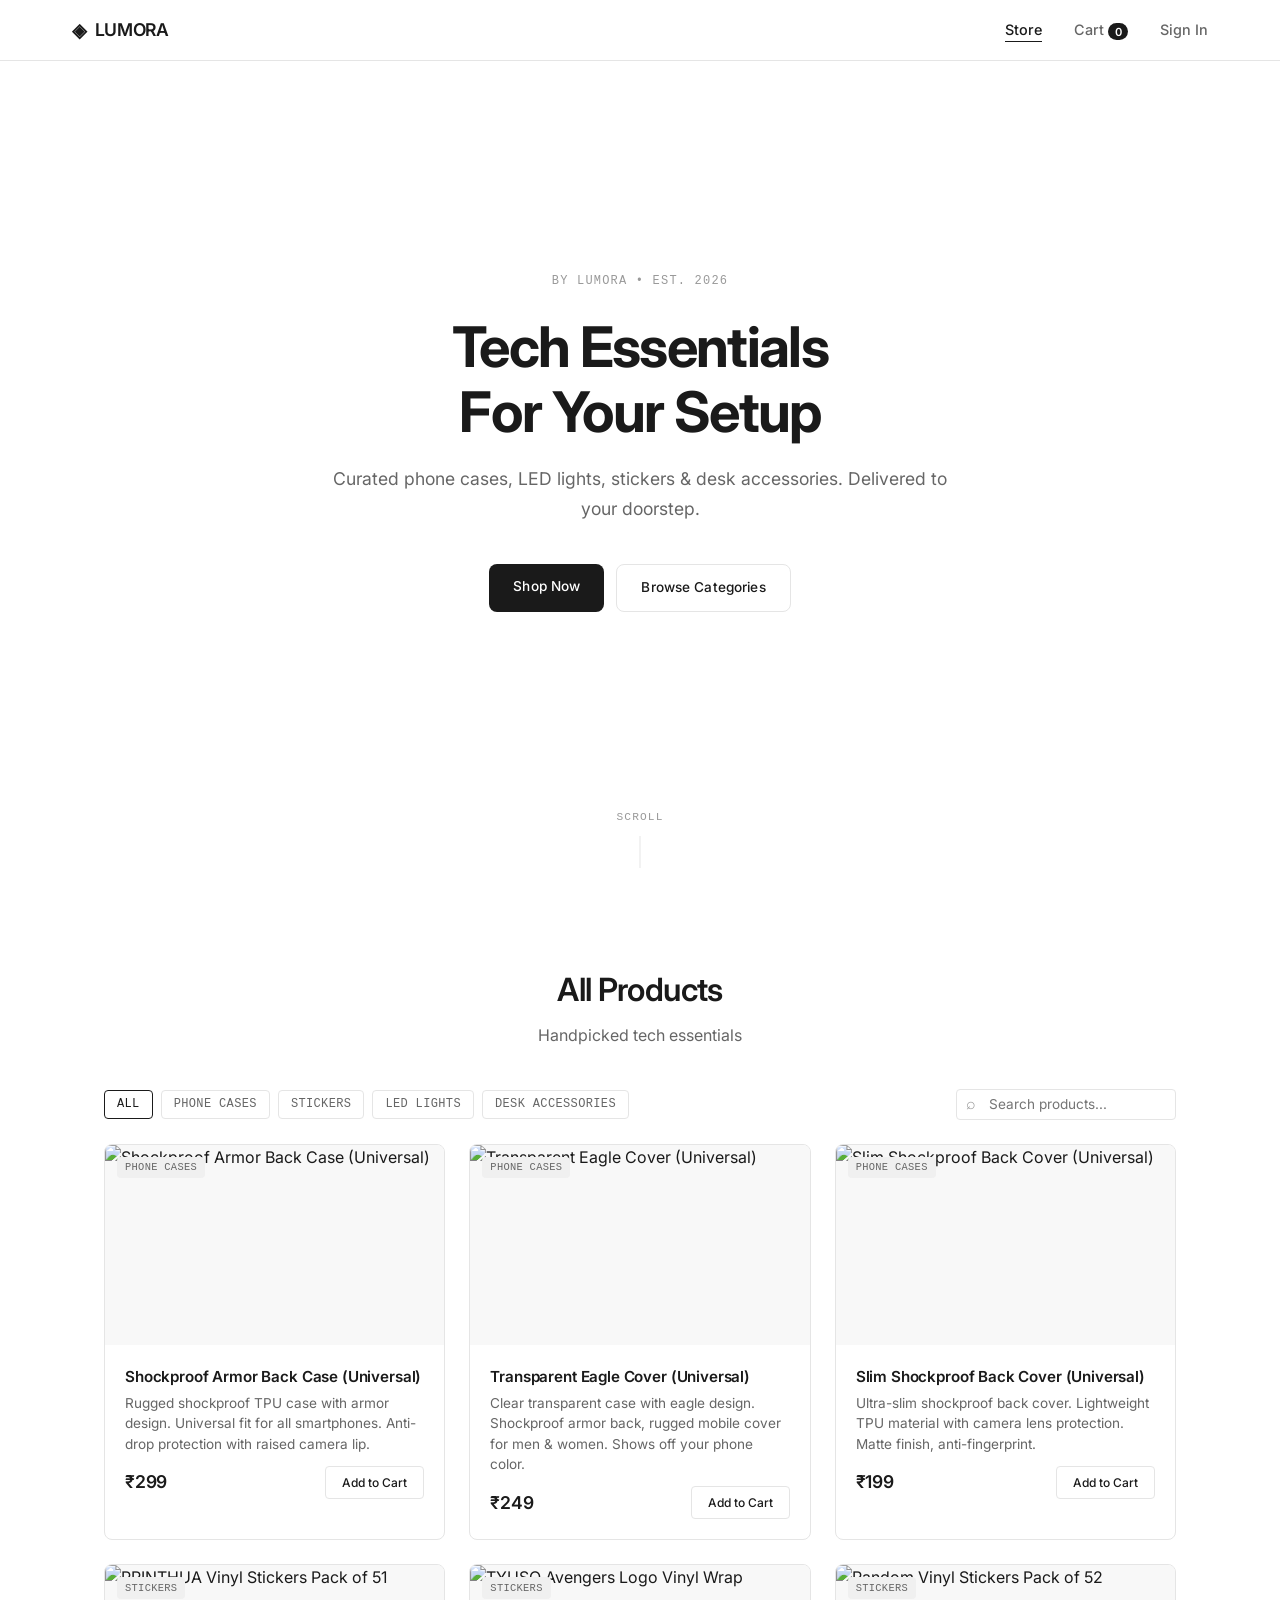
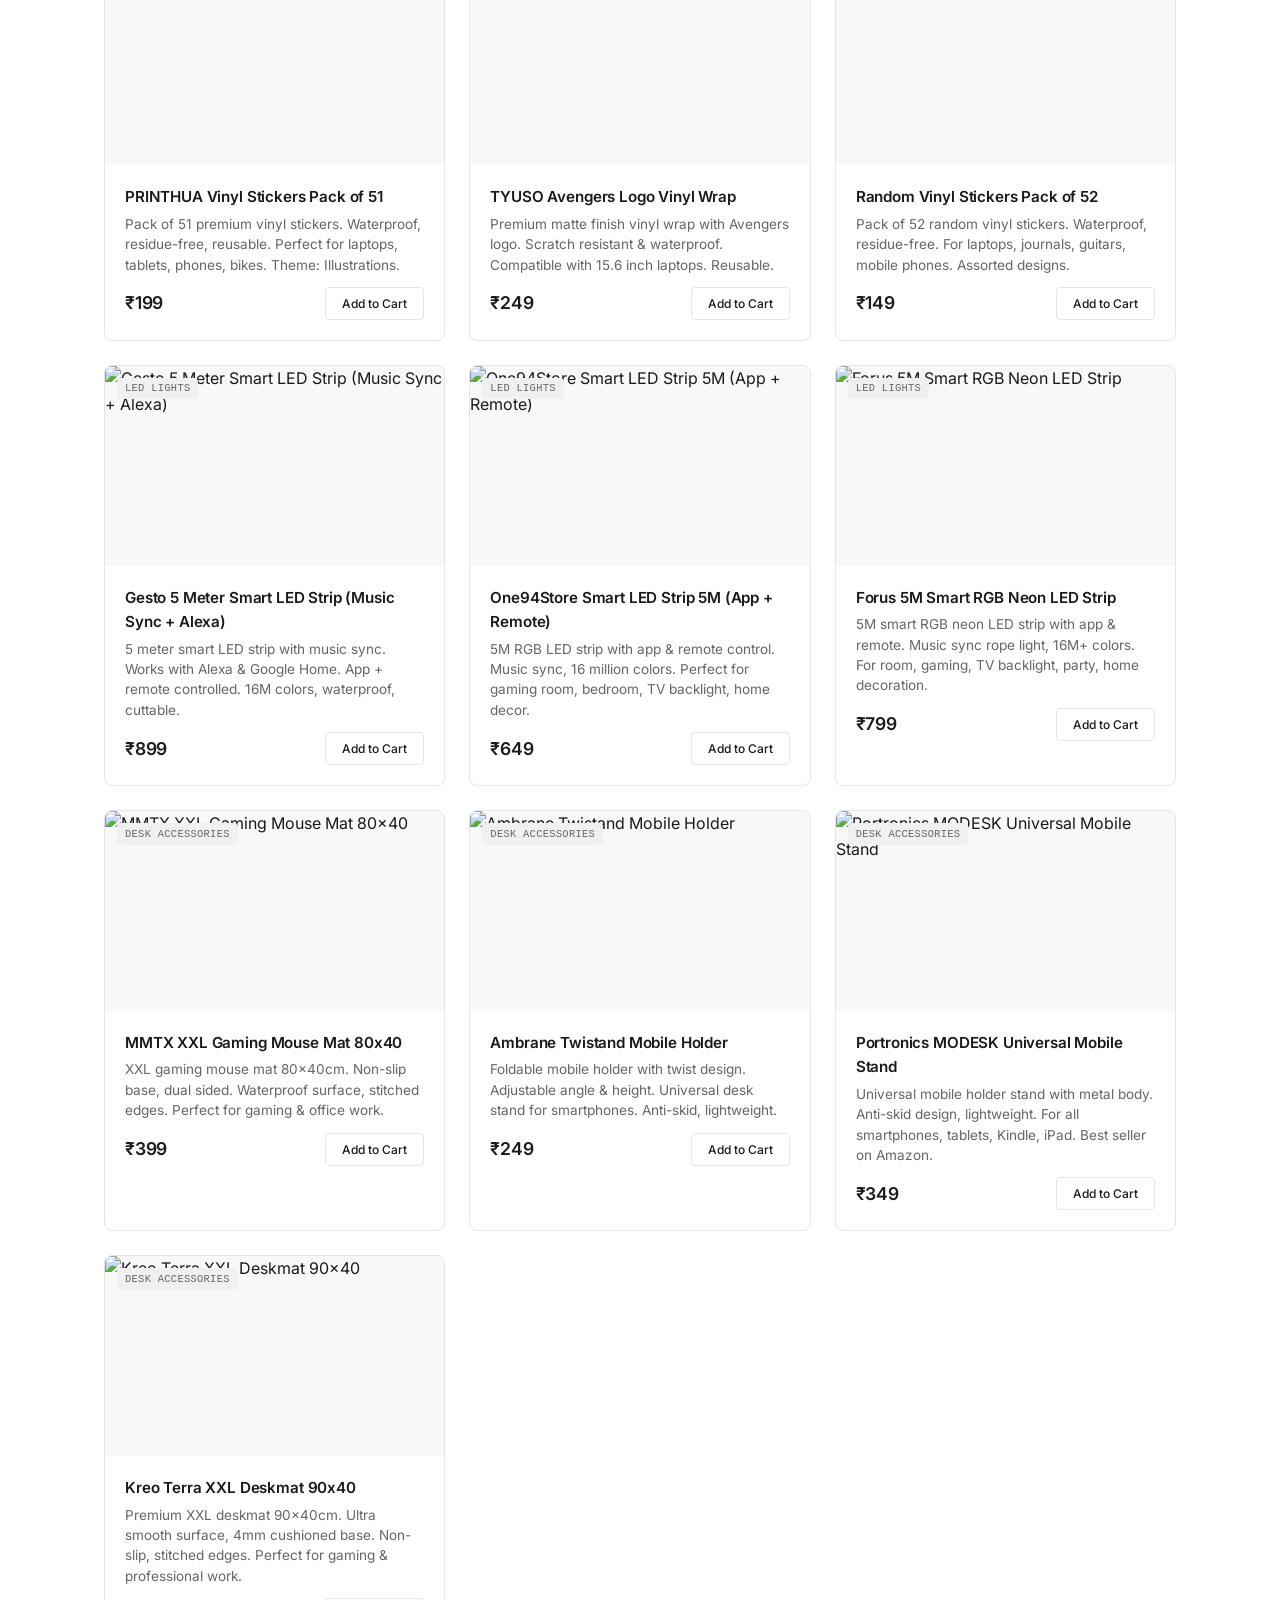
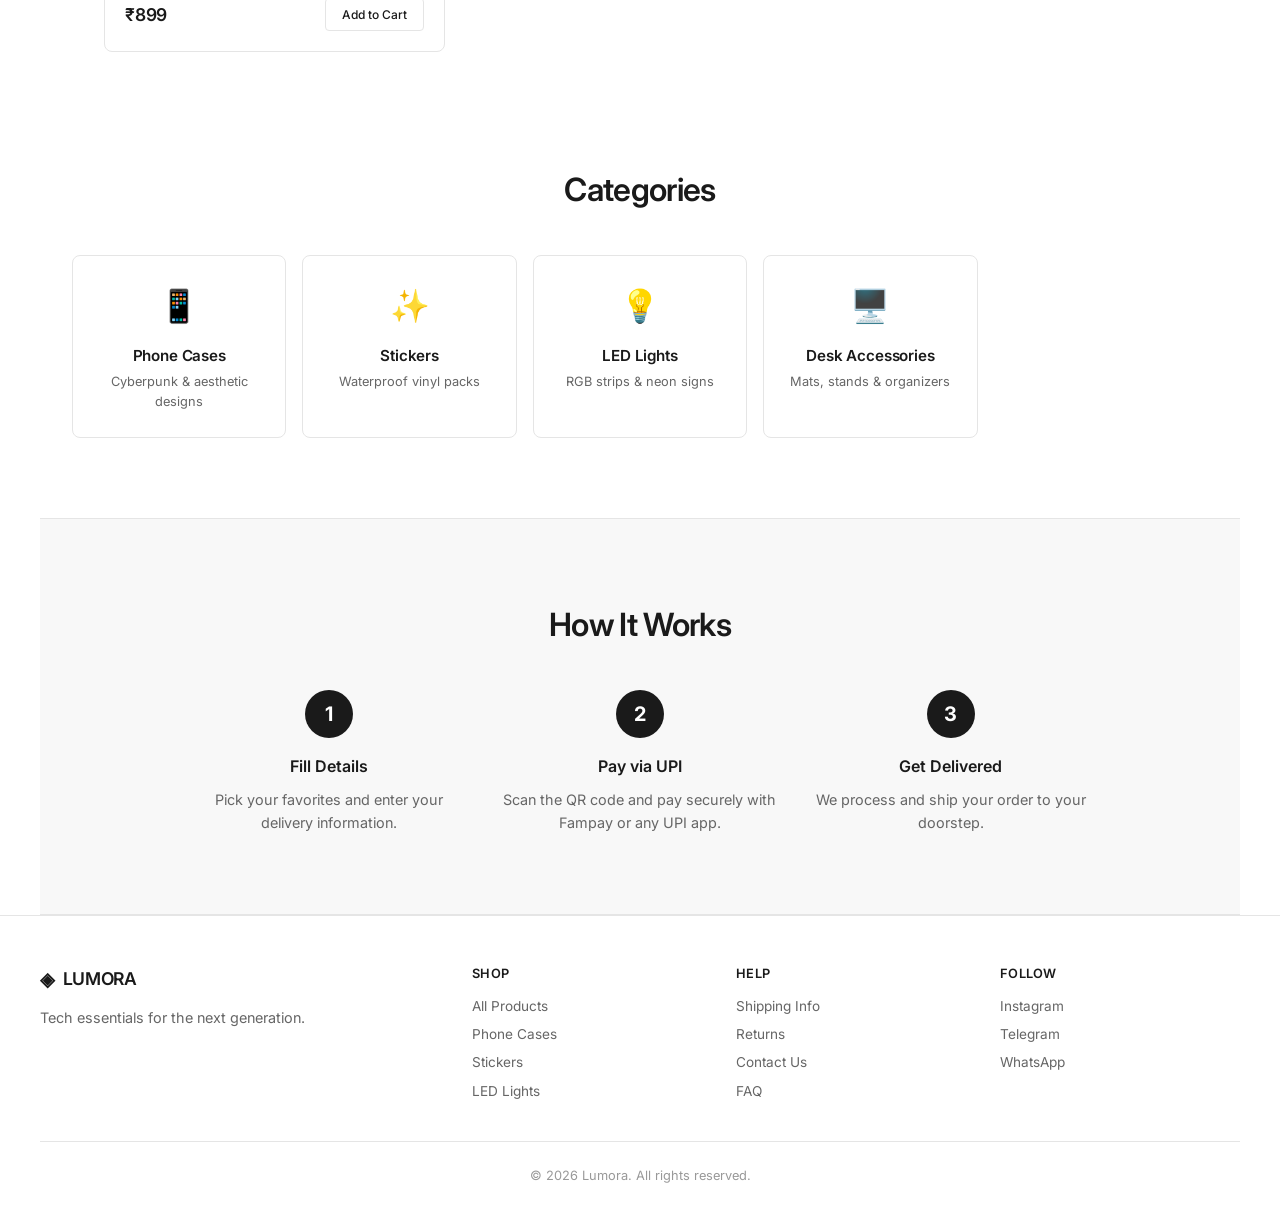
==== index.html @ c72f5565 "Lumora Store v1.0 - Full storefront with backend integration" ====
<!DOCTYPE html>
<html lang="en">
<head>
    <meta charset="UTF-8">
    <meta name="viewport" content="width=device-width, initial-scale=1.0">
    <title>Lumora Store — Tech Essentials</title>
    <link rel="stylesheet" href="css/style.css">
    <link href="https://fonts.googleapis.com/css2?family=Inter:wght@300;400;500;600;700&display=swap" rel="stylesheet">
    <link rel="icon" href="data:image/svg+xml,<svg xmlns='http://www.w3.org/2000/svg' viewBox='0 0 100 100'><text y='.9em' font-size='90'>◈</text></svg>">
</head>
<body>
    <nav class="navbar">
        <div class="nav-container">
            <a href="index.html" class="logo"><span class="logo-icon">◈</span><span class="logo-text">LUMORA</span></a>
            <ul class="nav-links">
                <li><a href="index.html" class="nav-link active">Store</a></li>
                <li><a href="cart.html" class="nav-link">Cart <span class="cart-count" id="cartCount">0</span></a></li>
                <li><a href="#" class="nav-link" id="signInLink">Sign In</a></li>
            </ul>
            <button class="menu-toggle" id="menuToggle">☰</button>
        </div>
    </nav>
    <section class="hero">
        <div class="hero-content">
            <div class="hero-badge">By Lumora • Est. 2026</div>
            <h1 class="hero-title">Tech Essentials<br>For Your Setup</h1>
            <p class="hero-subtitle">Curated phone cases, LED lights, stickers & desk accessories. Delivered to your doorstep.</p>
            <div class="hero-cta">
                <a href="#products" class="btn btn-primary">Shop Now</a>
                <a href="#categories" class="btn btn-secondary">Browse Categories</a>
            </div>
        </div>
        <div class="scroll-indicator"><span>Scroll</span><div class="scroll-line"></div></div>
    </section>
    <section class="products-section" id="products">
        <div class="section-header">
            <h2 class="section-title">All Products</h2>
            <p class="section-subtitle">Handpicked tech essentials</p>
        </div>
        <div class="filter-bar">
            <button class="filter-btn active" data-filter="all">All</button>
            <button class="filter-btn" data-filter="Phone Cases">Phone Cases</button>
            <button class="filter-btn" data-filter="Stickers">Stickers</button>
            <button class="filter-btn" data-filter="LED Lights">LED Lights</button>
            <button class="filter-btn" data-filter="Desk Accessories">Desk Accessories</button>
            <div class="search-box"><input type="text" placeholder="Search products..."></div>
        </div>
        <div class="product-grid" id="productGrid"></div>
    </section>
    <section class="categories-section" id="categories">
        <div class="section-header"><h2 class="section-title">Categories</h2></div>
        <div class="category-grid">
            <a href="#products" class="category-card"><div class="category-icon">📱</div><h3>Phone Cases</h3><p>Cyberpunk & aesthetic designs</p></a>
            <a href="#products" class="category-card"><div class="category-icon">✨</div><h3>Stickers</h3><p>Waterproof vinyl packs</p></a>
            <a href="#products" class="category-card"><div class="category-icon">💡</div><h3>LED Lights</h3><p>RGB strips & neon signs</p></a>
            <a href="#products" class="category-card"><div class="category-icon">🖥️</div><h3>Desk Accessories</h3><p>Mats, stands & organizers</p></a>
        </div>
    </section>
    <section class="how-it-works">
        <div class="section-header"><h2 class="section-title">How It Works</h2></div>
        <div class="steps-grid">
            <div class="step"><div class="step-number">1</div><h3>Fill Details</h3><p>Pick your favorites and enter your delivery information.</p></div>
            <div class="step"><div class="step-number">2</div><h3>Pay via UPI</h3><p>Scan the QR code and pay securely with Fampay or any UPI app.</p></div>
            <div class="step"><div class="step-number">3</div><h3>Get Delivered</h3><p>We process and ship your order to your doorstep.</p></div>
        </div>
    </section>
    <footer class="footer">
        <div class="footer-content">
            <div class="footer-brand">
                <a href="index.html" class="logo"><span class="logo-icon">◈</span><span class="logo-text">LUMORA</span></a>
                <p>Tech essentials for the next generation.</p>
            </div>
            <div class="footer-links">
                <div class="footer-col"><h4>Shop</h4><a href="#products">All Products</a><a href="#products">Phone Cases</a><a href="#products">Stickers</a><a href="#products">LED Lights</a></div>
                <div class="footer-col"><h4>Help</h4><a href="#">Shipping Info</a><a href="#">Returns</a><a href="#">Contact Us</a><a href="#">FAQ</a></div>
                <div class="footer-col"><h4>Follow</h4><a href="https://instagram.com/lumora.main5" target="_blank">Instagram</a><a href="#">Telegram</a><a href="#">WhatsApp</a></div>
            </div>
        </div>
        <div class="footer-bottom"><p>&copy; 2026 Lumora. All rights reserved.</p></div>
    </footer>
    <div class="modal-overlay" id="productModal"><div class="modal" id="productModalContent"></div></div>
    <div class="modal-overlay" id="checkoutModal">
        <div class="modal modal-large">
            <button class="modal-close" onclick="closeModal()">×</button>
            <h2 class="modal-title">Checkout</h2>
            <div id="checkoutFormStep">
                <form id="orderForm" class="order-form">
                    <div class="form-group"><label for="name">Full Name *</label><input type="text" id="name" name="name" required placeholder="Enter your full name"></div>
                    <div class="form-row">
                        <div class="form-group"><label for="phone">Phone Number *</label><input type="tel" id="phone" name="phone" required placeholder="10-digit mobile number" pattern="[0-9]{10}" maxlength="10"></div>
                        <div class="form-group"><label for="email">Email (optional)</label><input type="email" id="email" name="email" placeholder="your@email.com"></div>
                    </div>
                    <div class="form-group"><label for="address">Address *</label><textarea id="address" name="address" required placeholder="House/Flat no., Street, Area" rows="2"></textarea></div>
                    <div class="form-row">
                        <div class="form-group"><label for="city">City *</label><input type="text" id="city" name="city" required placeholder="City"></div>
                        <div class="form-group"><label for="state">State *</label><input type="text" id="state" name="state" required placeholder="State"></div>
                    </div>
                    <div class="form-row">
                        <div class="form-group"><label for="pincode">PIN Code *</label><input type="text" id="pincode" name="pincode" required placeholder="6-digit PIN" pattern="[0-9]{6}" maxlength="6"></div>
                        <div class="form-group"><label for="landmark">Landmark (optional)</label><input type="text" id="landmark" name="landmark" placeholder="Near..."></div>
                    </div>
                    <button type="submit" class="btn btn-primary submit-btn">Proceed to Payment</button>
                </form>
            </div>
            <div id="checkoutPaymentStep" style="display:none"><div id="paymentSection"></div></div>
        </div>
    </div>
    <div id="orderConfirmation" style="display:none"></div>

    <div class="modal-overlay" id="signInModal">
        <div class="modal">
            <button class="modal-close" onclick="closeModal()">×</button>
            <h2 class="modal-title">Sign In</h2>
            <form id="loginForm" class="order-form">
                <div class="form-group">
                    <label for="loginEmail">Email</label>
                    <input type="email" id="loginEmail" required placeholder="Enter your email">
                </div>
                <div class="form-group">
                    <label for="loginPassword">Password</label>
                    <input type="password" id="loginPassword" required placeholder="Enter your password">
                </div>
                <button type="submit" class="btn btn-primary submit-btn">Sign In</button>
                <p style="text-align:center;margin-top:1rem;font-size:0.85rem">Don't have an account? <a href="#" id="showSignup" style="color:var(--text)">Sign Up</a></p>
            </form>
            <form id="signupForm" class="order-form" style="display:none">
                <h2 class="modal-title" style="margin-bottom:1rem">Sign Up</h2>
                <div class="form-group">
                    <label for="signupName">Full Name</label>
                    <input type="text" id="signupName" required placeholder="Enter your full name">
                </div>
                <div class="form-group">
                    <label for="signupEmail">Email</label>
                    <input type="email" id="signupEmail" required placeholder="Enter your email">
                </div>
                <div class="form-group">
                    <label for="signupPassword">Password</label>
                    <input type="password" id="signupPassword" required placeholder="Min 6 characters">
                </div>
                <button type="submit" class="btn btn-primary submit-btn">Create Account</button>
                <p style="text-align:center;margin-top:1rem;font-size:0.85rem">Already have an account? <a href="#" id="showLogin" style="color:var(--text)">Sign In</a></p>
            </form>
        </div>
    </div>

    <script src="js/products.js"></script>
    <script src="js/main.js"></script>
</body>
</html>
---- css/style.css ----
/* ============================================
   LUMORA STORE — Complete Stylesheet
   ============================================ */

:root {
    --bg: #ffffff;
    --surface: #f8f8f8;
    --card: #ffffff;
    --border: #e5e5e5;
    --text: #1a1a1a;
    --text-secondary: #666666;
    --text-dim: #999999;
    --accent: #1a1a1a;
    --accent-hover: #333333;
    --accent-light: #f0f0f0;
    --success: #2d8a4e;
    --danger: #d32f2f;
    --warning: #f5a623;
    --font-display: 'Inter', -apple-system, BlinkMacSystemFont, 'Segoe UI', sans-serif;
    --font-body: 'Inter', -apple-system, BlinkMacSystemFont, 'Segoe UI', sans-serif;
    --font-mono: 'SF Mono', 'Fira Code', 'Consolas', monospace;
    --radius: 8px;
    --radius-sm: 4px;
    --shadow: 0 1px 3px rgba(0, 0, 0, 0.08);
    --shadow-hover: 0 4px 12px rgba(0, 0, 0, 0.12);
    --transition: 0.2s ease;
}

* { margin: 0; padding: 0; box-sizing: border-box; }
html { scroll-behavior: smooth; }

body {
    font-family: var(--font-body);
    background: var(--bg);
    color: var(--text);
    line-height: 1.6;
    -webkit-font-smoothing: antialiased;
    -moz-osx-font-smoothing: grayscale;
}

/* ============================================
   NAVIGATION
   ============================================ */
.navbar {
    position: fixed; top: 0; left: 0; width: 100%; z-index: 1000;
    background: rgba(255, 255, 255, 0.9);
    backdrop-filter: blur(10px);
    border-bottom: 1px solid var(--border);
}
.nav-container {
    max-width: 1200px; margin: 0 auto; padding: 0 2rem;
    display: flex; align-items: center; justify-content: space-between; height: 60px;
}
.logo {
    display: flex; align-items: center; gap: 0.5rem; text-decoration: none;
    color: var(--text); font-family: var(--font-display); font-size: 1.1rem;
    font-weight: 600; letter-spacing: -0.02em;
}
.logo-icon { font-size: 1.2rem; color: var(--text); }
.logo-accent { color: var(--text-secondary); font-weight: 400; }
.nav-links { display: flex; list-style: none; gap: 2rem; }
.nav-link {
    color: var(--text-secondary); text-decoration: none; font-size: 0.9rem;
    font-weight: 500; transition: color var(--transition); position: relative;
}
.nav-link:hover, .nav-link.active { color: var(--text); }
.nav-link::after {
    content: ''; position: absolute; bottom: -4px; left: 0; width: 0;
    height: 1px; background: var(--text); transition: width var(--transition);
}
.nav-link:hover::after, .nav-link.active::after { width: 100%; }
.cart-link { display: flex; align-items: center; gap: 0.4rem; }
.cart-count {
    background: var(--text); color: var(--bg); font-size: 0.7rem; font-weight: 600;
    padding: 0.1rem 0.4rem; border-radius: 10px; min-width: 18px; text-align: center;
    transition: transform 0.2s ease;
}
.menu-toggle { display: none; background: none; border: none; color: var(--text); font-size: 1.25rem; cursor: pointer; }

/* ============================================
   HERO
   ============================================ */
.hero {
    min-height: 100vh; display: flex; align-items: center; justify-content: center;
    padding: 6rem 2rem 4rem; text-align: center;
}
.hero-content { max-width: 640px; }
.hero-badge {
    font-family: var(--font-mono); font-size: 0.75rem; color: var(--text-dim);
    letter-spacing: 0.1em; text-transform: uppercase; margin-bottom: 1.5rem;
}
.hero-title {
    font-family: var(--font-display); font-size: clamp(2.5rem, 5vw, 3.5rem);
    font-weight: 700; line-height: 1.15; letter-spacing: -0.03em;
    margin-bottom: 1.25rem; color: var(--text);
}
.hero-subtitle {
    font-size: 1.1rem; color: var(--text-secondary); margin-bottom: 2.5rem;
    font-weight: 400; line-height: 1.7;
}
.hero-cta { display: flex; gap: 0.75rem; justify-content: center; flex-wrap: wrap; margin-bottom: 3rem; }
.btn {
    font-family: var(--font-display); font-size: 0.85rem; font-weight: 500;
    letter-spacing: 0.01em; padding: 0.75rem 1.5rem; border: none; cursor: pointer;
    transition: all var(--transition); text-decoration: none; display: inline-block;
    border-radius: var(--radius);
}
.btn-primary { background: var(--text); color: var(--bg); }
.btn-primary:hover { background: var(--accent-hover); }
.btn-secondary { background: transparent; color: var(--text); border: 1px solid var(--border); }
.btn-secondary:hover { border-color: var(--text); }
.btn-small { padding: 0.5rem 1rem; font-size: 0.8rem; }
.scroll-indicator { position: absolute; bottom: 2rem; left: 50%; transform: translateX(-50%); text-align: center; }
.scroll-indicator span { font-family: var(--font-mono); font-size: 0.7rem; color: var(--text-dim); letter-spacing: 0.1em; text-transform: uppercase; }
.scroll-line { width: 1px; height: 32px; background: var(--border); margin: 0.5rem auto 0; }

/* ============================================
   SECTIONS
   ============================================ */
section { padding: 5rem 2rem; max-width: 1200px; margin: 0 auto; }
.section-header { text-align: center; margin-bottom: 2.5rem; }
.section-title {
    font-family: var(--font-display); font-size: clamp(1.5rem, 3vw, 2rem);
    font-weight: 600; letter-spacing: -0.02em; margin-bottom: 0.5rem; color: var(--text);
}
.section-subtitle { color: var(--text-secondary); font-size: 1rem; font-weight: 400; }

/* ============================================
   PRODUCT GRID
   ============================================ */
.products-section { padding-top: 4rem; }
.filter-bar {
    max-width: 1200px; margin: 0 auto 1.5rem; padding: 0 2rem;
    display: flex; gap: 0.5rem; flex-wrap: wrap; align-items: center;
}
.filter-btn {
    font-family: var(--font-mono); font-size: 0.75rem; padding: 0.4rem 0.75rem;
    background: transparent; border: 1px solid var(--border); color: var(--text-secondary);
    cursor: pointer; border-radius: var(--radius-sm); transition: all var(--transition);
    text-transform: uppercase; letter-spacing: 0.03em;
}
.filter-btn:hover, .filter-btn.active { border-color: var(--text); color: var(--text); }
.search-box { margin-left: auto; position: relative; }
.search-box input {
    padding: 0.4rem 0.75rem 0.4rem 2rem; background: var(--bg); border: 1px solid var(--border);
    border-radius: var(--radius-sm); color: var(--text); font-family: var(--font-body);
    font-size: 0.85rem; outline: none; width: 220px; transition: border-color var(--transition);
}
.search-box input:focus { border-color: var(--text); }
.search-box::before {
    content: '\2315'; position: absolute; left: 0.6rem; top: 50%;
    transform: translateY(-50%); color: var(--text-dim); font-size: 1rem;
}
.product-grid {
    display: grid; grid-template-columns: repeat(auto-fill, minmax(260px, 1fr)); gap: 1.5rem;
    max-width: 1200px; margin: 0 auto; padding: 0 2rem;
}
.product-card {
    background: var(--card); border: 1px solid var(--border); border-radius: var(--radius);
    overflow: hidden; transition: all var(--transition); cursor: pointer;
}
.product-card:hover { box-shadow: var(--shadow-hover); transform: translateY(-2px); }
.product-image { position: relative; width: 100%; height: 200px; background: var(--surface); overflow: hidden; }
.product-image img { width: 100%; height: 100%; object-fit: cover; }
.product-badge {
    position: absolute; top: 0.75rem; left: 0.75rem; font-family: var(--font-mono);
    font-size: 0.65rem; color: var(--text-secondary); background: var(--accent-light);
    padding: 0.15rem 0.5rem; border-radius: var(--radius-sm); text-transform: uppercase; letter-spacing: 0.03em;
}
.product-info { padding: 1.25rem; }
.product-name {
    font-family: var(--font-display); font-size: 0.95rem; font-weight: 600;
    margin-bottom: 0.25rem; color: var(--text); letter-spacing: -0.01em;
}
.product-desc { font-size: 0.85rem; color: var(--text-secondary); margin-bottom: 0.75rem; line-height: 1.5; }
.product-footer { display: flex; align-items: center; justify-content: space-between; }
.product-price { font-family: var(--font-display); font-size: 1.1rem; font-weight: 600; color: var(--text); letter-spacing: -0.01em; }
.add-to-cart {
    padding: 0.5rem 1rem; background: transparent; border: 1px solid var(--border);
    color: var(--text); font-family: var(--font-display); font-size: 0.75rem;
    font-weight: 500; cursor: pointer; transition: all var(--transition); border-radius: var(--radius-sm);
}
.add-to-cart:hover { background: var(--text); color: var(--bg); border-color: var(--text); }

/* ============================================
   CATEGORIES
   ============================================ */
.categories-section { padding-top: 2rem; }
.category-grid { display: grid; grid-template-columns: repeat(auto-fill, minmax(200px, 1fr)); gap: 1rem; }
.category-card {
    background: var(--card); border: 1px solid var(--border); border-radius: var(--radius);
    padding: 1.5rem 1.25rem; text-align: center; text-decoration: none; color: var(--text);
    transition: all var(--transition);
}
.category-card:hover { box-shadow: var(--shadow-hover); transform: translateY(-2px); }
.category-icon { font-size: 2rem; margin-bottom: 0.75rem; display: block; }
.category-card h3 { font-family: var(--font-display); font-size: 0.95rem; font-weight: 600; margin-bottom: 0.25rem; letter-spacing: -0.01em; }
.category-card p { font-size: 0.8rem; color: var(--text-secondary); }

/* ============================================
   HOW IT WORKS
   ============================================ */
.how-it-works { background: var(--surface); border-top: 1px solid var(--border); border-bottom: 1px solid var(--border); }
.steps-grid { display: grid; grid-template-columns: repeat(auto-fit, minmax(250px, 1fr)); gap: 2rem; max-width: 900px; margin: 0 auto; }
.step { text-align: center; }
.step-number {
    width: 48px; height: 48px; border-radius: 50%; background: var(--text); color: var(--bg);
    font-family: var(--font-display); font-size: 1.25rem; font-weight: 700;
    display: flex; align-items: center; justify-content: center; margin: 0 auto 1rem;
}
.step h3 { font-family: var(--font-display); font-size: 1rem; font-weight: 600; margin-bottom: 0.5rem; }
.step p { font-size: 0.9rem; color: var(--text-secondary); }

/* ============================================
   CART PAGE
   ============================================ */
.cart-container { max-width: 800px; margin: 0 auto; padding: 7rem 2rem 3rem; }
.cart-items { margin-bottom: 1.5rem; }
.cart-item {
    display: flex; align-items: center; gap: 1.25rem; background: var(--card);
    border: 1px solid var(--border); border-radius: var(--radius); padding: 1.25rem; margin-bottom: 0.75rem;
}
.cart-item-img { width: 64px; height: 64px; object-fit: cover; border-radius: var(--radius-sm); flex-shrink: 0; }
.cart-item-info { flex: 1; }
.cart-item-name { font-family: var(--font-display); font-size: 0.95rem; font-weight: 600; margin-bottom: 0.15rem; }
.cart-item-price { color: var(--text-secondary); font-size: 0.85rem; }
.cart-item-total { font-family: var(--font-display); font-size: 1rem; font-weight: 600; color: var(--text); }
.remove-btn {
    background: none; border: none; color: var(--text-dim); font-size: 1.25rem;
    cursor: pointer; padding: 0.25rem; transition: color var(--transition);
}
.remove-btn:hover { color: var(--danger); }
.cart-summary {
    background: var(--card); border: 1px solid var(--border);
    border-radius: var(--radius); padding: 1.5rem;
}
.summary-row { display: flex; justify-content: space-between; padding: 0.5rem 0; font-size: 0.95rem; }
.summary-total { font-family: var(--font-display); font-size: 1.25rem; font-weight: 600; border-top: 1px solid var(--border); margin-top: 0.5rem; padding-top: 1rem; }
.checkout-btn { width: 100%; margin-top: 1rem; }
.empty-cart { text-align: center; padding: 4rem 2rem; color: var(--text-secondary); }
.empty-cart-icon { font-size: 3rem; margin-bottom: 1rem; display: block; }

/* ============================================
   MODALS
   ============================================ */
.modal-overlay {
    position: fixed; top: 0; left: 0; width: 100%; height: 100%;
    background: rgba(0, 0, 0, 0.4); backdrop-filter: blur(4px);
    z-index: 2000; display: none; align-items: center; justify-content: center; padding: 2rem;
}
.modal-overlay.active { display: flex; }
.modal {
    background: var(--card); border: 1px solid var(--border); border-radius: var(--radius);
    max-width: 480px; width: 100%; max-height: 90vh; overflow-y: auto; position: relative;
    padding: 2rem;
}
.modal-large { max-width: 600px; }
.modal-admin { max-width: 900px; }
.modal-close {
    position: absolute; top: 0.75rem; right: 0.75rem; background: none; border: none;
    color: var(--text-secondary); font-size: 1.5rem; cursor: pointer; z-index: 1;
    transition: color var(--transition);
}
.modal-close:hover { color: var(--text); }
.modal-title { font-family: var(--font-display); font-size: 1.25rem; font-weight: 600; margin-bottom: 1.5rem; }

/* Product Modal */
.modal-product { display: flex; flex-direction: column; gap: 1.5rem; }
.modal-product-image { width: 100%; height: 250px; background: var(--surface); border-radius: var(--radius); overflow: hidden; }
.modal-product-image img { width: 100%; height: 100%; object-fit: cover; }
.modal-product-info h2 { font-family: var(--font-display); font-size: 1.25rem; font-weight: 600; margin-bottom: 0.5rem; }
.modal-product-info .product-desc { margin-bottom: 1rem; }
.product-specs { margin-bottom: 1rem; }
.product-specs h4 { font-family: var(--font-display); font-size: 0.85rem; font-weight: 600; margin-bottom: 0.5rem; }
.product-specs ul { list-style: none; padding-left: 0; }
.product-specs li { font-size: 0.85rem; color: var(--text-secondary); padding: 0.2rem 0; }
.product-specs li::before { content: '• '; color: var(--text); }

/* Checkout */
.checkout-items { margin-bottom: 1.5rem; }
.checkout-items h3 { font-family: var(--font-display); font-size: 0.9rem; font-weight: 600; margin-bottom: 0.75rem; }
.checkout-item {
    display: flex; justify-content: space-between; padding: 0.5rem 0;
    border-bottom: 1px solid var(--border); font-size: 0.9rem;
}
.checkout-total {
    display: flex; justify-content: space-between; padding: 1rem 0 0;
    font-family: var(--font-display); font-size: 1.1rem; font-weight: 600;
}
.payment-section { text-align: center; padding: 1.5rem 0; }
.payment-qr { text-align: center; }
.payment-instruction { font-size: 0.9rem; color: var(--text-secondary); margin-bottom: 1rem; }
.qr-image { width: 250px; height: 250px; margin: 0 auto 1rem; display: block; border-radius: var(--radius); }
.payment-details { background: var(--surface); border-radius: var(--radius); padding: 1rem; margin-bottom: 1rem; text-align: left; }
.payment-details p { font-size: 0.85rem; margin-bottom: 0.25rem; }
.payment-warning { font-size: 0.8rem; color: var(--warning); margin-bottom: 1rem; }

/* Order Form */
.order-form { display: flex; flex-direction: column; gap: 1rem; }
.form-group { display: flex; flex-direction: column; gap: 0.25rem; }
.form-row { display: grid; grid-template-columns: 1fr 1fr; gap: 1rem; }
.form-group label { font-size: 0.8rem; font-weight: 500; color: var(--text-secondary); }
.form-group input, .form-group textarea {
    padding: 0.6rem 0.75rem; background: var(--bg); border: 1px solid var(--border);
    border-radius: var(--radius-sm); color: var(--text); font-family: var(--font-body);
    font-size: 0.9rem; outline: none; transition: border-color var(--transition);
}
.form-group input:focus, .form-group textarea:focus { border-color: var(--text); }
.form-group input::placeholder, .form-group textarea::placeholder { color: var(--text-dim); }
.form-notice { background: #fff3cd; border: 1px solid #ffc107; border-radius: var(--radius-sm); padding: 0.75rem; }
.form-notice p { font-size: 0.8rem; color: #856404; }
.submit-btn { width: 100%; }

/* Order Confirmation */
.confirmation-box { text-align: center; padding: 2rem; }
.confirmation-icon {
    width: 64px; height: 64px; border-radius: 50%; background: var(--success); color: white;
    font-size: 2rem; display: flex; align-items: center; justify-content: center; margin: 0 auto 1rem;
}
.confirmation-box h2 { font-family: var(--font-display); font-size: 1.5rem; font-weight: 600; margin-bottom: 0.5rem; }
.confirmation-id { font-family: var(--font-mono); font-size: 0.85rem; color: var(--text-dim); margin-bottom: 1rem; }
.confirmation-details { background: var(--surface); border-radius: var(--radius); padding: 1rem; margin: 1rem 0; text-align: left; }
.confirmation-details p { font-size: 0.9rem; margin-bottom: 0.25rem; }

/* ============================================
   ADMIN PAGE
   ============================================ */
.admin-page { max-width: 1000px; margin: 0 auto; padding: 7rem 2rem 3rem; }
.admin-header { margin-bottom: 2rem; }
.admin-header h1 { font-family: var(--font-display); font-size: 1.75rem; font-weight: 700; margin-bottom: 0.5rem; }
.admin-header p { color: var(--text-secondary); font-size: 0.95rem; }
.admin-stats { display: grid; grid-template-columns: repeat(4, 1fr); gap: 1rem; margin-bottom: 2rem; }
.admin-stat {
    background: var(--card); border: 1px solid var(--border); border-radius: var(--radius);
    padding: 1.25rem; text-align: center;
}
.admin-stat .stat-num { font-family: var(--font-display); font-size: 1.75rem; font-weight: 700; display: block; }
.admin-stat .stat-label { font-size: 0.75rem; color: var(--text-dim); text-transform: uppercase; letter-spacing: 0.05em; }
.admin-orders h3 { font-family: var(--font-display); font-size: 1rem; font-weight: 600; margin-bottom: 1rem; }
.no-orders { text-align: center; padding: 3rem; color: var(--text-secondary); }
.admin-order {
    background: var(--card); border: 1px solid var(--border); border-radius: var(--radius);
    padding: 1.5rem; margin-bottom: 1rem;
}
.order-header { display: flex; justify-content: space-between; align-items: center; margin-bottom: 1rem; }
.order-id { font-family: var(--font-mono); font-size: 0.85rem; font-weight: 600; }
.order-status {
    font-size: 0.7rem; font-weight: 600; padding: 0.2rem 0.6rem; border-radius: 10px;
    text-transform: uppercase; letter-spacing: 0.05em;
}
.status-pending { background: #fff3cd; color: #856404; }
.status-confirmed { background: #d1ecf1; color: #0c5460; }
.status-ordered { background: #d4edda; color: #155724; }
.status-shipped { background: #e2e3e5; color: #383d41; }
.order-body { display: grid; grid-template-columns: 1fr 1fr 1fr; gap: 1rem; margin-bottom: 1rem; }
.order-customer p, .order-items p { font-size: 0.85rem; margin-bottom: 0.15rem; }
.order-total { text-align: right; }
.order-total p { font-size: 0.85rem; }
.order-actions { border-top: 1px solid var(--border); padding-top: 1rem; }
.marketplace-label { font-size: 0.8rem; color: var(--text-secondary); margin-bottom: 0.5rem; }
.marketplace-btns { display: flex; gap: 0.5rem; flex-wrap: wrap; }
.marketplace-btn {
    padding: 0.5rem 1rem; background: transparent; border: 1px solid var(--border);
    color: var(--text); font-family: var(--font-display); font-size: 0.8rem;
    font-weight: 500; cursor: pointer; border-radius: var(--radius-sm);
    transition: all var(--transition);
}
.marketplace-btn:hover { border-color: var(--mp-color, var(--text)); color: var(--mp-color, var(--text)); }
.shipped-label { color: var(--success); font-weight: 600; font-size: 0.9rem; }

/* ============================================
   TOAST
   ============================================ */
.toast {
    position: fixed; bottom: 2rem; right: 2rem; background: var(--text); color: var(--bg);
    padding: 0.75rem 1.25rem; border-radius: var(--radius); font-family: var(--font-body);
    font-size: 0.9rem; font-weight: 500; z-index: 3000; opacity: 0; transform: translateY(20px);
    transition: all 0.3s ease;
}
.toast.show { opacity: 1; transform: translateY(0); }

/* ============================================
   FOOTER
   ============================================ */
.footer { background: var(--bg); border-top: 1px solid var(--border); padding: 3rem 2rem 1.5rem; }
.footer-content {
    max-width: 1200px; margin: 0 auto; display: grid;
    grid-template-columns: 1fr 2fr; gap: 3rem; margin-bottom: 2rem;
}
.footer-brand p { color: var(--text-secondary); margin-top: 0.75rem; font-size: 0.9rem; }
.footer-links { display: grid; grid-template-columns: repeat(3, 1fr); gap: 1.5rem; }
.footer-col h4 {
    font-family: var(--font-display); font-size: 0.8rem; font-weight: 600;
    margin-bottom: 0.75rem; letter-spacing: 0.02em; text-transform: uppercase; color: var(--text);
}
.footer-col a {
    display: block; color: var(--text-secondary); text-decoration: none;
    font-size: 0.85rem; margin-bottom: 0.4rem; transition: color var(--transition);
}
.footer-col a:hover { color: var(--text); }
.footer-bottom {
    max-width: 1200px; margin: 0 auto; padding-top: 1.5rem;
    border-top: 1px solid var(--border); text-align: center;
}
.footer-bottom p { color: var(--text-dim); font-size: 0.8rem; }

/* ============================================
   RESPONSIVE
   ============================================ */
@media (max-width: 768px) {
    .nav-links {
        display: none; position: absolute; top: 60px; left: 0; width: 100%;
        background: rgba(255, 255, 255, 0.98); flex-direction: column;
        padding: 1.5rem 2rem; gap: 1rem; border-bottom: 1px solid var(--border);
    }
    .nav-links.active { display: flex; }
    .menu-toggle { display: block; }
    .hero-stats { gap: 1.5rem; }
    .newsletter-form { flex-direction: column; }
    .footer-content { grid-template-columns: 1fr; gap: 1.5rem; }
    .footer-links { grid-template-columns: 1fr; }
    .cart-item { flex-wrap: wrap; }
    .filter-bar { flex-direction: column; align-items: stretch; }
    .search-box { margin-left: 0; }
    .search-box input { width: 100%; }
    .form-row { grid-template-columns: 1fr; }
    .order-body { grid-template-columns: 1fr; }
    .admin-stats { grid-template-columns: repeat(2, 1fr); }
    .product-grid { grid-template-columns: repeat(auto-fill, minmax(200px, 1fr)); }
    .category-grid { grid-template-columns: repeat(2, 1fr); }
    .steps-grid { grid-template-columns: 1fr; }
}
@media (max-width: 480px) {
    .hero-cta { flex-direction: column; align-items: center; }
    .btn { width: 100%; text-align: center; }
    .product-grid { grid-template-columns: 1fr; }
    .category-grid { grid-template-columns: 1fr; }
    .admin-stats { grid-template-columns: 1fr; }
    .marketplace-btns { flex-direction: column; }
    .marketplace-btn { width: 100%; }
}

/* ADMIN LOGIN */
.admin-login { display: flex; align-items: center; justify-content: center; min-height: 60vh; }
.admin-login-box { background: var(--card); border: 1px solid var(--border); border-radius: var(--radius); padding: 2.5rem; max-width: 400px; width: 100%; text-align: center; }
.admin-login-box h2 { font-family: var(--font-display); font-size: 1.5rem; font-weight: 600; margin-bottom: 0.5rem; }
.admin-login-box p { color: var(--text-secondary); font-size: 0.9rem; margin-bottom: 1.5rem; }

/* ADMIN TOP BAR */
.admin-top-bar { display: flex; justify-content: space-between; align-items: center; margin-bottom: 1.5rem; flex-wrap: wrap; gap: 0.5rem; }
.admin-top-bar h2 { font-family: var(--font-display); font-size: 1.25rem; font-weight: 600; }
.admin-top-actions { display: flex; gap: 0.5rem; }

/* ADD PRODUCT FORM */
.add-product-form { background: var(--card); border: 1px solid var(--border); border-radius: var(--radius); padding: 1.5rem; margin-bottom: 1.5rem; }
.add-product-form h3 { font-family: var(--font-display); font-size: 1rem; font-weight: 600; margin-bottom: 1rem; }
.add-product-form .form-group small { display: block; font-size: 0.75rem; color: var(--text-dim); margin-top: 0.25rem; }
.add-product-form select {
    padding: 0.6rem 0.75rem; background: var(--bg); border: 1px solid var(--border);
    border-radius: var(--radius-sm); color: var(--text); font-family: var(--font-body);
    font-size: 0.9rem; outline: none; width: 100%; transition: border-color var(--transition);
}
.add-product-form select:focus { border-color: var(--text); }
.form-actions { display: flex; gap: 0.5rem; margin-top: 0.5rem; }

/* PROFILE PAGE */
.profile-container { max-width: 800px; margin: 0 auto; padding: 7rem 2rem 3rem; }
.profile-header { text-align: center; margin-bottom: 2rem; }
.profile-avatar { width: 80px; height: 80px; border-radius: 50%; background: var(--text); color: var(--bg); font-size: 2rem; display: flex; align-items: center; justify-content: center; margin: 0 auto 1rem; }
.profile-header h1 { font-family: var(--font-display); font-size: 1.5rem; font-weight: 600; margin-bottom: 0.25rem; }
.profile-header p { color: var(--text-secondary); font-size: 0.9rem; }
.profile-section { background: var(--card); border: 1px solid var(--border); border-radius: var(--radius); padding: 1.5rem; }
.profile-section h2 { font-family: var(--font-display); font-size: 1rem; font-weight: 600; margin-bottom: 1rem; }
.profile-order { border: 1px solid var(--border); border-radius: var(--radius-sm); padding: 1rem; margin-bottom: 0.75rem; }
.profile-order-header { display: flex; justify-content: space-between; align-items: center; margin-bottom: 0.5rem; }
.profile-order-items p { font-size: 0.85rem; color: var(--text-secondary); }
.profile-order-total { margin-top: 0.5rem; padding-top: 0.5rem; border-top: 1px solid var(--border); }
.profile-order-total p { font-size: 0.85rem; }

/* PAYMENT INFO FORM */
.payment-info-form { text-align: left; }
.payment-info-form h3 { font-family: var(--font-display); font-size: 1.1rem; font-weight: 600; margin-bottom: 0.5rem; }
.payment-info-form p { font-size: 0.9rem; color: var(--text-secondary); margin-bottom: 1rem; }
.payment-info-form select { padding: 0.6rem 0.75rem; background: var(--bg); border: 1px solid var(--border); border-radius: var(--radius-sm); color: var(--text); font-family: var(--font-body); font-size: 0.9rem; outline: none; width: 100%; transition: border-color var(--transition); }
.payment-info-form select:focus { border-color: var(--text); }

/* ACTION BUTTONS */
.action-btns { display: flex; gap: 0.5rem; flex-wrap: wrap; }

/* PAYMENT INFO FORM */
.payment-info-form { text-align: left; }
.payment-info-form h3 { font-family: var(--font-display); font-size: 1.1rem; font-weight: 600; margin-bottom: 0.5rem; }
.payment-info-form p { font-size: 0.9rem; color: var(--text-secondary); margin-bottom: 1rem; }
.payment-info-form small { display: block; font-size: 0.75rem; color: var(--text-dim); margin-top: 0.25rem; }

.payment-info-form small { display: block; font-size: 0.75rem; color: var(--text-dim); margin-top: 0.25rem; }
/* SCROLLBAR */
::-webkit-scrollbar { width: 6px; }
::-webkit-scrollbar-track { background: var(--bg); }
::-webkit-scrollbar-thumb { background: var(--border); border-radius: 3px; }
::-webkit-scrollbar-thumb:hover { background: var(--text-dim); }
::selection { background: var(--text); color: var(--bg); }
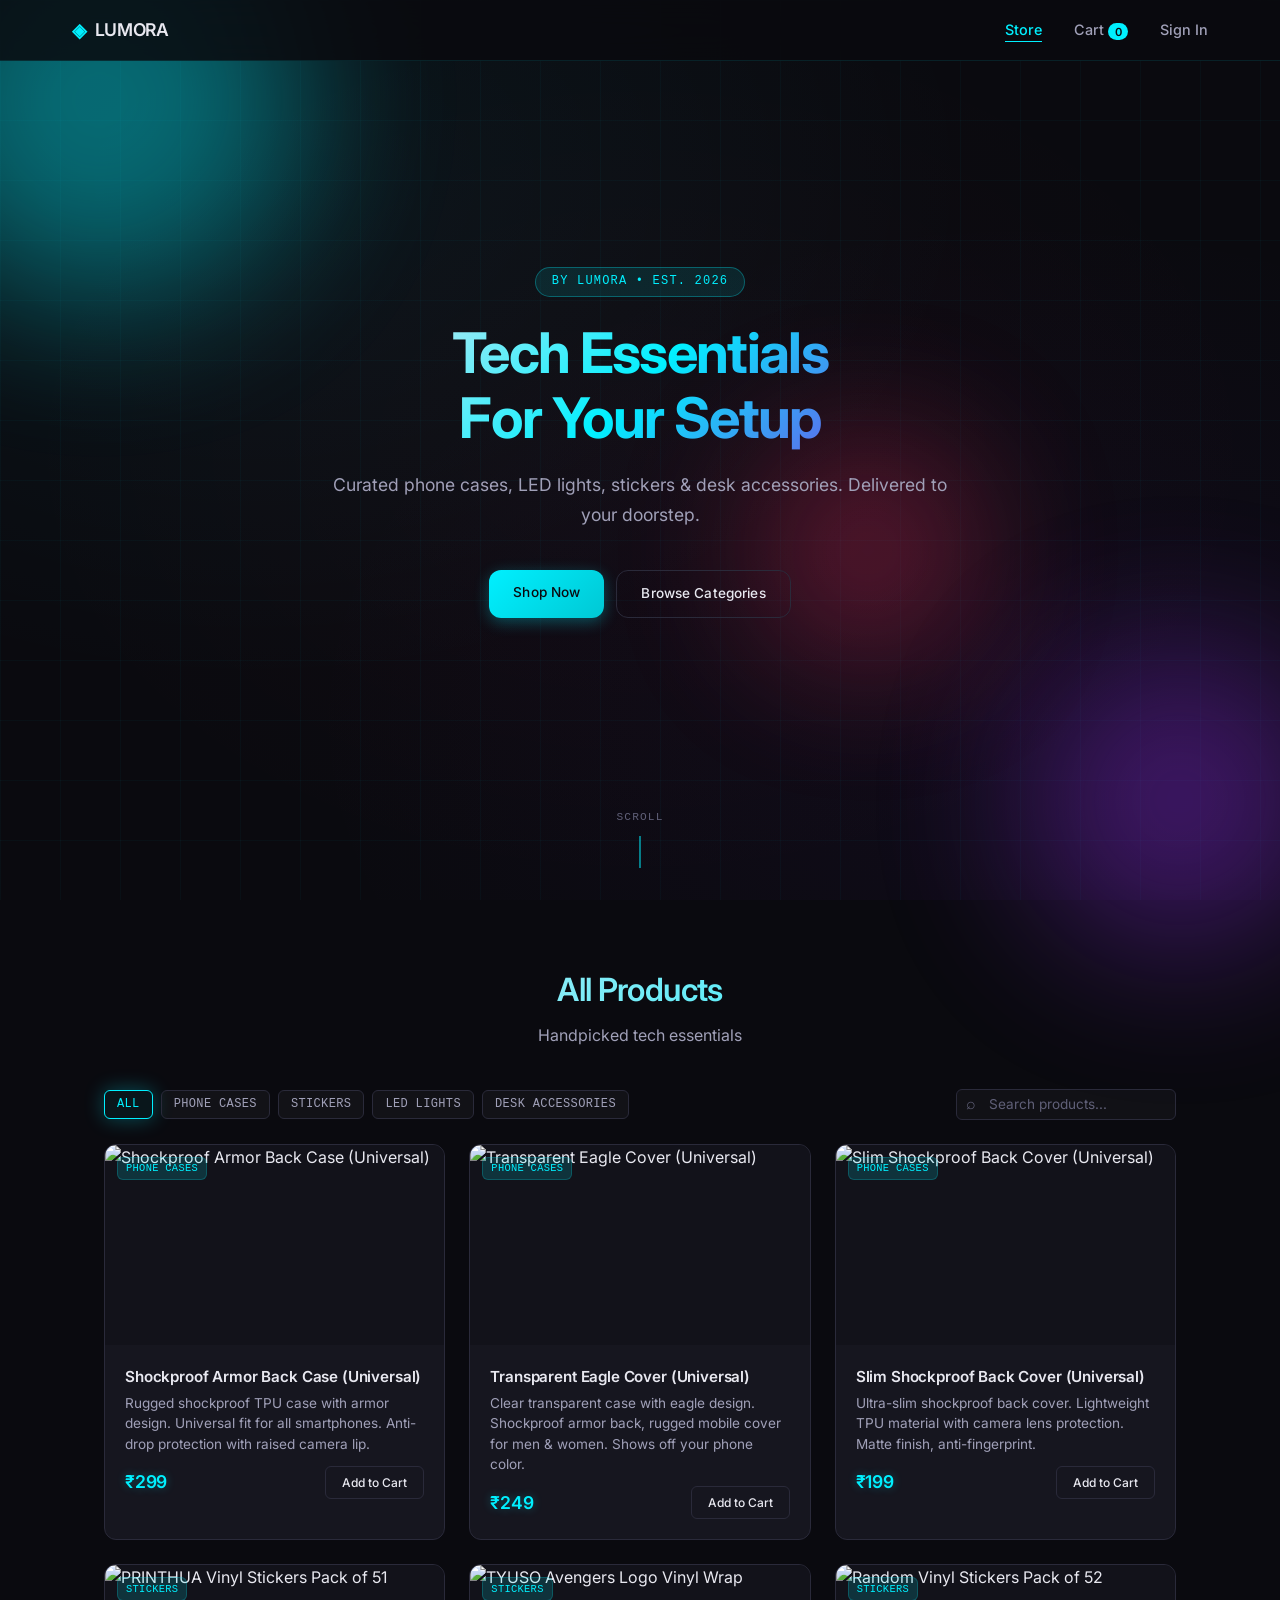
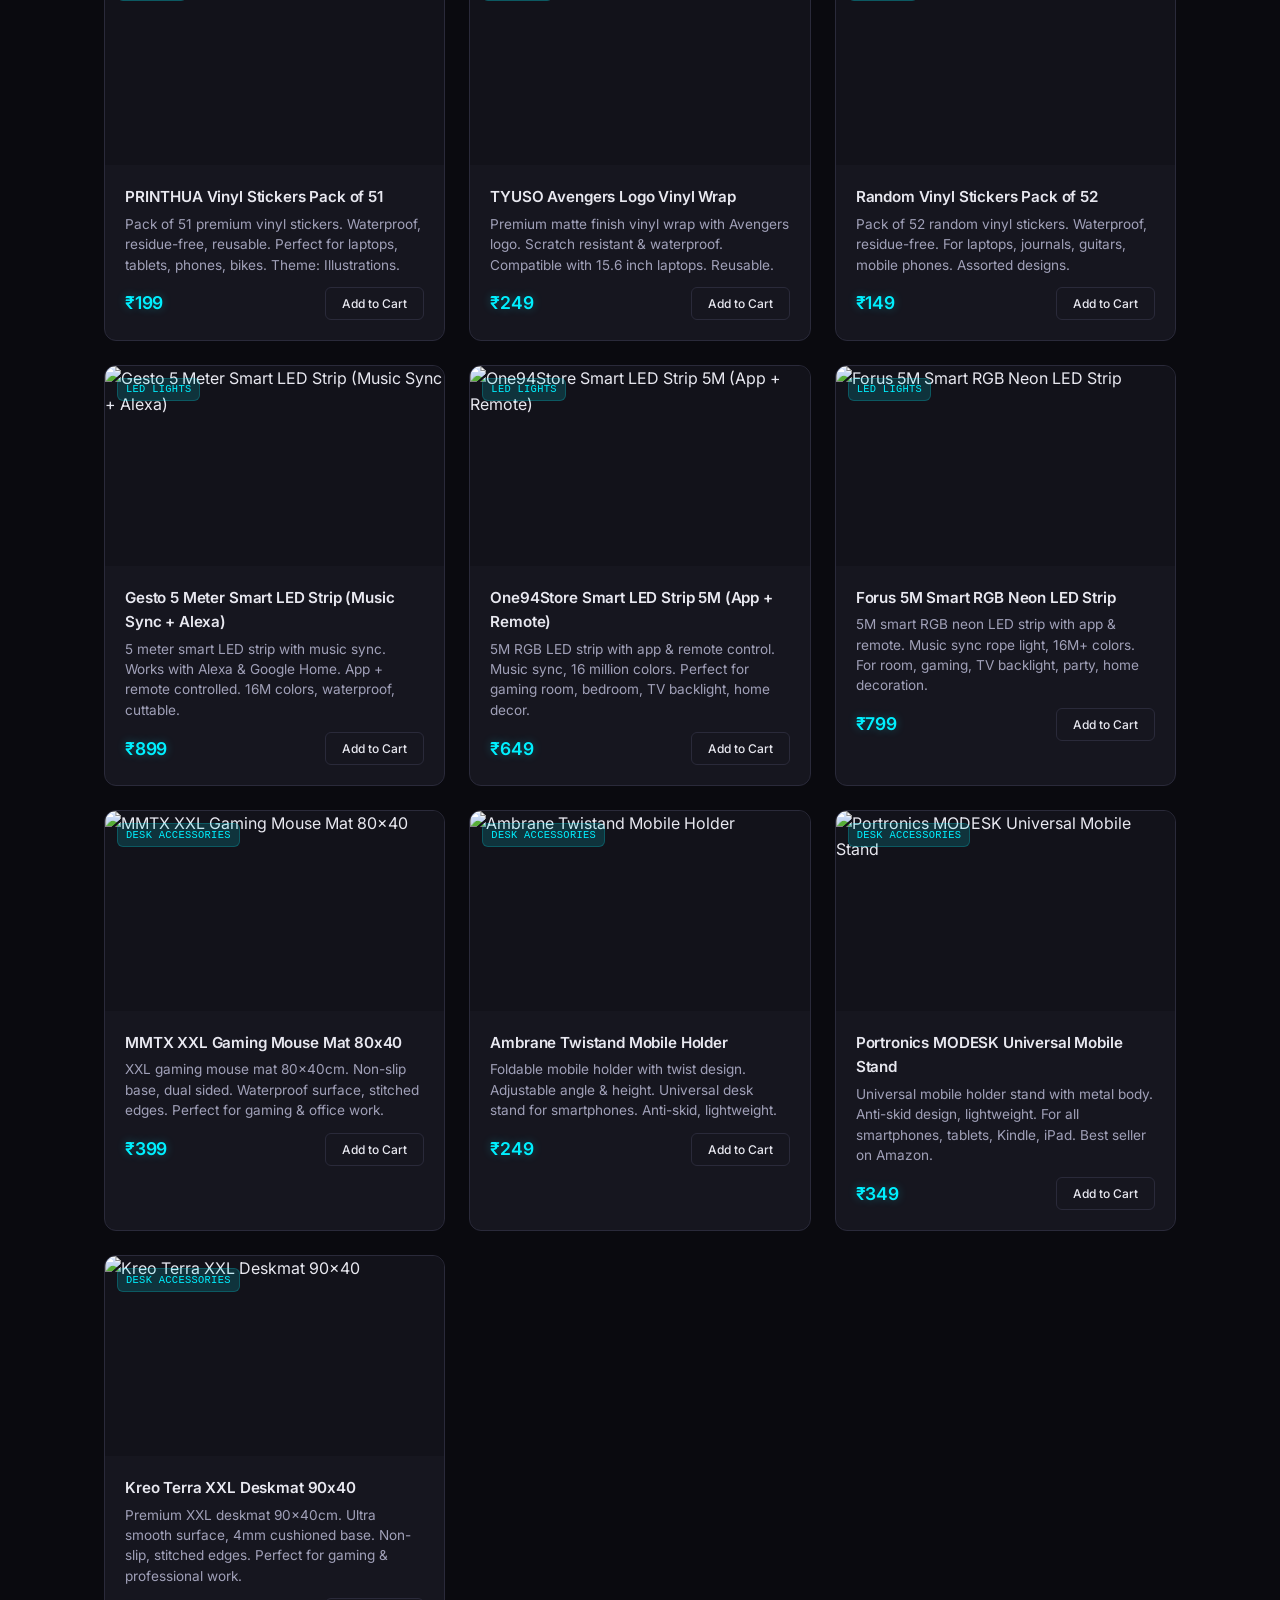
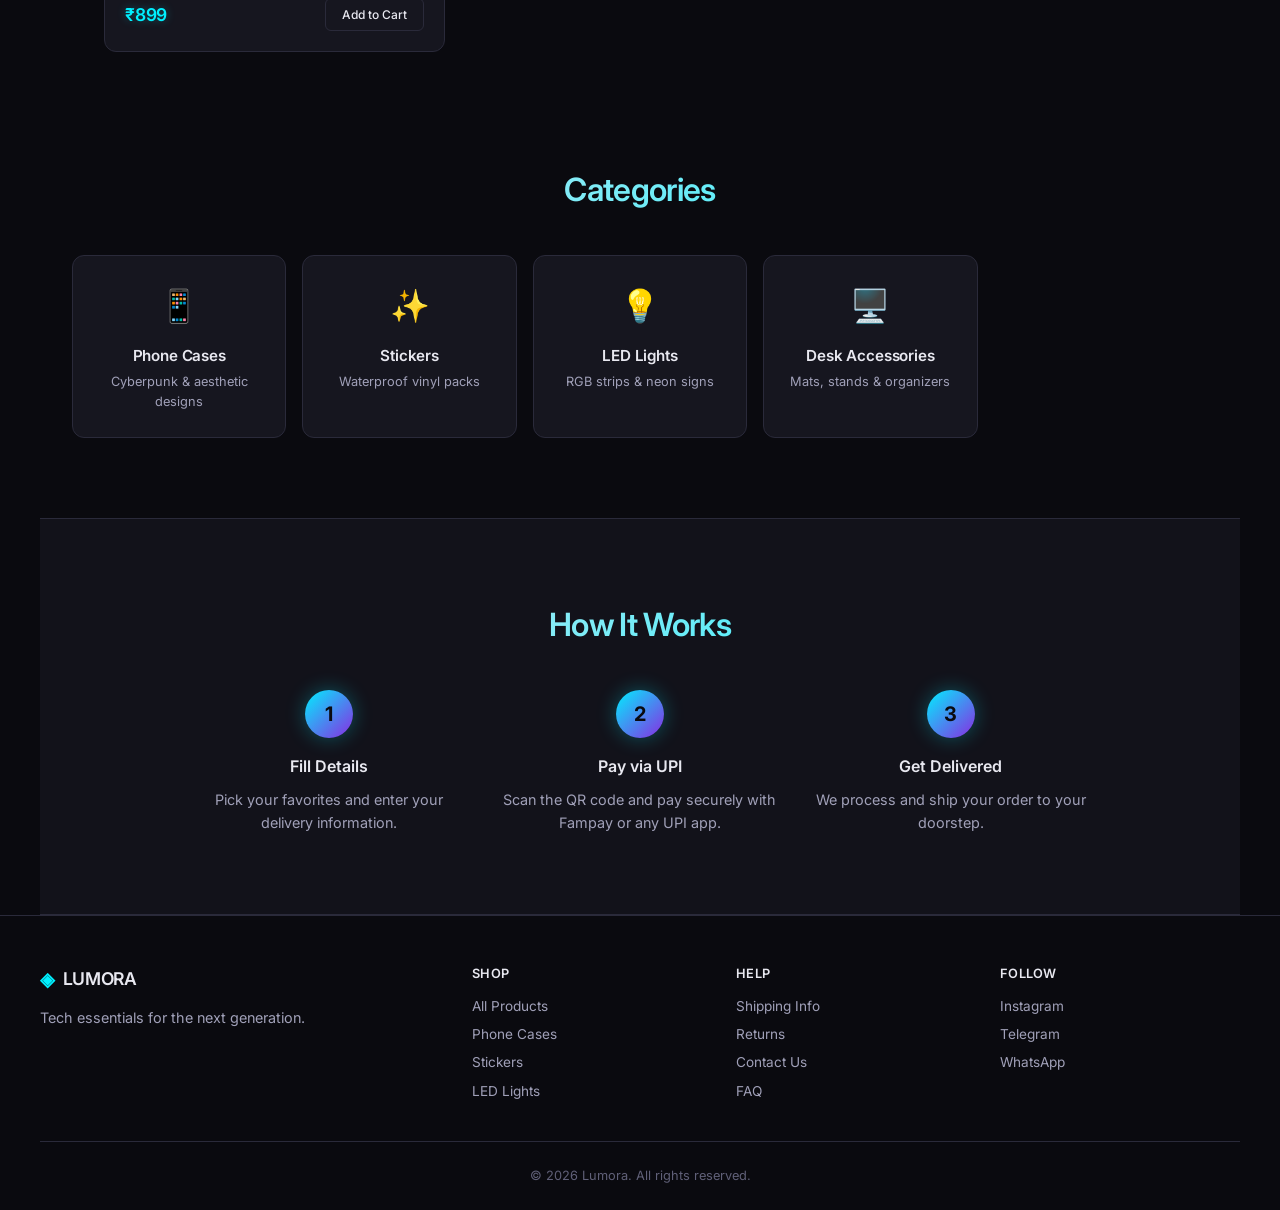
==== commit 4cba2679: "Add futuristic 3D motion system - dark cyberpunk theme, tilt cards, parallax orbs, scroll reveal, ne" ====
--- a/index.html
+++ b/index.html
@@ -7,8 +7,8 @@
     <link rel="stylesheet" href="css/style.css">
     <link href="https://fonts.googleapis.com/css2?family=Inter:wght@300;400;500;600;700&display=swap" rel="stylesheet">
     <link rel="icon" href="data:image/svg+xml,<svg xmlns='http://www.w3.org/2000/svg' viewBox='0 0 100 100'><text y='.9em' font-size='90'>◈</text></svg>">
-</head>
-<body>
+<link rel="stylesheet" href="css/futuristic.css"></head>
+<body><div class="orb orb-1"></div><div class="orb orb-2"></div><div class="orb orb-3"></div>
     <nav class="navbar">
         <div class="nav-container">
             <a href="index.html" class="logo"><span class="logo-icon">◈</span><span class="logo-text">LUMORA</span></a>
@@ -145,5 +145,5 @@
 
     <script src="js/products.js"></script>
     <script src="js/main.js"></script>
-</body>
+<script src="js/futuristic.js"></script></body>
 </html>
--- a/css/futuristic.css
+++ b/css/futuristic.css
@@ -0,0 +1,444 @@
+/* ============================================
+   LUMORA STORE — FUTURISTIC 3D MOTION SYSTEM
+   ============================================ */
+
+/* --- Theme Override: Dark Cyberpunk --- */
+:root {
+    --bg: #0a0a0f;
+    --surface: #12121a;
+    --card: #16161f;
+    --border: #2a2a3a;
+    --text: #e8e8f0;
+    --text-secondary: #a0a0b8;
+    --text-dim: #606078;
+    --accent: #00f0ff;
+    --accent-hover: #00c8d4;
+    --accent-light: #1a2a3a;
+    --success: #00ff88;
+    --danger: #ff3366;
+    --warning: #ffaa00;
+    --glow: 0 0 20px rgba(0, 240, 255, 0.3);
+    --glow-strong: 0 0 40px rgba(0, 240, 255, 0.5);
+    --shadow: 0 4px 20px rgba(0, 0, 0, 0.5);
+    --shadow-hover: 0 8px 40px rgba(0, 240, 255, 0.15);
+    --radius: 12px;
+    --radius-sm: 6px;
+    --transition: 0.3s cubic-bezier(0.25, 0.46, 0.45, 0.94);
+}
+
+/* --- Animated Background --- */
+body {
+    background: var(--bg);
+    background-image:
+        radial-gradient(ellipse at 20% 20%, rgba(0, 240, 255, 0.05) 0%, transparent 50%),
+        radial-gradient(ellipse at 80% 80%, rgba(138, 43, 226, 0.05) 0%, transparent 50%),
+        radial-gradient(ellipse at 50% 50%, rgba(255, 51, 102, 0.03) 0%, transparent 70%);
+    background-attachment: fixed;
+}
+
+/* --- Grid Overlay --- */
+body::before {
+    content: '';
+    position: fixed;
+    top: 0; left: 0; width: 100%; height: 100%;
+    background-image:
+        linear-gradient(rgba(0, 240, 255, 0.03) 1px, transparent 1px),
+        linear-gradient(90deg, rgba(0, 240, 255, 0.03) 1px, transparent 1px);
+    background-size: 60px 60px;
+    pointer-events: none;
+    z-index: 0;
+}
+
+/* --- Floating Orbs --- */
+.orb {
+    position: fixed;
+    border-radius: 50%;
+    filter: blur(80px);
+    opacity: 0.4;
+    pointer-events: none;
+    z-index: 0;
+    animation: orbFloat 20s ease-in-out infinite;
+}
+.orb-1 { width: 400px; height: 400px; background: #00f0ff; top: -100px; left: -100px; animation-delay: 0s; }
+.orb-2 { width: 300px; height: 300px; background: #8a2be2; bottom: -50px; right: -50px; animation-delay: -7s; }
+.orb-3 { width: 200px; height: 200px; background: #ff3366; top: 50%; left: 60%; animation-delay: -13s; }
+
+@keyframes orbFloat {
+    0%, 100% { transform: translate(0, 0) scale(1); }
+    25% { transform: translate(50px, -30px) scale(1.1); }
+    50% { transform: translate(-30px, 50px) scale(0.9); }
+    75% { transform: translate(30px, 30px) scale(1.05); }
+}
+
+/* --- Navbar: Glassmorphism + Glow --- */
+.navbar {
+    background: rgba(10, 10, 15, 0.85);
+    backdrop-filter: blur(20px);
+    border-bottom: 1px solid rgba(0, 240, 255, 0.1);
+}
+.logo-text { color: var(--text); }
+.logo-icon { color: var(--accent); }
+.nav-link { color: var(--text-secondary); }
+.nav-link:hover, .nav-link.active { color: var(--accent); }
+.nav-link::after { background: var(--accent); }
+.cart-count { background: var(--accent); color: #0a0a0f; }
+
+/* --- Hero: 3D Depth --- */
+.hero {
+    position: relative;
+    overflow: hidden;
+}
+.hero-content {
+    position: relative;
+    z-index: 2;
+    transform-style: preserve-3d;
+    animation: heroFloat 6s ease-in-out infinite;
+}
+@keyframes heroFloat {
+    0%, 100% { transform: translateY(0) rotateX(0deg); }
+    50% { transform: translateY(-10px) rotateX(1deg); }
+}
+.hero-badge {
+    background: rgba(0, 240, 255, 0.1);
+    border: 1px solid rgba(0, 240, 255, 0.3);
+    color: var(--accent);
+    display: inline-block;
+    padding: 0.3rem 1rem;
+    border-radius: 20px;
+}
+.hero-title {
+    background: linear-gradient(135deg, #e8e8f0 0%, #00f0ff 50%, #8a2be2 100%);
+    -webkit-background-clip: text;
+    -webkit-text-fill-color: transparent;
+    background-clip: text;
+}
+.hero-subtitle { color: var(--text-secondary); }
+
+/* --- Buttons: 3D Push + Glow --- */
+.btn {
+    position: relative;
+    transform-style: preserve-3d;
+    transition: all var(--transition);
+}
+.btn-primary {
+    background: linear-gradient(135deg, #00f0ff, #00c8d4);
+    color: #0a0a0f;
+    box-shadow: 0 4px 15px rgba(0, 240, 255, 0.3);
+}
+.btn-primary:hover {
+    transform: translateY(-3px) scale(1.02);
+    box-shadow: 0 8px 30px rgba(0, 240, 255, 0.5);
+}
+.btn-primary:active {
+    transform: translateY(0) scale(0.98);
+}
+.btn-secondary {
+    background: transparent;
+    border: 1px solid var(--border);
+    color: var(--text);
+}
+.btn-secondary:hover {
+    border-color: var(--accent);
+    color: var(--accent);
+    box-shadow: var(--glow);
+    transform: translateY(-2px);
+}
+
+/* --- Product Cards: 3D Tilt --- */
+.product-card {
+    background: var(--card);
+    border: 1px solid var(--border);
+    border-radius: var(--radius);
+    overflow: hidden;
+    transition: all var(--transition);
+    cursor: pointer;
+    transform-style: preserve-3d;
+    perspective: 1000px;
+    position: relative;
+}
+.product-card::before {
+    content: '';
+    position: absolute;
+    inset: 0;
+    border-radius: var(--radius);
+    background: linear-gradient(135deg, rgba(0, 240, 255, 0.1), transparent 50%, rgba(138, 43, 226, 0.1));
+    opacity: 0;
+    transition: opacity var(--transition);
+    z-index: 1;
+}
+.product-card:hover::before { opacity: 1; }
+.product-card:hover {
+    transform: translateY(-8px) rotateX(2deg) rotateY(-2deg);
+    box-shadow: var(--shadow-hover), var(--glow);
+    border-color: rgba(0, 240, 255, 0.3);
+}
+.product-card:hover .product-image img {
+    transform: scale(1.08);
+}
+.product-image img {
+    transition: transform 0.6s cubic-bezier(0.25, 0.46, 0.45, 0.94);
+}
+.product-badge {
+    background: rgba(0, 240, 255, 0.15);
+    color: var(--accent);
+    border: 1px solid rgba(0, 240, 255, 0.2);
+    z-index: 2;
+}
+.product-name { color: var(--text); }
+.product-desc { color: var(--text-secondary); }
+.product-price {
+    color: var(--accent);
+    text-shadow: 0 0 10px rgba(0, 240, 255, 0.3);
+}
+.add-to-cart {
+    background: transparent;
+    border: 1px solid var(--border);
+    color: var(--text);
+}
+.add-to-cart:hover {
+    background: var(--accent);
+    color: #0a0a0f;
+    border-color: var(--accent);
+    box-shadow: var(--glow);
+}
+
+/* --- Category Cards: 3D Float --- */
+.category-card {
+    background: var(--card);
+    border: 1px solid var(--border);
+    position: relative;
+    overflow: hidden;
+}
+.category-card::after {
+    content: '';
+    position: absolute;
+    top: 0; left: -100%;
+    width: 100%; height: 100%;
+    background: linear-gradient(90deg, transparent, rgba(0, 240, 255, 0.05), transparent);
+    transition: left 0.6s ease;
+}
+.category-card:hover::after { left: 100%; }
+.category-card:hover {
+    transform: translateY(-5px) rotateX(3deg);
+    box-shadow: var(--shadow-hover);
+    border-color: rgba(0, 240, 255, 0.2);
+}
+.category-card h3 { color: var(--text); }
+.category-card p { color: var(--text-secondary); }
+
+/* --- Filter Buttons: Neon --- */
+.filter-btn {
+    background: rgba(255, 255, 255, 0.03);
+    border: 1px solid var(--border);
+    color: var(--text-secondary);
+}
+.filter-btn:hover, .filter-btn.active {
+    border-color: var(--accent);
+    color: var(--accent);
+    box-shadow: var(--glow);
+    background: rgba(0, 240, 255, 0.05);
+}
+
+/* --- Search Box: Glow Focus --- */
+.search-box input {
+    background: rgba(255, 255, 255, 0.03);
+    border: 1px solid var(--border);
+    color: var(--text);
+}
+.search-box input:focus {
+    border-color: var(--accent);
+    box-shadow: var(--glow);
+}
+.search-box input::placeholder { color: var(--text-dim); }
+
+/* --- Section Titles: Gradient Text --- */
+.section-title {
+    background: linear-gradient(135deg, var(--text) 0%, var(--accent) 100%);
+    -webkit-background-clip: text;
+    -webkit-text-fill-color: transparent;
+    background-clip: text;
+}
+.section-subtitle { color: var(--text-secondary); }
+
+/* --- Scroll Reveal Animation --- */
+.reveal {
+    opacity: 0;
+    transform: translateY(40px) rotateX(5deg);
+    transition: all 0.8s cubic-bezier(0.25, 0.46, 0.45, 0.94);
+}
+.reveal.visible {
+    opacity: 1;
+    transform: translateY(0) rotateX(0deg);
+}
+
+/* --- Steps: 3D Circles --- */
+.step-number {
+    background: linear-gradient(135deg, var(--accent), #8a2be2);
+    color: #0a0a0f;
+    box-shadow: var(--glow);
+    animation: stepPulse 3s ease-in-out infinite;
+}
+@keyframes stepPulse {
+    0%, 100% { box-shadow: 0 0 20px rgba(0, 240, 255, 0.3); }
+    50% { box-shadow: 0 0 40px rgba(0, 240, 255, 0.6); }
+}
+.step h3 { color: var(--text); }
+.step p { color: var(--text-secondary); }
+
+/* --- Cart Items: Glass --- */
+.cart-item {
+    background: var(--card);
+    border: 1px solid var(--border);
+    transition: all var(--transition);
+}
+.cart-item:hover {
+    border-color: rgba(0, 240, 255, 0.2);
+    box-shadow: var(--glow);
+}
+.cart-item-name { color: var(--text); }
+.cart-item-price { color: var(--text-secondary); }
+.cart-item-total { color: var(--accent); }
+
+/* --- Modals: Glassmorphism --- */
+.modal-overlay {
+    background: rgba(0, 0, 0, 0.7);
+    backdrop-filter: blur(8px);
+}
+.modal {
+    background: var(--card);
+    border: 1px solid var(--border);
+    box-shadow: 0 20px 60px rgba(0, 0, 0, 0.5), var(--glow);
+}
+.modal-title { color: var(--text); }
+
+/* --- Form Inputs: Futuristic --- */
+.form-group label { color: var(--text-secondary); }
+.form-group input, .form-group textarea, .form-group select {
+    background: rgba(255, 255, 255, 0.03);
+    border: 1px solid var(--border);
+    color: var(--text);
+}
+.form-group input:focus, .form-group textarea:focus, .form-group select:focus {
+    border-color: var(--accent);
+    box-shadow: var(--glow);
+}
+.form-group input::placeholder, .form-group textarea::placeholder { color: var(--text-dim); }
+
+/* --- Confirmation: Glow Success --- */
+.confirmation-box {
+    background: var(--card);
+    border: 1px solid var(--border);
+}
+.confirmation-icon {
+    background: linear-gradient(135deg, var(--success), #00cc6a);
+    box-shadow: 0 0 30px rgba(0, 255, 136, 0.4);
+    animation: successPulse 2s ease-in-out infinite;
+}
+@keyframes successPulse {
+    0%, 100% { box-shadow: 0 0 30px rgba(0, 255, 136, 0.4); }
+    50% { box-shadow: 0 0 60px rgba(0, 255, 136, 0.7); }
+}
+.confirmation-box h2 { color: var(--text); }
+.confirmation-id { color: var(--accent); }
+.confirmation-details {
+    background: rgba(255, 255, 255, 0.03);
+    border: 1px solid var(--border);
+}
+.confirmation-details p { color: var(--text-secondary); }
+
+/* --- Admin Stats: 3D Cards --- */
+.admin-stat {
+    background: var(--card);
+    border: 1px solid var(--border);
+    transition: all var(--transition);
+}
+.admin-stat:hover {
+    transform: translateY(-4px);
+    box-shadow: var(--glow);
+    border-color: rgba(0, 240, 255, 0.2);
+}
+.admin-stat .stat-num { color: var(--accent); }
+.admin-stat .stat-label { color: var(--text-dim); }
+
+/* --- Admin Orders: Glass --- */
+.admin-order {
+    background: var(--card);
+    border: 1px solid var(--border);
+}
+.order-id { color: var(--accent); }
+.status-pending { background: rgba(255, 170, 0, 0.15); color: var(--warning); border: 1px solid rgba(255, 170, 0, 0.3); }
+.status-confirmed { background: rgba(0, 240, 255, 0.15); color: var(--accent); border: 1px solid rgba(0, 240, 255, 0.3); }
+.status-ordered { background: rgba(0, 255, 136, 0.15); color: var(--success); border: 1px solid rgba(0, 255, 136, 0.3); }
+.status-shipped { background: rgba(138, 43, 226, 0.15); color: #8a2be2; border: 1px solid rgba(138, 43, 226, 0.3); }
+
+/* --- Profile: 3D Avatar --- */
+.profile-avatar {
+    background: linear-gradient(135deg, var(--accent), #8a2be2);
+    color: #0a0a0f;
+    box-shadow: var(--glow);
+    animation: avatarFloat 4s ease-in-out infinite;
+}
+@keyframes avatarFloat {
+    0%, 100% { transform: translateY(0); }
+    50% { transform: translateY(-5px); }
+}
+.profile-header h1 { color: var(--text); }
+.profile-header p { color: var(--text-secondary); }
+.profile-section {
+    background: var(--card);
+    border: 1px solid var(--border);
+}
+.profile-section h2 { color: var(--text); }
+.profile-order {
+    background: rgba(255, 255, 255, 0.02);
+    border: 1px solid var(--border);
+}
+
+/* --- Footer: Dark Glow --- */
+.footer {
+    background: var(--bg);
+    border-top: 1px solid var(--border);
+}
+.footer-col h4 { color: var(--text); }
+.footer-col a { color: var(--text-secondary); }
+.footer-col a:hover { color: var(--accent); }
+.footer-bottom p { color: var(--text-dim); }
+
+/* --- Toast: Glass --- */
+.toast {
+    background: var(--card);
+    color: var(--text);
+    border: 1px solid var(--border);
+    box-shadow: var(--glow);
+    backdrop-filter: blur(10px);
+}
+
+/* --- Scrollbar: Neon --- */
+::-webkit-scrollbar { width: 8px; }
+::-webkit-scrollbar-track { background: var(--bg); }
+::-webkit-scrollbar-thumb {
+    background: linear-gradient(var(--accent), #8a2be2);
+    border-radius: 4px;
+}
+
+/* --- Payment QR: Glow --- */
+.qr-image {
+    border: 2px solid rgba(0, 240, 255, 0.3);
+    box-shadow: var(--glow);
+    border-radius: var(--radius);
+}
+.payment-details {
+    background: rgba(255, 255, 255, 0.03);
+    border: 1px solid var(--border);
+}
+.payment-warning { color: var(--warning); }
+
+/* --- Scroll Indicator: Animated --- */
+.scroll-line {
+    background: var(--accent);
+    animation: scrollPulse 2s ease-in-out infinite;
+}
+@keyframes scrollPulse {
+    0%, 100% { opacity: 0.3; height: 32px; }
+    50% { opacity: 1; height: 40px; }
+}
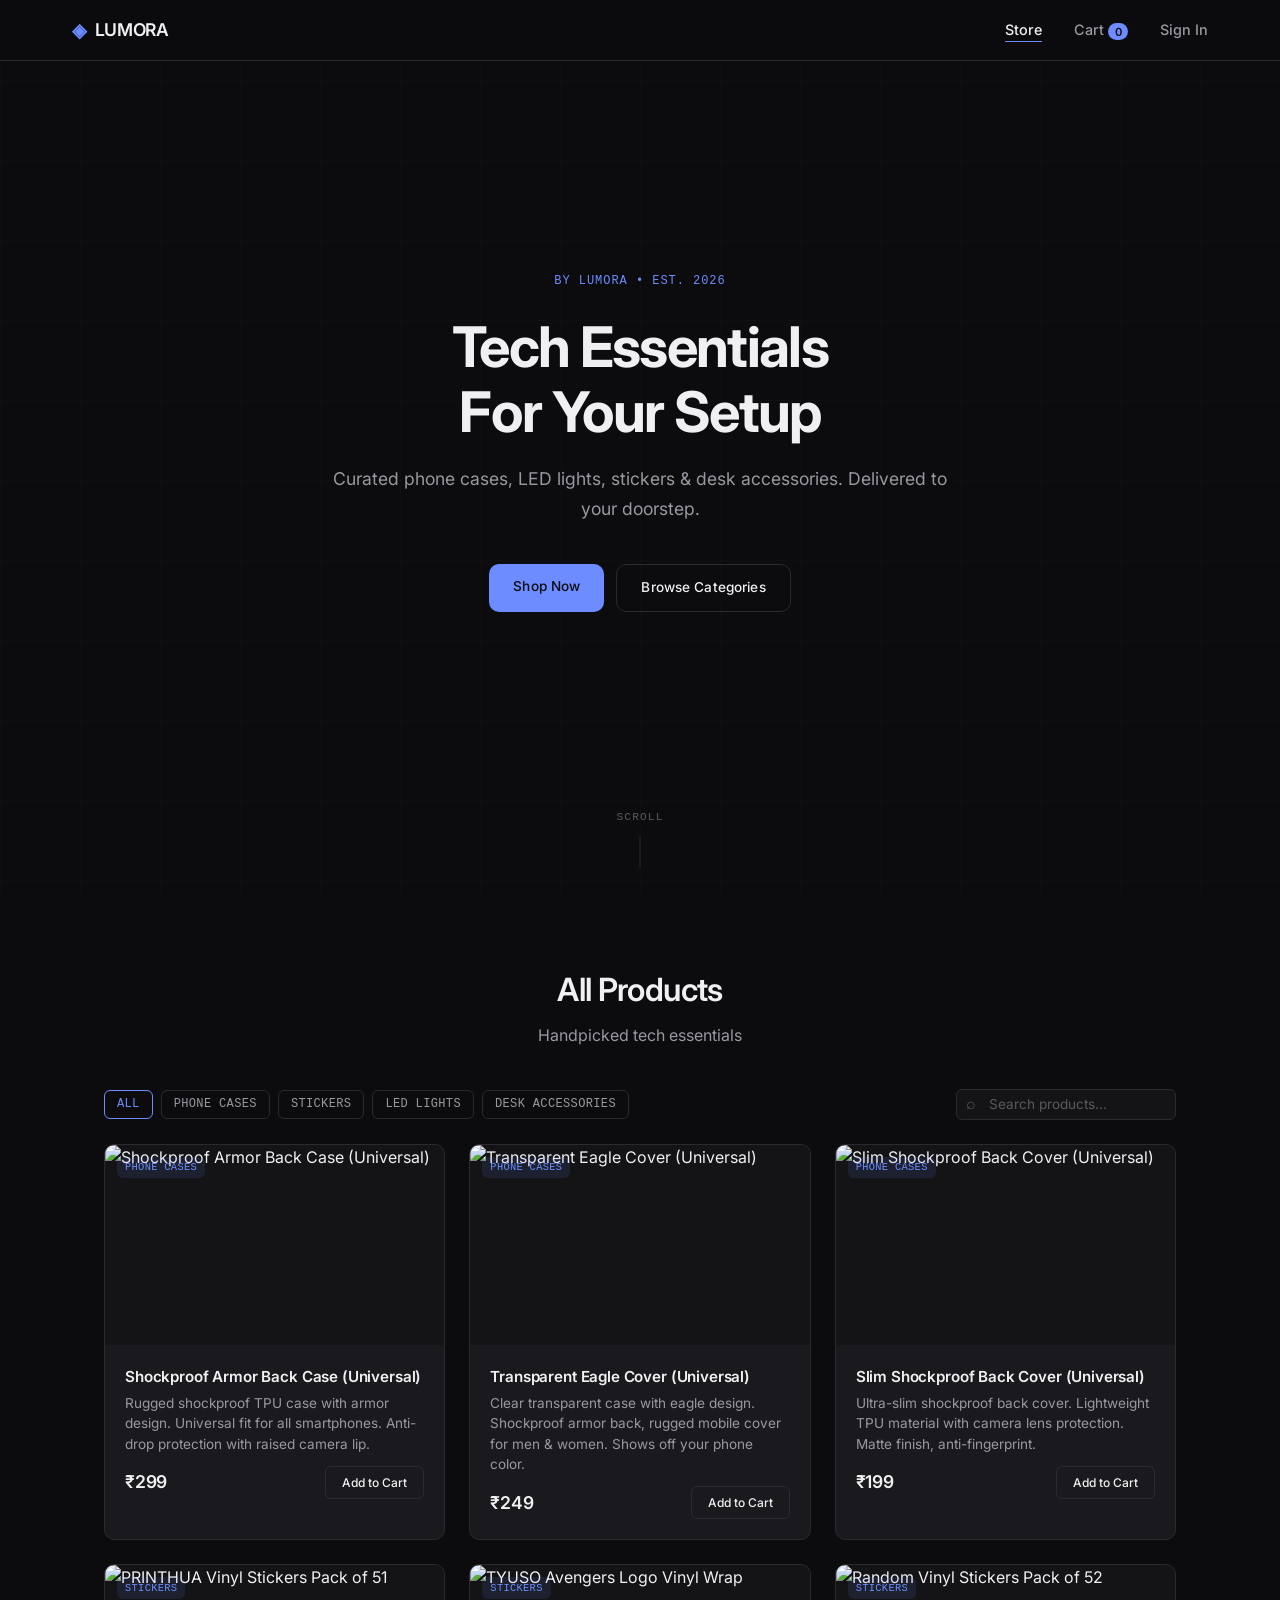
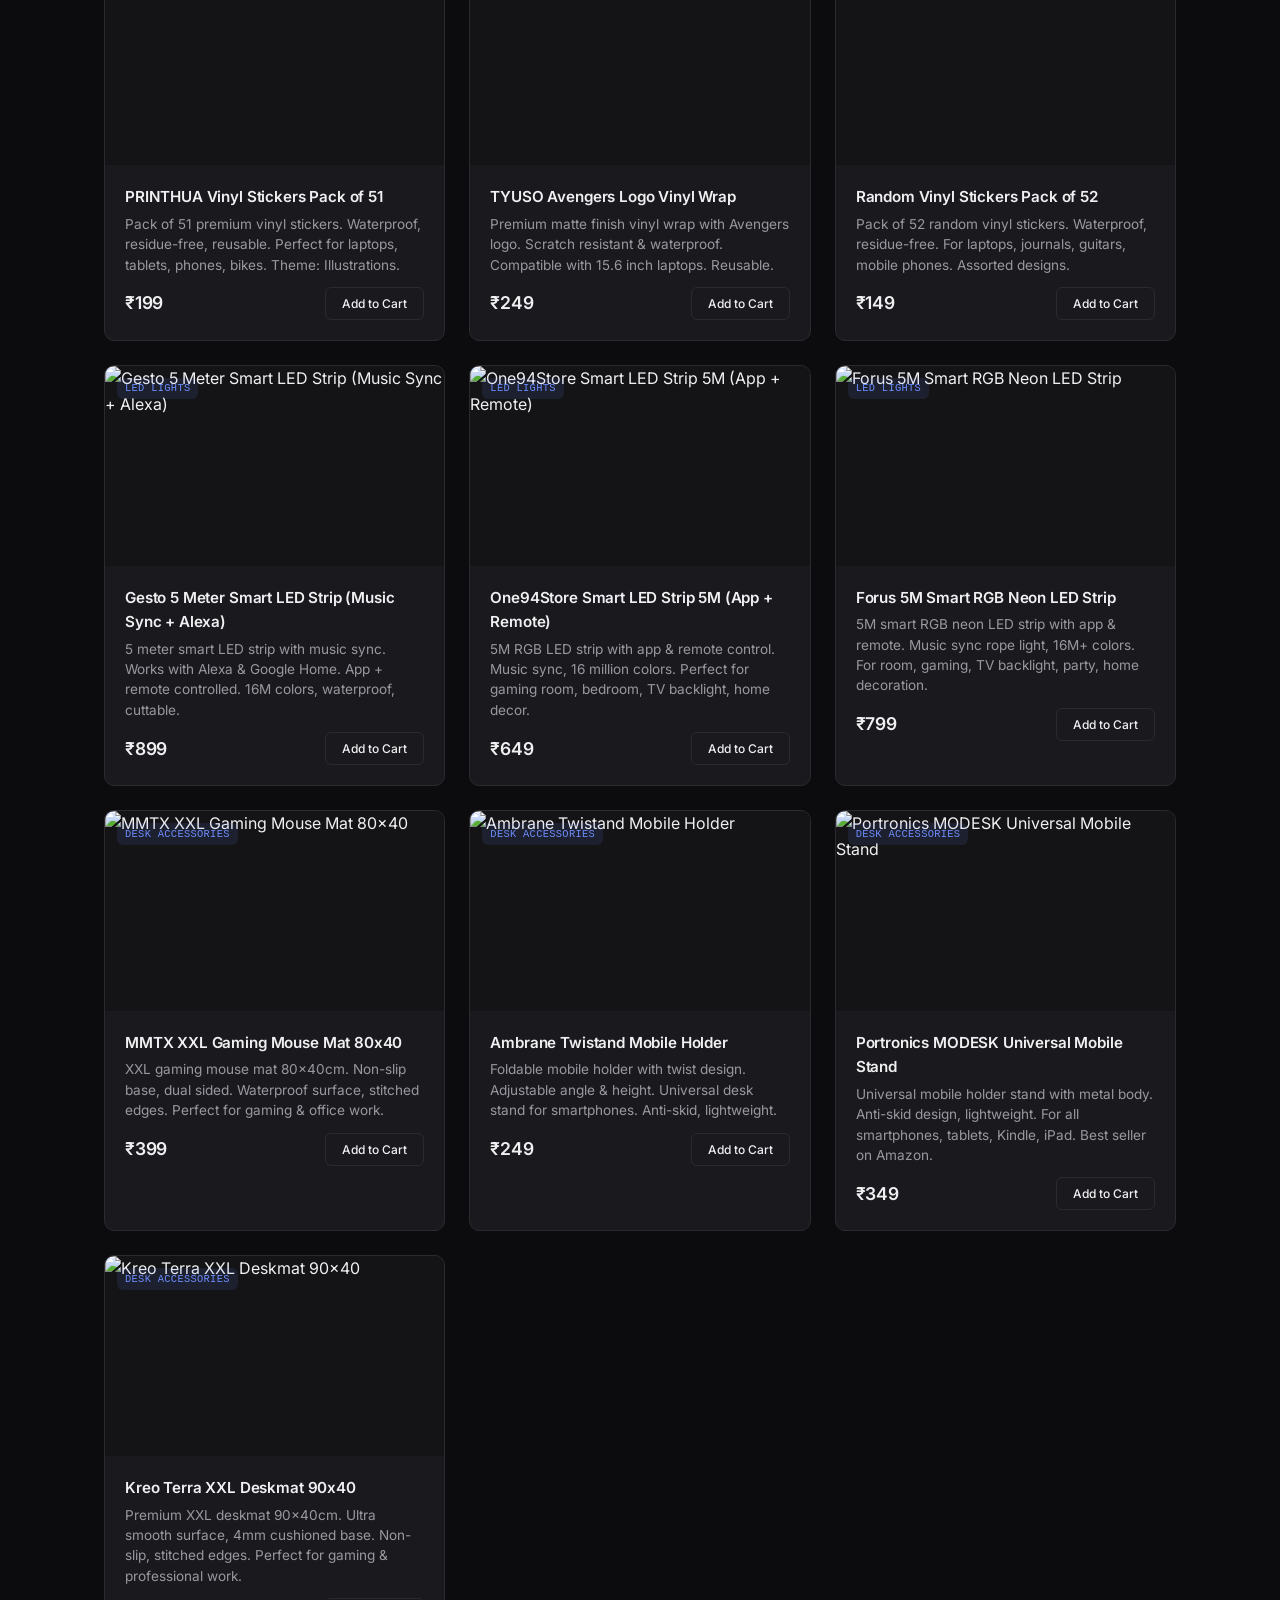
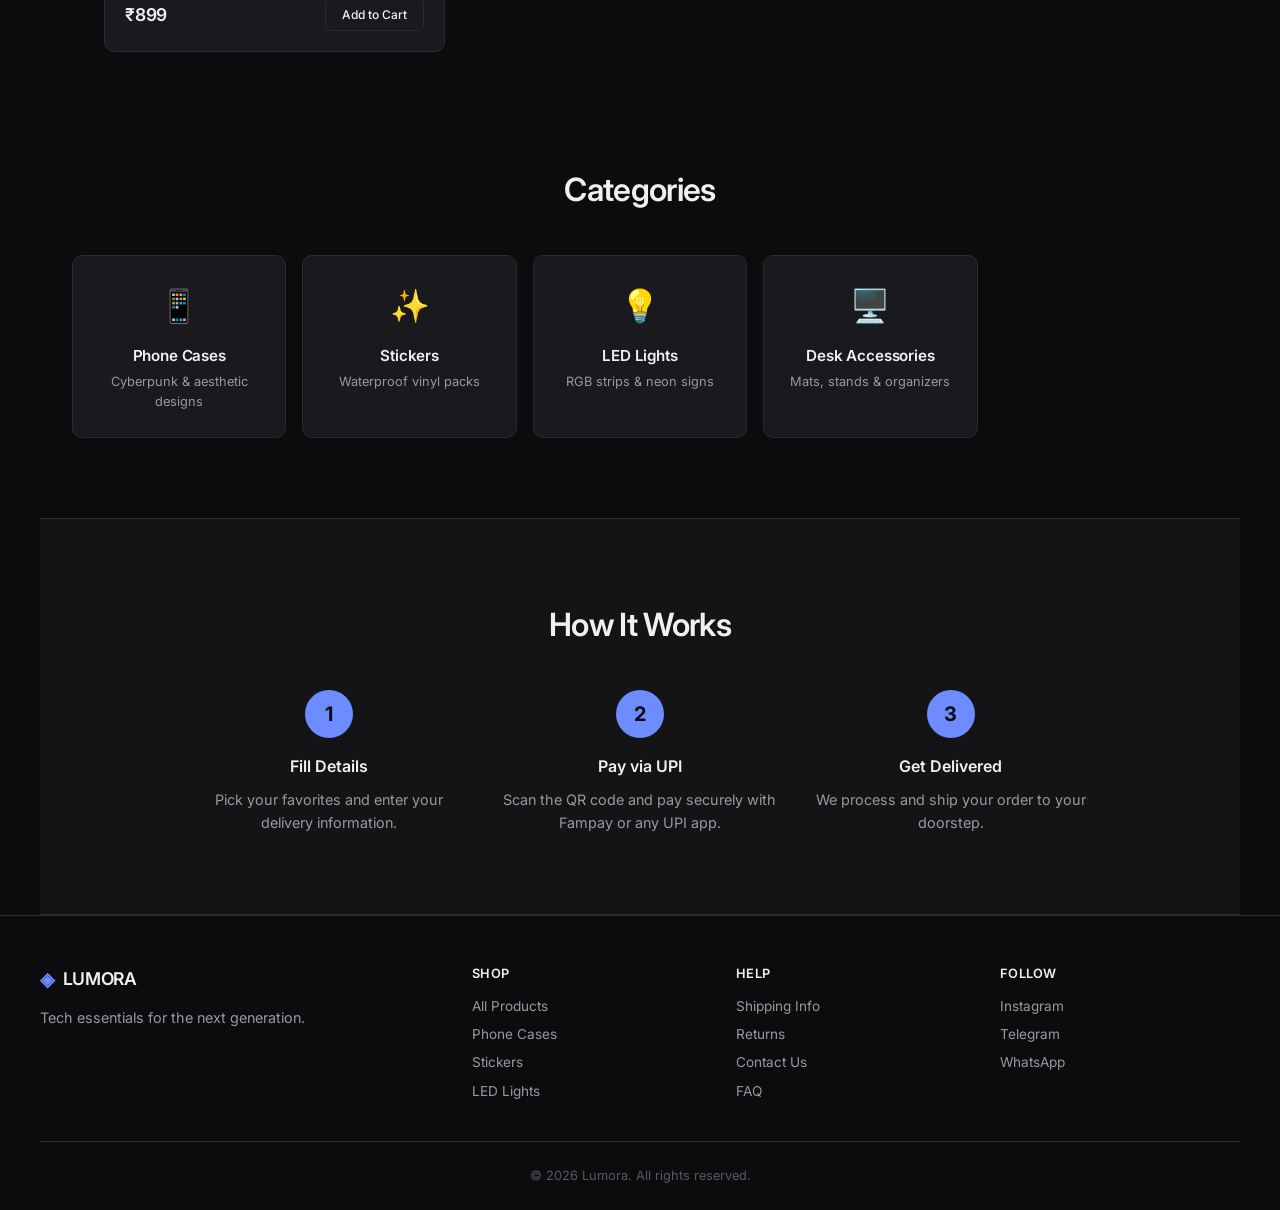
==== commit 0a1273f4: "Replace AI slop with minimal 3D motion system - clean dark theme, subtle scroll reveal, purposeful a" ====
--- a/index.html
+++ b/index.html
@@ -7,8 +7,8 @@
     <link rel="stylesheet" href="css/style.css">
     <link href="https://fonts.googleapis.com/css2?family=Inter:wght@300;400;500;600;700&display=swap" rel="stylesheet">
     <link rel="icon" href="data:image/svg+xml,<svg xmlns='http://www.w3.org/2000/svg' viewBox='0 0 100 100'><text y='.9em' font-size='90'>◈</text></svg>">
-<link rel="stylesheet" href="css/futuristic.css"></head>
-<body><div class="orb orb-1"></div><div class="orb orb-2"></div><div class="orb orb-3"></div>
+<link rel="stylesheet" href="css/minimal.css"></head>
+<body>
     <nav class="navbar">
         <div class="nav-container">
             <a href="index.html" class="logo"><span class="logo-icon">◈</span><span class="logo-text">LUMORA</span></a>
@@ -145,5 +145,5 @@
 
     <script src="js/products.js"></script>
     <script src="js/main.js"></script>
-<script src="js/futuristic.js"></script></body>
+<script src="js/minimal.js"></script></body>
 </html>
--- a/css/minimal.css
+++ b/css/minimal.css
@@ -0,0 +1,1107 @@
+/* ============================================
+   LUMORA STORE — Minimal 3D Motion System
+   Principles: subtle, purposeful, premium
+   ============================================ */
+
+/* --- Theme: Clean Dark --- */
+:root {
+    --bg: #0c0c0e;
+    --surface: #141416;
+    --card: #1a1a1e;
+    --border: #2a2a30;
+    --text: #f0f0f2;
+    --text-secondary: #9898a0;
+    --text-dim: #585860;
+    --accent: #6c8cff;
+    --accent-hover: #5a7af0;
+    --success: #4caf7d;
+    --danger: #e05c5c;
+    --warning: #e0a85c;
+    --radius: 10px;
+    --radius-sm: 6px;
+    --transition: 0.4s cubic-bezier(0.25, 0.46, 0.45, 0.94);
+    --shadow: 0 2px 12px rgba(0, 0, 0, 0.3);
+    --shadow-hover: 0 8px 32px rgba(0, 0, 0, 0.4);
+}
+
+/* --- Base --- */
+body {
+    background: var(--bg);
+    color: var(--text);
+    font-family: 'Inter', -apple-system, BlinkMacSystemFont, 'Segoe UI', sans-serif;
+    -webkit-font-smoothing: antialiased;
+    -moz-osx-font-smoothing: grayscale;
+}
+
+/* --- Subtle Grid Background --- */
+body::before {
+    content: '';
+    position: fixed;
+    top: 0; left: 0; width: 100%; height: 100%;
+    background-image:
+        linear-gradient(rgba(255, 255, 255, 0.015) 1px, transparent 1px),
+        linear-gradient(90deg, rgba(255, 255, 255, 0.015) 1px, transparent 1px);
+    background-size: 80px 80px;
+    pointer-events: none;
+    z-index: 0;
+}
+
+/* --- Navbar: Clean Glass --- */
+.navbar {
+    position: fixed;
+    top: 0; left: 0; width: 100%;
+    z-index: 1000;
+    background: rgba(12, 12, 14, 0.8);
+    backdrop-filter: blur(16px);
+    -webkit-backdrop-filter: blur(16px);
+    border-bottom: 1px solid var(--border);
+    transition: background 0.3s ease;
+}
+.navbar.scrolled {
+    background: rgba(12, 12, 14, 0.95);
+}
+.logo-text { color: var(--text); font-weight: 600; }
+.logo-icon { color: var(--accent); }
+.nav-link {
+    color: var(--text-secondary);
+    text-decoration: none;
+    font-size: 0.9rem;
+    font-weight: 500;
+    transition: color 0.2s ease;
+    position: relative;
+}
+.nav-link:hover, .nav-link.active { color: var(--text); }
+.nav-link::after {
+    content: '';
+    position: absolute;
+    bottom: -4px; left: 0;
+    width: 0; height: 1px;
+    background: var(--accent);
+    transition: width 0.3s ease;
+}
+.nav-link:hover::after, .nav-link.active::after { width: 100%; }
+.cart-count {
+    background: var(--accent);
+    color: var(--bg);
+    font-size: 0.7rem;
+    font-weight: 600;
+    padding: 0.1rem 0.4rem;
+    border-radius: 10px;
+    min-width: 18px;
+    text-align: center;
+}
+
+/* --- Hero: Clean Typography --- */
+.hero {
+    min-height: 100vh;
+    display: flex;
+    align-items: center;
+    justify-content: center;
+    padding: 6rem 2rem 4rem;
+    text-align: center;
+    position: relative;
+}
+.hero-content {
+    max-width: 640px;
+    position: relative;
+    z-index: 2;
+}
+.hero-badge {
+    font-size: 0.75rem;
+    color: var(--accent);
+    letter-spacing: 0.08em;
+    text-transform: uppercase;
+    margin-bottom: 1.5rem;
+    font-weight: 500;
+}
+.hero-title {
+    font-size: clamp(2.5rem, 5vw, 3.5rem);
+    font-weight: 700;
+    line-height: 1.15;
+    letter-spacing: -0.03em;
+    margin-bottom: 1.25rem;
+    color: var(--text);
+}
+.hero-subtitle {
+    font-size: 1.1rem;
+    color: var(--text-secondary);
+    margin-bottom: 2.5rem;
+    font-weight: 400;
+    line-height: 1.7;
+}
+.hero-cta {
+    display: flex;
+    gap: 0.75rem;
+    justify-content: center;
+    flex-wrap: wrap;
+    margin-bottom: 3rem;
+}
+
+/* --- Buttons: Clean --- */
+.btn {
+    font-size: 0.85rem;
+    font-weight: 500;
+    letter-spacing: 0.01em;
+    padding: 0.75rem 1.5rem;
+    border: none;
+    cursor: pointer;
+    transition: all 0.25s ease;
+    text-decoration: none;
+    display: inline-block;
+    border-radius: var(--radius);
+}
+.btn-primary {
+    background: var(--accent);
+    color: var(--bg);
+}
+.btn-primary:hover {
+    background: var(--accent-hover);
+    transform: translateY(-1px);
+}
+.btn-secondary {
+    background: transparent;
+    color: var(--text);
+    border: 1px solid var(--border);
+}
+.btn-secondary:hover {
+    border-color: var(--text-secondary);
+    transform: translateY(-1px);
+}
+.btn-small { padding: 0.5rem 1rem; font-size: 0.8rem; }
+
+/* --- Scroll Indicator: Minimal --- */
+.scroll-indicator {
+    position: absolute;
+    bottom: 2rem;
+    left: 50%;
+    transform: translateX(-50%);
+    text-align: center;
+}
+.scroll-indicator span {
+    font-size: 0.7rem;
+    color: var(--text-dim);
+    letter-spacing: 0.1em;
+    text-transform: uppercase;
+}
+.scroll-line {
+    width: 1px;
+    height: 32px;
+    background: var(--border);
+    margin: 0.5rem auto 0;
+}
+
+/* --- Sections --- */
+section {
+    padding: 5rem 2rem;
+    max-width: 1200px;
+    margin: 0 auto;
+}
+.section-header {
+    text-align: center;
+    margin-bottom: 2.5rem;
+}
+.section-title {
+    font-size: clamp(1.5rem, 3vw, 2rem);
+    font-weight: 600;
+    letter-spacing: -0.02em;
+    margin-bottom: 0.5rem;
+    color: var(--text);
+}
+.section-subtitle {
+    color: var(--text-secondary);
+    font-size: 1rem;
+    font-weight: 400;
+}
+
+/* --- Product Grid --- */
+.products-section { padding-top: 4rem; }
+.filter-bar {
+    max-width: 1200px;
+    margin: 0 auto 1.5rem;
+    padding: 0 2rem;
+    display: flex;
+    gap: 0.5rem;
+    flex-wrap: wrap;
+    align-items: center;
+}
+.filter-btn {
+    font-size: 0.75rem;
+    padding: 0.4rem 0.75rem;
+    background: transparent;
+    border: 1px solid var(--border);
+    color: var(--text-secondary);
+    cursor: pointer;
+    border-radius: var(--radius-sm);
+    transition: all 0.2s ease;
+    text-transform: uppercase;
+    letter-spacing: 0.03em;
+}
+.filter-btn:hover, .filter-btn.active {
+    border-color: var(--accent);
+    color: var(--accent);
+}
+.search-box { margin-left: auto; position: relative; }
+.search-box input {
+    padding: 0.4rem 0.75rem 0.4rem 2rem;
+    background: var(--surface);
+    border: 1px solid var(--border);
+    border-radius: var(--radius-sm);
+    color: var(--text);
+    font-size: 0.85rem;
+    outline: none;
+    width: 220px;
+    transition: border-color 0.2s ease;
+}
+.search-box input:focus { border-color: var(--accent); }
+.search-box input::placeholder { color: var(--text-dim); }
+.search-box::before {
+    content: '\2315';
+    position: absolute;
+    left: 0.6rem;
+    top: 50%;
+    transform: translateY(-50%);
+    color: var(--text-dim);
+    font-size: 1rem;
+}
+
+/* --- Product Cards: Clean 3D --- */
+.product-grid {
+    display: grid;
+    grid-template-columns: repeat(auto-fill, minmax(260px, 1fr));
+    gap: 1.5rem;
+    max-width: 1200px;
+    margin: 0 auto;
+    padding: 0 2rem;
+}
+.product-card {
+    background: var(--card);
+    border: 1px solid var(--border);
+    border-radius: var(--radius);
+    overflow: hidden;
+    transition: all 0.35s cubic-bezier(0.25, 0.46, 0.45, 0.94);
+    cursor: pointer;
+}
+.product-card:hover {
+    transform: translateY(-4px);
+    box-shadow: var(--shadow-hover);
+    border-color: rgba(108, 140, 255, 0.2);
+}
+.product-image {
+    position: relative;
+    width: 100%;
+    height: 200px;
+    background: var(--surface);
+    overflow: hidden;
+}
+.product-image img {
+    width: 100%;
+    height: 100%;
+    object-fit: cover;
+    transition: transform 0.5s cubic-bezier(0.25, 0.46, 0.45, 0.94);
+}
+.product-card:hover .product-image img {
+    transform: scale(1.04);
+}
+.product-badge {
+    position: absolute;
+    top: 0.75rem;
+    left: 0.75rem;
+    font-size: 0.65rem;
+    color: var(--accent);
+    background: rgba(108, 140, 255, 0.1);
+    padding: 0.15rem 0.5rem;
+    border-radius: var(--radius-sm);
+    text-transform: uppercase;
+    letter-spacing: 0.03em;
+}
+.product-info { padding: 1.25rem; }
+.product-name {
+    font-size: 0.95rem;
+    font-weight: 600;
+    margin-bottom: 0.25rem;
+    color: var(--text);
+    letter-spacing: -0.01em;
+}
+.product-desc {
+    font-size: 0.85rem;
+    color: var(--text-secondary);
+    margin-bottom: 0.75rem;
+    line-height: 1.5;
+}
+.product-footer {
+    display: flex;
+    align-items: center;
+    justify-content: space-between;
+}
+.product-price {
+    font-size: 1.1rem;
+    font-weight: 600;
+    color: var(--text);
+    letter-spacing: -0.01em;
+}
+.add-to-cart {
+    padding: 0.5rem 1rem;
+    background: transparent;
+    border: 1px solid var(--border);
+    color: var(--text);
+    font-size: 0.75rem;
+    font-weight: 500;
+    cursor: pointer;
+    transition: all 0.2s ease;
+    border-radius: var(--radius-sm);
+}
+.add-to-cart:hover {
+    background: var(--accent);
+    color: var(--bg);
+    border-color: var(--accent);
+}
+
+/* --- Category Cards --- */
+.categories-section { padding-top: 2rem; }
+.category-grid {
+    display: grid;
+    grid-template-columns: repeat(auto-fill, minmax(200px, 1fr));
+    gap: 1rem;
+}
+.category-card {
+    background: var(--card);
+    border: 1px solid var(--border);
+    border-radius: var(--radius);
+    padding: 1.5rem 1.25rem;
+    text-align: center;
+    text-decoration: none;
+    color: var(--text);
+    transition: all 0.3s ease;
+}
+.category-card:hover {
+    transform: translateY(-3px);
+    box-shadow: var(--shadow-hover);
+    border-color: rgba(108, 140, 255, 0.15);
+}
+.category-icon {
+    font-size: 2rem;
+    margin-bottom: 0.75rem;
+    display: block;
+}
+.category-card h3 {
+    font-size: 0.95rem;
+    font-weight: 600;
+    margin-bottom: 0.25rem;
+    letter-spacing: -0.01em;
+}
+.category-card p {
+    font-size: 0.8rem;
+    color: var(--text-secondary);
+}
+
+/* --- How It Works --- */
+.how-it-works {
+    background: var(--surface);
+    border-top: 1px solid var(--border);
+    border-bottom: 1px solid var(--border);
+}
+.steps-grid {
+    display: grid;
+    grid-template-columns: repeat(auto-fit, minmax(250px, 1fr));
+    gap: 2rem;
+    max-width: 900px;
+    margin: 0 auto;
+}
+.step { text-align: center; }
+.step-number {
+    width: 48px;
+    height: 48px;
+    border-radius: 50%;
+    background: var(--accent);
+    color: var(--bg);
+    font-size: 1.25rem;
+    font-weight: 700;
+    display: flex;
+    align-items: center;
+    justify-content: center;
+    margin: 0 auto 1rem;
+}
+.step h3 {
+    font-size: 1rem;
+    font-weight: 600;
+    margin-bottom: 0.5rem;
+}
+.step p {
+    font-size: 0.9rem;
+    color: var(--text-secondary);
+}
+
+/* --- Cart Page --- */
+.cart-container {
+    max-width: 800px;
+    margin: 0 auto;
+    padding: 7rem 2rem 3rem;
+}
+.cart-items { margin-bottom: 1.5rem; }
+.cart-item {
+    display: flex;
+    align-items: center;
+    gap: 1.25rem;
+    background: var(--card);
+    border: 1px solid var(--border);
+    border-radius: var(--radius);
+    padding: 1.25rem;
+    margin-bottom: 0.75rem;
+    transition: border-color 0.2s ease;
+}
+.cart-item:hover { border-color: rgba(108, 140, 255, 0.15); }
+.cart-item-img {
+    width: 64px;
+    height: 64px;
+    object-fit: cover;
+    border-radius: var(--radius-sm);
+    flex-shrink: 0;
+}
+.cart-item-info { flex: 1; }
+.cart-item-name {
+    font-size: 0.95rem;
+    font-weight: 600;
+    margin-bottom: 0.15rem;
+}
+.cart-item-price {
+    color: var(--text-secondary);
+    font-size: 0.85rem;
+}
+.cart-item-total {
+    font-size: 1rem;
+    font-weight: 600;
+    color: var(--text);
+}
+.remove-btn {
+    background: none;
+    border: none;
+    color: var(--text-dim);
+    font-size: 1.25rem;
+    cursor: pointer;
+    padding: 0.25rem;
+    transition: color 0.2s ease;
+}
+.remove-btn:hover { color: var(--danger); }
+.cart-summary {
+    background: var(--card);
+    border: 1px solid var(--border);
+    border-radius: var(--radius);
+    padding: 1.5rem;
+}
+.summary-row {
+    display: flex;
+    justify-content: space-between;
+    padding: 0.5rem 0;
+    font-size: 0.95rem;
+}
+.summary-total {
+    font-size: 1.25rem;
+    font-weight: 600;
+    border-top: 1px solid var(--border);
+    margin-top: 0.5rem;
+    padding-top: 1rem;
+}
+.checkout-btn { width: 100%; margin-top: 1rem; }
+.empty-cart {
+    text-align: center;
+    padding: 4rem 2rem;
+    color: var(--text-secondary);
+}
+.empty-cart-icon {
+    font-size: 3rem;
+    margin-bottom: 1rem;
+    display: block;
+}
+
+/* --- Modals --- */
+.modal-overlay {
+    position: fixed;
+    top: 0; left: 0;
+    width: 100%; height: 100%;
+    background: rgba(0, 0, 0, 0.6);
+    backdrop-filter: blur(6px);
+    -webkit-backdrop-filter: blur(6px);
+    z-index: 2000;
+    display: none;
+    align-items: center;
+    justify-content: center;
+    padding: 2rem;
+}
+.modal-overlay.active { display: flex; }
+.modal {
+    background: var(--card);
+    border: 1px solid var(--border);
+    border-radius: var(--radius);
+    max-width: 480px;
+    width: 100%;
+    max-height: 90vh;
+    overflow-y: auto;
+    position: relative;
+    padding: 2rem;
+}
+.modal-large { max-width: 600px; }
+.modal-close {
+    position: absolute;
+    top: 0.75rem;
+    right: 0.75rem;
+    background: none;
+    border: none;
+    color: var(--text-secondary);
+    font-size: 1.5rem;
+    cursor: pointer;
+    z-index: 1;
+    transition: color 0.2s ease;
+}
+.modal-close:hover { color: var(--text); }
+.modal-title {
+    font-size: 1.25rem;
+    font-weight: 600;
+    margin-bottom: 1.5rem;
+}
+
+/* --- Product Modal --- */
+.modal-product {
+    display: flex;
+    flex-direction: column;
+    gap: 1.5rem;
+}
+.modal-product-image {
+    width: 100%;
+    height: 250px;
+    background: var(--surface);
+    border-radius: var(--radius);
+    overflow: hidden;
+}
+.modal-product-image img {
+    width: 100%;
+    height: 100%;
+    object-fit: cover;
+}
+.modal-product-info h2 {
+    font-size: 1.25rem;
+    font-weight: 600;
+    margin-bottom: 0.5rem;
+}
+.modal-product-info .product-desc { margin-bottom: 1rem; }
+.product-specs { margin-bottom: 1rem; }
+.product-specs h4 {
+    font-size: 0.85rem;
+    font-weight: 600;
+    margin-bottom: 0.5rem;
+}
+.product-specs ul { list-style: none; padding-left: 0; }
+.product-specs li {
+    font-size: 0.85rem;
+    color: var(--text-secondary);
+    padding: 0.2rem 0;
+}
+.product-specs li::before {
+    content: '\2022 ';
+    color: var(--accent);
+}
+
+/* --- Payment --- */
+.payment-section { text-align: center; padding: 1.5rem 0; }
+.payment-qr { text-align: center; }
+.payment-instruction {
+    font-size: 0.9rem;
+    color: var(--text-secondary);
+    margin-bottom: 1rem;
+}
+.qr-image {
+    width: 250px;
+    height: 250px;
+    margin: 0 auto 1rem;
+    display: block;
+    border-radius: var(--radius);
+    border: 1px solid var(--border);
+}
+.payment-details {
+    background: var(--surface);
+    border-radius: var(--radius);
+    padding: 1rem;
+    margin-bottom: 1rem;
+    text-align: left;
+}
+.payment-details p {
+    font-size: 0.85rem;
+    margin-bottom: 0.25rem;
+}
+.payment-warning {
+    font-size: 0.8rem;
+    color: var(--warning);
+    margin-bottom: 1rem;
+}
+
+/* --- Order Form --- */
+.order-form {
+    display: flex;
+    flex-direction: column;
+    gap: 1rem;
+}
+.form-group {
+    display: flex;
+    flex-direction: column;
+    gap: 0.25rem;
+}
+.form-row {
+    display: grid;
+    grid-template-columns: 1fr 1fr;
+    gap: 1rem;
+}
+.form-group label {
+    font-size: 0.8rem;
+    font-weight: 500;
+    color: var(--text-secondary);
+}
+.form-group input,
+.form-group textarea,
+.form-group select {
+    padding: 0.6rem 0.75rem;
+    background: var(--surface);
+    border: 1px solid var(--border);
+    border-radius: var(--radius-sm);
+    color: var(--text);
+    font-size: 0.9rem;
+    outline: none;
+    transition: border-color 0.2s ease;
+}
+.form-group input:focus,
+.form-group textarea:focus,
+.form-group select:focus {
+    border-color: var(--accent);
+}
+.form-group input::placeholder,
+.form-group textarea::placeholder {
+    color: var(--text-dim);
+}
+.submit-btn { width: 100%; }
+
+/* --- Order Confirmation --- */
+.confirmation-box {
+    text-align: center;
+    padding: 2rem;
+}
+.confirmation-icon {
+    width: 64px;
+    height: 64px;
+    border-radius: 50%;
+    background: var(--success);
+    color: white;
+    font-size: 2rem;
+    display: flex;
+    align-items: center;
+    justify-content: center;
+    margin: 0 auto 1rem;
+}
+.confirmation-box h2 {
+    font-size: 1.5rem;
+    font-weight: 600;
+    margin-bottom: 0.5rem;
+}
+.confirmation-id {
+    font-size: 0.85rem;
+    color: var(--accent);
+    margin-bottom: 1rem;
+}
+.confirmation-details {
+    background: var(--surface);
+    border-radius: var(--radius);
+    padding: 1rem;
+    margin: 1rem 0;
+    text-align: left;
+}
+.confirmation-details p {
+    font-size: 0.9rem;
+    margin-bottom: 0.25rem;
+}
+
+/* --- Admin Page --- */
+.admin-page {
+    max-width: 1000px;
+    margin: 0 auto;
+    padding: 7rem 2rem 3rem;
+}
+.admin-header { margin-bottom: 2rem; }
+.admin-header h1 {
+    font-size: 1.75rem;
+    font-weight: 700;
+    margin-bottom: 0.5rem;
+}
+.admin-header p {
+    color: var(--text-secondary);
+    font-size: 0.95rem;
+}
+.admin-stats {
+    display: grid;
+    grid-template-columns: repeat(4, 1fr);
+    gap: 1rem;
+    margin-bottom: 2rem;
+}
+.admin-stat {
+    background: var(--card);
+    border: 1px solid var(--border);
+    border-radius: var(--radius);
+    padding: 1.25rem;
+    text-align: center;
+}
+.admin-stat .stat-num {
+    font-size: 1.75rem;
+    font-weight: 700;
+    display: block;
+    color: var(--accent);
+}
+.admin-stat .stat-label {
+    font-size: 0.75rem;
+    color: var(--text-dim);
+    text-transform: uppercase;
+    letter-spacing: 0.05em;
+}
+.admin-orders h3 {
+    font-size: 1rem;
+    font-weight: 600;
+    margin-bottom: 1rem;
+}
+.no-orders {
+    text-align: center;
+    padding: 3rem;
+    color: var(--text-secondary);
+}
+.admin-order {
+    background: var(--card);
+    border: 1px solid var(--border);
+    border-radius: var(--radius);
+    padding: 1.5rem;
+    margin-bottom: 1rem;
+}
+.order-header {
+    display: flex;
+    justify-content: space-between;
+    align-items: center;
+    margin-bottom: 1rem;
+}
+.order-id {
+    font-size: 0.85rem;
+    font-weight: 600;
+    color: var(--accent);
+}
+.order-status {
+    font-size: 0.7rem;
+    font-weight: 600;
+    padding: 0.2rem 0.6rem;
+    border-radius: 10px;
+    text-transform: uppercase;
+    letter-spacing: 0.05em;
+}
+.status-pending { background: rgba(224, 168, 92, 0.15); color: var(--warning); }
+.status-confirmed { background: rgba(108, 140, 255, 0.15); color: var(--accent); }
+.status-ordered { background: rgba(76, 175, 125, 0.15); color: var(--success); }
+.status-shipped { background: rgba(150, 150, 160, 0.15); color: #9898a0; }
+.order-body {
+    display: grid;
+    grid-template-columns: 1fr 1fr 1fr;
+    gap: 1rem;
+    margin-bottom: 1rem;
+}
+.order-customer p, .order-items p {
+    font-size: 0.85rem;
+    margin-bottom: 0.15rem;
+}
+.order-total { text-align: right; }
+.order-total p { font-size: 0.85rem; }
+.order-actions {
+    border-top: 1px solid var(--border);
+    padding-top: 1rem;
+}
+.marketplace-label {
+    font-size: 0.8rem;
+    color: var(--text-secondary);
+    margin-bottom: 0.5rem;
+}
+.marketplace-btns { display: flex; gap: 0.5rem; flex-wrap: wrap; }
+.shipped-label {
+    color: var(--success);
+    font-weight: 600;
+    font-size: 0.9rem;
+}
+
+/* --- Toast --- */
+.toast {
+    position: fixed;
+    bottom: 2rem;
+    right: 2rem;
+    background: var(--card);
+    color: var(--text);
+    padding: 0.75rem 1.25rem;
+    border-radius: var(--radius);
+    font-size: 0.9rem;
+    font-weight: 500;
+    z-index: 3000;
+    opacity: 0;
+    transform: translateY(10px);
+    transition: all 0.3s ease;
+    border: 1px solid var(--border);
+}
+.toast.show {
+    opacity: 1;
+    transform: translateY(0);
+}
+
+/* --- Footer --- */
+.footer {
+    background: var(--bg);
+    border-top: 1px solid var(--border);
+    padding: 3rem 2rem 1.5rem;
+}
+.footer-content {
+    max-width: 1200px;
+    margin: 0 auto;
+    display: grid;
+    grid-template-columns: 1fr 2fr;
+    gap: 3rem;
+    margin-bottom: 2rem;
+}
+.footer-brand p {
+    color: var(--text-secondary);
+    margin-top: 0.75rem;
+    font-size: 0.9rem;
+}
+.footer-links {
+    display: grid;
+    grid-template-columns: repeat(3, 1fr);
+    gap: 1.5rem;
+}
+.footer-col h4 {
+    font-size: 0.8rem;
+    font-weight: 600;
+    margin-bottom: 0.75rem;
+    letter-spacing: 0.02em;
+    text-transform: uppercase;
+}
+.footer-col a {
+    display: block;
+    color: var(--text-secondary);
+    text-decoration: none;
+    font-size: 0.85rem;
+    margin-bottom: 0.4rem;
+    transition: color 0.2s ease;
+}
+.footer-col a:hover { color: var(--text); }
+.footer-bottom {
+    max-width: 1200px;
+    margin: 0 auto;
+    padding-top: 1.5rem;
+    border-top: 1px solid var(--border);
+    text-align: center;
+}
+.footer-bottom p {
+    color: var(--text-dim);
+    font-size: 0.8rem;
+}
+
+/* --- Scrollbar --- */
+::-webkit-scrollbar { width: 6px; }
+::-webkit-scrollbar-track { background: var(--bg); }
+::-webkit-scrollbar-thumb {
+    background: var(--border);
+    border-radius: 3px;
+}
+::-webkit-scrollbar-thumb:hover { background: var(--text-dim); }
+
+/* --- Responsive --- */
+@media (max-width: 768px) {
+    .nav-links {
+        display: none;
+        position: absolute;
+        top: 60px;
+        left: 0;
+        width: 100%;
+        background: rgba(12, 12, 14, 0.98);
+        flex-direction: column;
+        padding: 1.5rem 2rem;
+        gap: 1rem;
+        border-bottom: 1px solid var(--border);
+    }
+    .nav-links.active { display: flex; }
+    .menu-toggle { display: block; }
+    .footer-content { grid-template-columns: 1fr; gap: 1.5rem; }
+    .footer-links { grid-template-columns: 1fr; }
+    .cart-item { flex-wrap: wrap; }
+    .filter-bar { flex-direction: column; align-items: stretch; }
+    .search-box { margin-left: 0; }
+    .search-box input { width: 100%; }
+    .form-row { grid-template-columns: 1fr; }
+    .order-body { grid-template-columns: 1fr; }
+    .admin-stats { grid-template-columns: repeat(2, 1fr); }
+    .product-grid { grid-template-columns: repeat(auto-fill, minmax(200px, 1fr)); }
+    .category-grid { grid-template-columns: repeat(2, 1fr); }
+    .steps-grid { grid-template-columns: 1fr; }
+}
+@media (max-width: 480px) {
+    .hero-cta { flex-direction: column; align-items: center; }
+    .btn { width: 100%; text-align: center; }
+    .product-grid { grid-template-columns: 1fr; }
+    .category-grid { grid-template-columns: 1fr; }
+    .admin-stats { grid-template-columns: 1fr; }
+    .marketplace-btns { flex-direction: column; }
+    .marketplace-btn { width: 100%; }
+}
+
+/* --- Admin Login --- */
+.admin-login {
+    display: flex;
+    align-items: center;
+    justify-content: center;
+    min-height: 60vh;
+}
+.admin-login-box {
+    background: var(--card);
+    border: 1px solid var(--border);
+    border-radius: var(--radius);
+    padding: 2.5rem;
+    max-width: 400px;
+    width: 100%;
+    text-align: center;
+}
+.admin-login-box h2 {
+    font-size: 1.5rem;
+    font-weight: 600;
+    margin-bottom: 0.5rem;
+}
+.admin-login-box p {
+    color: var(--text-secondary);
+    font-size: 0.9rem;
+    margin-bottom: 1.5rem;
+}
+
+/* --- Admin Top Bar --- */
+.admin-top-bar {
+    display: flex;
+    justify-content: space-between;
+    align-items: center;
+    margin-bottom: 1.5rem;
+    flex-wrap: wrap;
+    gap: 0.5rem;
+}
+.admin-top-bar h2 {
+    font-size: 1.25rem;
+    font-weight: 600;
+}
+.admin-top-actions { display: flex; gap: 0.5rem; }
+
+/* --- Add Product Form --- */
+.add-product-form {
+    background: var(--card);
+    border: 1px solid var(--border);
+    border-radius: var(--radius);
+    padding: 1.5rem;
+    margin-bottom: 1.5rem;
+}
+.add-product-form h3 {
+    font-size: 1rem;
+    font-weight: 600;
+    margin-bottom: 1rem;
+}
+.add-product-form .form-group small {
+    display: block;
+    font-size: 0.75rem;
+    color: var(--text-dim);
+    margin-top: 0.25rem;
+}
+.add-product-form select {
+    padding: 0.6rem 0.75rem;
+    background: var(--surface);
+    border: 1px solid var(--border);
+    border-radius: var(--radius-sm);
+    color: var(--text);
+    font-size: 0.9rem;
+    outline: none;
+    width: 100%;
+    transition: border-color 0.2s ease;
+}
+.add-product-form select:focus { border-color: var(--accent); }
+.form-actions { display: flex; gap: 0.5rem; margin-top: 0.5rem; }
+
+/* --- Profile Page --- */
+.profile-container {
+    max-width: 800px;
+    margin: 0 auto;
+    padding: 7rem 2rem 3rem;
+}
+.profile-header { text-align: center; margin-bottom: 2rem; }
+.profile-avatar {
+    width: 80px;
+    height: 80px;
+    border-radius: 50%;
+    background: var(--accent);
+    color: var(--bg);
+    font-size: 2rem;
+    display: flex;
+    align-items: center;
+    justify-content: center;
+    margin: 0 auto 1rem;
+}
+.profile-header h1 {
+    font-size: 1.5rem;
+    font-weight: 600;
+    margin-bottom: 0.25rem;
+}
+.profile-header p {
+    color: var(--text-secondary);
+    font-size: 0.9rem;
+}
+.profile-section {
+    background: var(--card);
+    border: 1px solid var(--border);
+    border-radius: var(--radius);
+    padding: 1.5rem;
+}
+.profile-section h2 {
+    font-size: 1rem;
+    font-weight: 600;
+    margin-bottom: 1rem;
+}
+.profile-order {
+    border: 1px solid var(--border);
+    border-radius: var(--radius-sm);
+    padding: 1rem;
+    margin-bottom: 0.75rem;
+}
+.profile-order-header {
+    display: flex;
+    justify-content: space-between;
+    align-items: center;
+    margin-bottom: 0.5rem;
+}
+.profile-order-items p {
+    font-size: 0.85rem;
+    color: var(--text-secondary);
+}
+.profile-order-total {
+    margin-top: 0.5rem;
+    padding-top: 0.5rem;
+    border-top: 1px solid var(--border);
+}
+.profile-order-total p { font-size: 0.85rem; }
+
+/* --- Payment Info Form --- */
+.payment-info-form { text-align: left; }
+.payment-info-form h3 {
+    font-size: 1.1rem;
+    font-weight: 600;
+    margin-bottom: 0.5rem;
+}
+.payment-info-form p {
+    font-size: 0.9rem;
+    color: var(--text-secondary);
+    margin-bottom: 1rem;
+}
+.payment-info-form small {
+    display: block;
+    font-size: 0.75rem;
+    color: var(--text-dim);
+    margin-top: 0.25rem;
+}
+
+/* --- Action Buttons --- */
+.action-btns { display: flex; gap: 0.5rem; flex-wrap: wrap; }
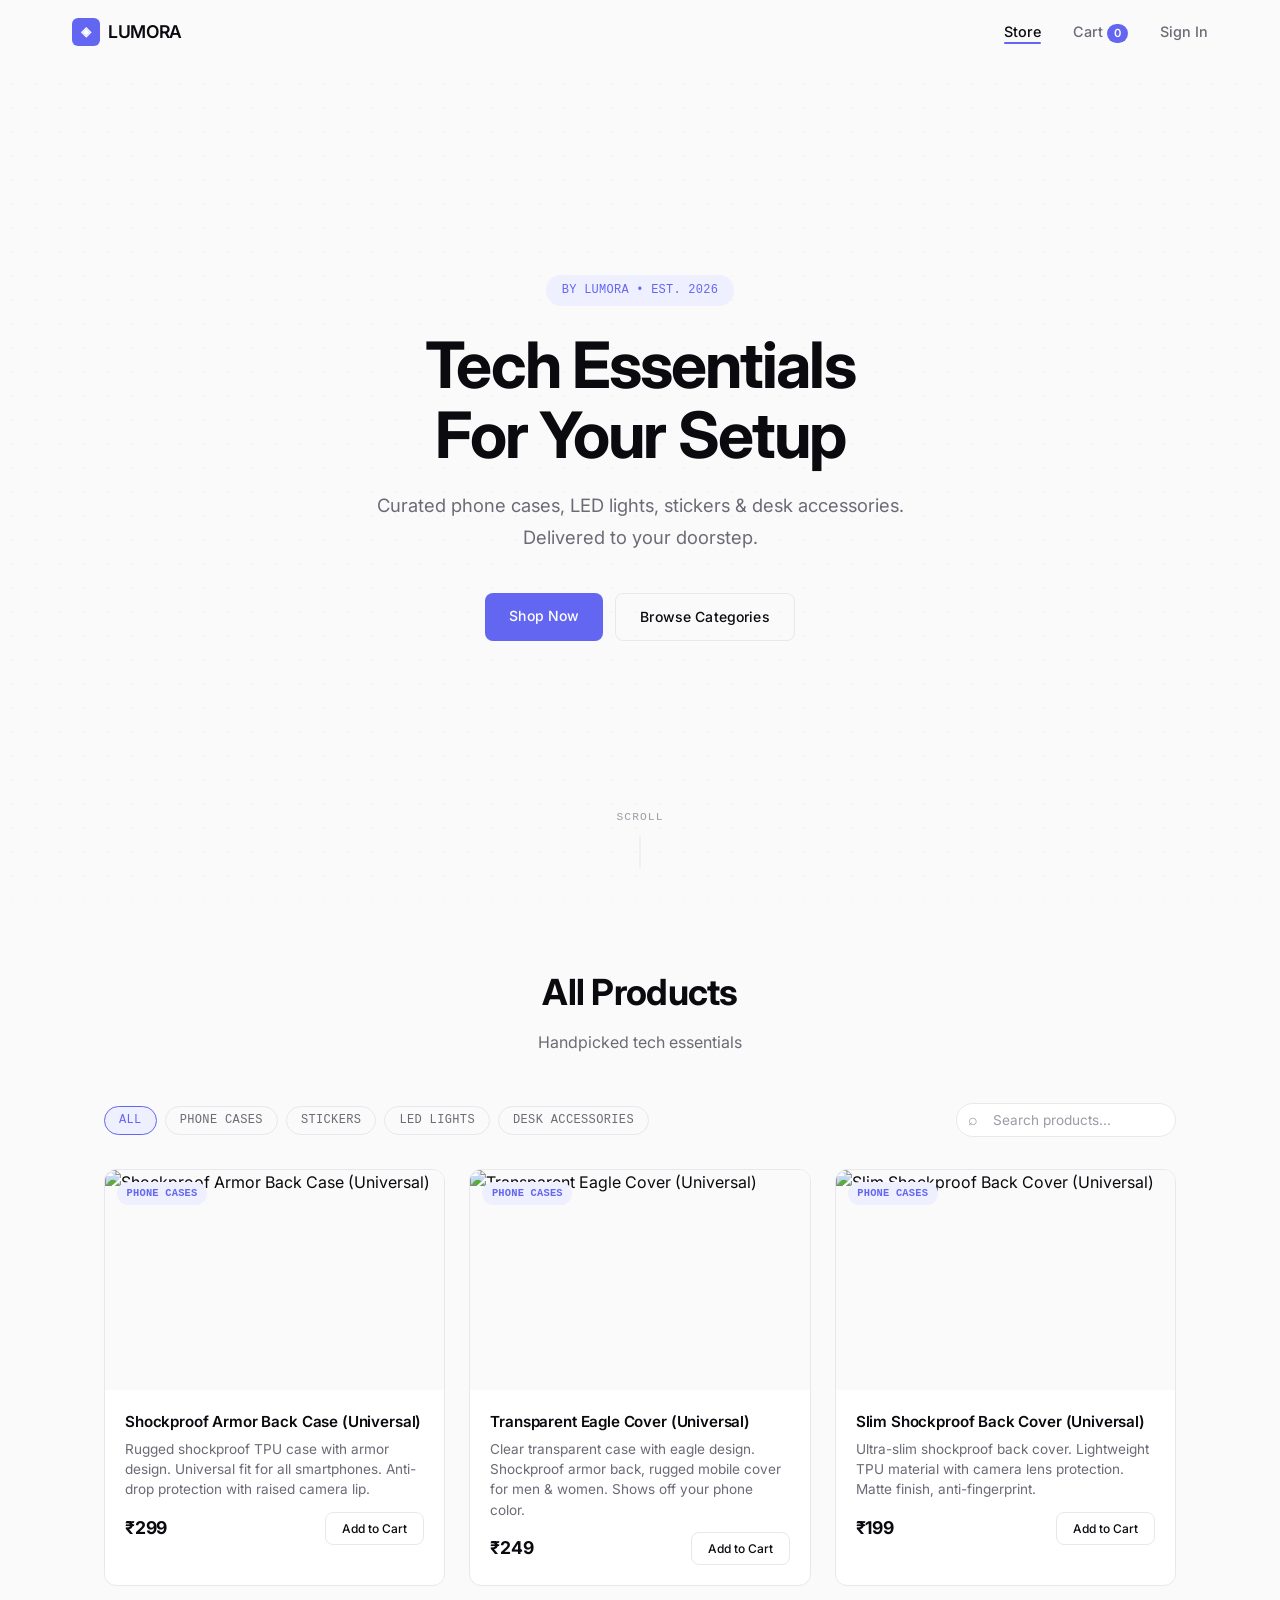
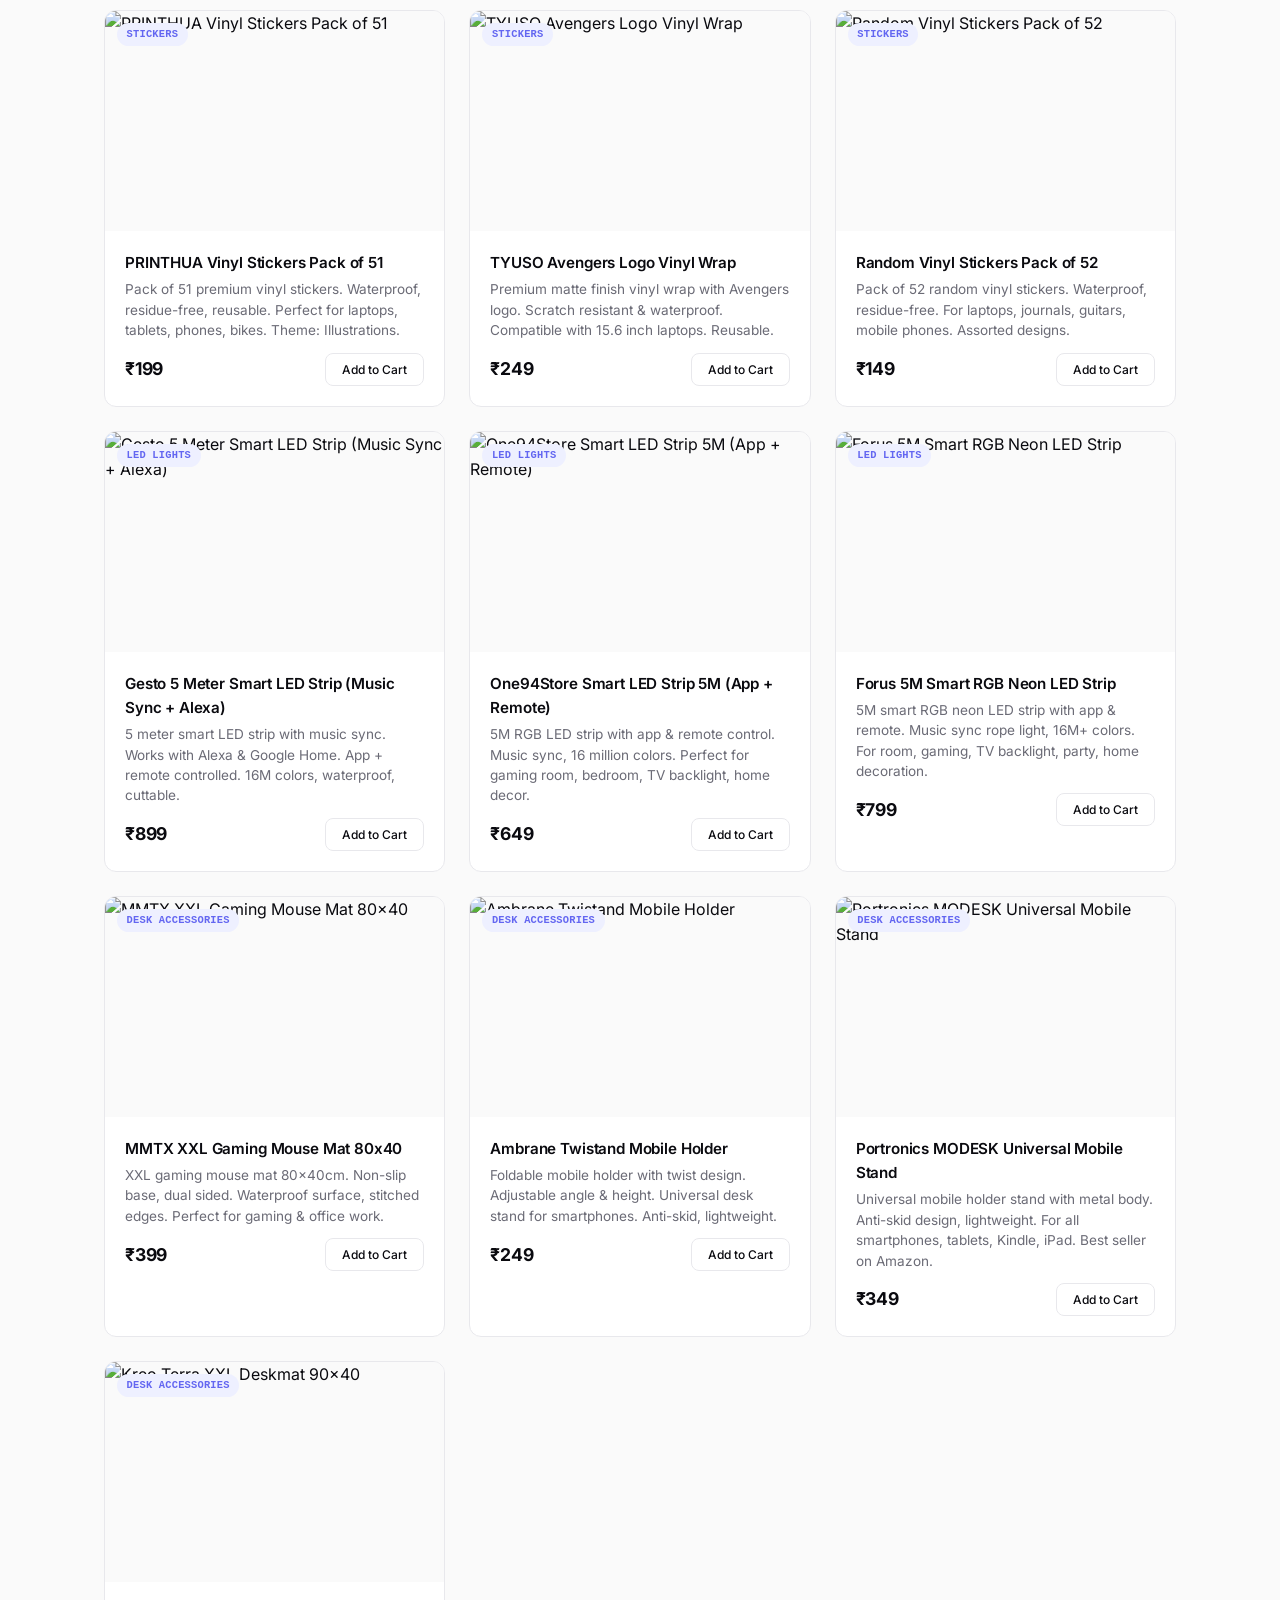
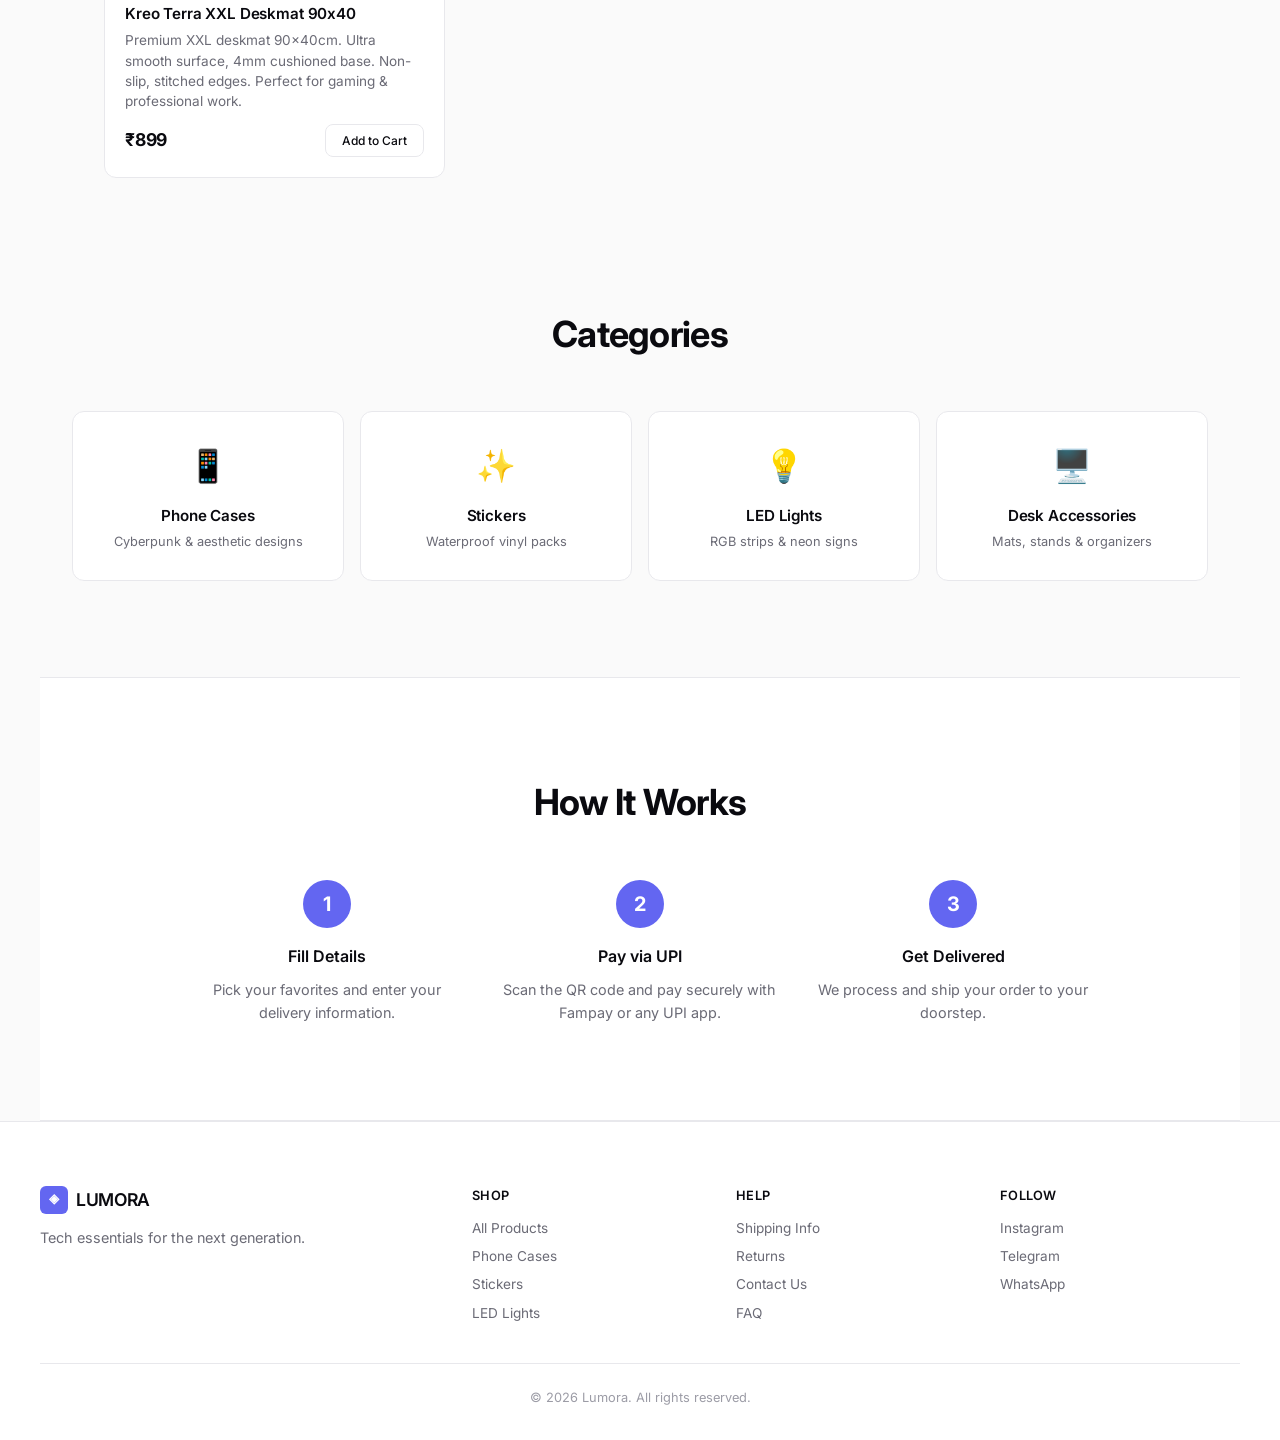
==== commit 4645a142: "Add premium light theme with subtle 3D motion - Apple-inspired, clean, unique" ====
--- a/index.html
+++ b/index.html
@@ -7,7 +7,8 @@
     <link rel="stylesheet" href="css/style.css">
     <link href="https://fonts.googleapis.com/css2?family=Inter:wght@300;400;500;600;700&display=swap" rel="stylesheet">
     <link rel="icon" href="data:image/svg+xml,<svg xmlns='http://www.w3.org/2000/svg' viewBox='0 0 100 100'><text y='.9em' font-size='90'>◈</text></svg>">
-<link rel="stylesheet" href="css/minimal.css"></head>
+    <link rel="stylesheet" href="css/premium.css">
+</head>
 <body>
     <nav class="navbar">
         <div class="nav-container">
@@ -145,5 +146,6 @@
 
     <script src="js/products.js"></script>
     <script src="js/main.js"></script>
-<script src="js/minimal.js"></script></body>
+    <script src="js/premium.js"></script>
+</body>
 </html>
--- a/css/premium.css
+++ b/css/premium.css
@@ -0,0 +1,1170 @@
+/* ============================================
+   LUMORA STORE — Premium 3D Motion
+   Apple-inspired: subtle, purposeful, refined
+   ============================================ */
+
+/* --- Theme: Clean Light --- */
+:root {
+    --bg: #fafafa;
+    --surface: #ffffff;
+    --card: #ffffff;
+    --border: #e8e8ec;
+    --text: #0a0a0f;
+    --text-secondary: #6b6b76;
+    --text-dim: #9c9ca6;
+    --accent: #6366f1;
+    --accent-hover: #5457e5;
+    --accent-light: #eef0ff;
+    --success: #10b981;
+    --danger: #ef4444;
+    --warning: #f59e0b;
+    --radius: 12px;
+    --radius-sm: 8px;
+    --shadow-sm: 0 1px 2px rgba(0, 0, 0, 0.04);
+    --shadow: 0 1px 3px rgba(0, 0, 0, 0.06), 0 1px 2px rgba(0, 0, 0, 0.04);
+    --shadow-hover: 0 4px 12px rgba(0, 0, 0, 0.08), 0 2px 4px rgba(0, 0, 0, 0.04);
+    --shadow-lg: 0 10px 30px rgba(0, 0, 0, 0.08), 0 4px 8px rgba(0, 0, 0, 0.04);
+    --transition: 0.2s cubic-bezier(0.25, 0.46, 0.45, 0.94);
+    --transition-slow: 0.4s cubic-bezier(0.25, 0.46, 0.45, 0.94);
+}
+
+* { margin: 0; padding: 0; box-sizing: border-box; }
+html { scroll-behavior: smooth; }
+
+body {
+    font-family: 'Inter', -apple-system, BlinkMacSystemFont, 'Segoe UI', sans-serif;
+    background: var(--bg);
+    color: var(--text);
+    line-height: 1.6;
+    -webkit-font-smoothing: antialiased;
+    -moz-osx-font-smoothing: grayscale;
+}
+
+/* --- Subtle Dot Grid --- */
+body::before {
+    content: '';
+    position: fixed;
+    top: 0; left: 0; width: 100%; height: 100%;
+    background-image: radial-gradient(circle, rgba(0, 0, 0, 0.025) 1px, transparent 1px);
+    background-size: 24px 24px;
+    pointer-events: none;
+    z-index: 0;
+}
+
+/* --- Navbar --- */
+.navbar {
+    position: fixed;
+    top: 0; left: 0; width: 100%;
+    z-index: 1000;
+    background: rgba(250, 250, 250, 0.8);
+    backdrop-filter: blur(20px) saturate(180%);
+    -webkit-backdrop-filter: blur(20px) saturate(180%);
+    border-bottom: 1px solid transparent;
+    transition: border-color 0.3s ease, background 0.3s ease;
+}
+.navbar.scrolled {
+    border-bottom-color: var(--border);
+    background: rgba(250, 250, 250, 0.95);
+}
+.nav-container {
+    max-width: 1200px;
+    margin: 0 auto;
+    padding: 0 2rem;
+    display: flex;
+    align-items: center;
+    justify-content: space-between;
+    height: 64px;
+}
+.logo {
+    display: flex;
+    align-items: center;
+    gap: 0.5rem;
+    text-decoration: none;
+    color: var(--text);
+    font-size: 1.1rem;
+    font-weight: 600;
+    letter-spacing: -0.02em;
+}
+.logo-icon {
+    width: 28px; height: 28px;
+    background: var(--accent);
+    border-radius: 6px;
+    display: flex;
+    align-items: center;
+    justify-content: center;
+    color: white;
+    font-size: 0.8rem;
+    font-weight: 700;
+}
+.nav-links {
+    display: flex;
+    list-style: none;
+    gap: 2rem;
+    align-items: center;
+}
+.nav-link {
+    color: var(--text-secondary);
+    text-decoration: none;
+    font-size: 0.9rem;
+    font-weight: 500;
+    transition: color 0.2s ease;
+    position: relative;
+}
+.nav-link:hover, .nav-link.active { color: var(--text); }
+.nav-link::after {
+    content: '';
+    position: absolute;
+    bottom: -4px; left: 0;
+    width: 0; height: 2px;
+    background: var(--accent);
+    border-radius: 1px;
+    transition: width 0.25s ease;
+}
+.nav-link:hover::after, .nav-link.active::after { width: 100%; }
+.cart-count {
+    background: var(--accent);
+    color: white;
+    font-size: 0.7rem;
+    font-weight: 600;
+    padding: 0.15rem 0.45rem;
+    border-radius: 10px;
+    min-width: 18px;
+    text-align: center;
+}
+.menu-toggle {
+    display: none;
+    background: none;
+    border: none;
+    color: var(--text);
+    font-size: 1.25rem;
+    cursor: pointer;
+}
+
+/* --- Hero --- */
+.hero {
+    min-height: 100vh;
+    display: flex;
+    align-items: center;
+    justify-content: center;
+    padding: 8rem 2rem 4rem;
+    text-align: center;
+    position: relative;
+    overflow: hidden;
+}
+.hero-content {
+    max-width: 720px;
+    position: relative;
+    z-index: 2;
+}
+.hero-badge {
+    display: inline-block;
+    font-size: 0.75rem;
+    color: var(--accent);
+    background: var(--accent-light);
+    padding: 0.35rem 1rem;
+    border-radius: 20px;
+    font-weight: 500;
+    letter-spacing: 0.02em;
+    margin-bottom: 1.5rem;
+}
+.hero-title {
+    font-size: clamp(2.75rem, 6vw, 4rem);
+    font-weight: 700;
+    line-height: 1.1;
+    letter-spacing: -0.03em;
+    margin-bottom: 1.25rem;
+    color: var(--text);
+}
+.hero-subtitle {
+    font-size: 1.15rem;
+    color: var(--text-secondary);
+    margin-bottom: 2.5rem;
+    font-weight: 400;
+    line-height: 1.7;
+    max-width: 540px;
+    margin-left: auto;
+    margin-right: auto;
+}
+.hero-cta {
+    display: flex;
+    gap: 0.75rem;
+    justify-content: center;
+    flex-wrap: wrap;
+}
+
+/* --- Buttons --- */
+.btn {
+    font-size: 0.875rem;
+    font-weight: 500;
+    letter-spacing: 0.01em;
+    padding: 0.75rem 1.5rem;
+    border: none;
+    cursor: pointer;
+    transition: all 0.2s ease;
+    text-decoration: none;
+    display: inline-block;
+    border-radius: var(--radius-sm);
+}
+.btn-primary {
+    background: var(--accent);
+    color: white;
+}
+.btn-primary:hover {
+    background: var(--accent-hover);
+    transform: translateY(-1px);
+    box-shadow: 0 4px 12px rgba(99, 102, 241, 0.25);
+}
+.btn-secondary {
+    background: transparent;
+    color: var(--text);
+    border: 1px solid var(--border);
+}
+.btn-secondary:hover {
+    border-color: var(--text-dim);
+    transform: translateY(-1px);
+}
+.btn-small { padding: 0.5rem 1rem; font-size: 0.8rem; }
+
+/* --- Scroll Indicator --- */
+.scroll-indicator {
+    position: absolute;
+    bottom: 2rem;
+    left: 50%;
+    transform: translateX(-50%);
+    text-align: center;
+}
+.scroll-indicator span {
+    font-size: 0.7rem;
+    color: var(--text-dim);
+    letter-spacing: 0.1em;
+    text-transform: uppercase;
+}
+.scroll-line {
+    width: 1px;
+    height: 32px;
+    background: var(--border);
+    margin: 0.5rem auto 0;
+}
+
+/* --- Sections --- */
+section {
+    padding: 6rem 2rem;
+    max-width: 1200px;
+    margin: 0 auto;
+}
+.section-header {
+    text-align: center;
+    margin-bottom: 3rem;
+}
+.section-title {
+    font-size: clamp(1.75rem, 3.5vw, 2.25rem);
+    font-weight: 700;
+    letter-spacing: -0.02em;
+    margin-bottom: 0.5rem;
+    color: var(--text);
+}
+.section-subtitle {
+    color: var(--text-secondary);
+    font-size: 1rem;
+    font-weight: 400;
+}
+
+/* --- Products --- */
+.products-section { padding-top: 4rem; }
+.filter-bar {
+    max-width: 1200px;
+    margin: 0 auto 2rem;
+    padding: 0 2rem;
+    display: flex;
+    gap: 0.5rem;
+    flex-wrap: wrap;
+    align-items: center;
+}
+.filter-btn {
+    font-size: 0.75rem;
+    padding: 0.4rem 0.875rem;
+    background: transparent;
+    border: 1px solid var(--border);
+    color: var(--text-secondary);
+    cursor: pointer;
+    border-radius: 20px;
+    transition: all 0.2s ease;
+    font-weight: 500;
+}
+.filter-btn:hover, .filter-btn.active {
+    border-color: var(--accent);
+    color: var(--accent);
+    background: var(--accent-light);
+}
+.search-box { margin-left: auto; position: relative; }
+.search-box input {
+    padding: 0.5rem 0.875rem 0.5rem 2.25rem;
+    background: var(--surface);
+    border: 1px solid var(--border);
+    border-radius: 20px;
+    color: var(--text);
+    font-size: 0.85rem;
+    outline: none;
+    width: 220px;
+    transition: border-color 0.2s ease, box-shadow 0.2s ease;
+}
+.search-box input:focus {
+    border-color: var(--accent);
+    box-shadow: 0 0 0 3px rgba(99, 102, 241, 0.1);
+}
+.search-box input::placeholder { color: var(--text-dim); }
+.search-box::before {
+    content: '\2315';
+    position: absolute;
+    left: 0.75rem;
+    top: 50%;
+    transform: translateY(-50%);
+    color: var(--text-dim);
+    font-size: 1rem;
+}
+
+/* --- Product Grid --- */
+.product-grid {
+    display: grid;
+    grid-template-columns: repeat(auto-fill, minmax(280px, 1fr));
+    gap: 1.5rem;
+    max-width: 1200px;
+    margin: 0 auto;
+    padding: 0 2rem;
+}
+.product-card {
+    background: var(--card);
+    border: 1px solid var(--border);
+    border-radius: var(--radius);
+    overflow: hidden;
+    transition: all 0.3s cubic-bezier(0.25, 0.46, 0.45, 0.94);
+    cursor: pointer;
+    transform-style: preserve-3d;
+}
+.product-card:hover {
+    transform: translateY(-4px);
+    box-shadow: var(--shadow-hover);
+    border-color: rgba(99, 102, 241, 0.15);
+}
+.product-image {
+    position: relative;
+    width: 100%;
+    height: 220px;
+    background: var(--bg);
+    overflow: hidden;
+}
+.product-image img {
+    width: 100%;
+    height: 100%;
+    object-fit: cover;
+    transition: transform 0.5s cubic-bezier(0.25, 0.46, 0.45, 0.94);
+}
+.product-card:hover .product-image img {
+    transform: scale(1.03);
+}
+.product-badge {
+    position: absolute;
+    top: 0.75rem;
+    left: 0.75rem;
+    font-size: 0.65rem;
+    color: var(--accent);
+    background: var(--accent-light);
+    padding: 0.2rem 0.6rem;
+    border-radius: 12px;
+    font-weight: 600;
+    letter-spacing: 0.02em;
+}
+.product-info { padding: 1.25rem; }
+.product-name {
+    font-size: 0.95rem;
+    font-weight: 600;
+    margin-bottom: 0.25rem;
+    color: var(--text);
+    letter-spacing: -0.01em;
+}
+.product-desc {
+    font-size: 0.85rem;
+    color: var(--text-secondary);
+    margin-bottom: 0.75rem;
+    line-height: 1.5;
+}
+.product-footer {
+    display: flex;
+    align-items: center;
+    justify-content: space-between;
+}
+.product-price {
+    font-size: 1.1rem;
+    font-weight: 700;
+    color: var(--text);
+    letter-spacing: -0.01em;
+}
+.add-to-cart {
+    padding: 0.5rem 1rem;
+    background: transparent;
+    border: 1px solid var(--border);
+    color: var(--text);
+    font-size: 0.75rem;
+    font-weight: 500;
+    cursor: pointer;
+    transition: all 0.2s ease;
+    border-radius: var(--radius-sm);
+}
+.add-to-cart:hover {
+    background: var(--accent);
+    color: white;
+    border-color: var(--accent);
+}
+
+/* --- Categories --- */
+.categories-section { padding-top: 2rem; }
+.category-grid {
+    display: grid;
+    grid-template-columns: repeat(auto-fill, minmax(220px, 1fr));
+    gap: 1rem;
+}
+.category-card {
+    background: var(--card);
+    border: 1px solid var(--border);
+    border-radius: var(--radius);
+    padding: 1.75rem 1.5rem;
+    text-align: center;
+    text-decoration: none;
+    color: var(--text);
+    transition: all 0.25s ease;
+}
+.category-card:hover {
+    transform: translateY(-3px);
+    box-shadow: var(--shadow-hover);
+    border-color: rgba(99, 102, 241, 0.12);
+}
+.category-icon {
+    font-size: 2rem;
+    margin-bottom: 0.75rem;
+    display: block;
+}
+.category-card h3 {
+    font-size: 0.95rem;
+    font-weight: 600;
+    margin-bottom: 0.25rem;
+    letter-spacing: -0.01em;
+}
+.category-card p {
+    font-size: 0.8rem;
+    color: var(--text-secondary);
+}
+
+/* --- How It Works --- */
+.how-it-works {
+    background: var(--surface);
+    border-top: 1px solid var(--border);
+    border-bottom: 1px solid var(--border);
+}
+.steps-grid {
+    display: grid;
+    grid-template-columns: repeat(auto-fit, minmax(260px, 1fr));
+    gap: 2.5rem;
+    max-width: 900px;
+    margin: 0 auto;
+}
+.step { text-align: center; }
+.step-number {
+    width: 48px; height: 48px;
+    border-radius: 50%;
+    background: var(--accent);
+    color: white;
+    font-size: 1.25rem;
+    font-weight: 700;
+    display: flex;
+    align-items: center;
+    justify-content: center;
+    margin: 0 auto 1rem;
+}
+.step h3 {
+    font-size: 1rem;
+    font-weight: 600;
+    margin-bottom: 0.5rem;
+}
+.step p {
+    font-size: 0.9rem;
+    color: var(--text-secondary);
+}
+
+/* --- Cart --- */
+.cart-container {
+    max-width: 800px;
+    margin: 0 auto;
+    padding: 8rem 2rem 3rem;
+}
+.cart-items { margin-bottom: 1.5rem; }
+.cart-item {
+    display: flex;
+    align-items: center;
+    gap: 1.25rem;
+    background: var(--card);
+    border: 1px solid var(--border);
+    border-radius: var(--radius);
+    padding: 1.25rem;
+    margin-bottom: 0.75rem;
+    transition: border-color 0.2s ease;
+}
+.cart-item:hover { border-color: rgba(99, 102, 241, 0.12); }
+.cart-item-img {
+    width: 64px; height: 64px;
+    object-fit: cover;
+    border-radius: var(--radius-sm);
+    flex-shrink: 0;
+}
+.cart-item-info { flex: 1; }
+.cart-item-name {
+    font-size: 0.95rem;
+    font-weight: 600;
+    margin-bottom: 0.15rem;
+}
+.cart-item-price {
+    color: var(--text-secondary);
+    font-size: 0.85rem;
+}
+.cart-item-total {
+    font-size: 1rem;
+    font-weight: 600;
+    color: var(--text);
+}
+.remove-btn {
+    background: none;
+    border: none;
+    color: var(--text-dim);
+    font-size: 1.25rem;
+    cursor: pointer;
+    padding: 0.25rem;
+    transition: color 0.2s ease;
+}
+.remove-btn:hover { color: var(--danger); }
+.cart-summary {
+    background: var(--card);
+    border: 1px solid var(--border);
+    border-radius: var(--radius);
+    padding: 1.5rem;
+}
+.summary-row {
+    display: flex;
+    justify-content: space-between;
+    padding: 0.5rem 0;
+    font-size: 0.95rem;
+}
+.summary-total {
+    font-size: 1.25rem;
+    font-weight: 700;
+    border-top: 1px solid var(--border);
+    margin-top: 0.5rem;
+    padding-top: 1rem;
+}
+.checkout-btn { width: 100%; margin-top: 1rem; }
+.empty-cart {
+    text-align: center;
+    padding: 4rem 2rem;
+    color: var(--text-secondary);
+}
+.empty-cart-icon {
+    font-size: 3rem;
+    margin-bottom: 1rem;
+    display: block;
+}
+
+/* --- Modals --- */
+.modal-overlay {
+    position: fixed;
+    top: 0; left: 0;
+    width: 100%; height: 100%;
+    background: rgba(0, 0, 0, 0.3);
+    backdrop-filter: blur(8px);
+    -webkit-backdrop-filter: blur(8px);
+    z-index: 2000;
+    display: none;
+    align-items: center;
+    justify-content: center;
+    padding: 2rem;
+}
+.modal-overlay.active { display: flex; }
+.modal {
+    background: var(--card);
+    border: 1px solid var(--border);
+    border-radius: var(--radius);
+    max-width: 480px;
+    width: 100%;
+    max-height: 90vh;
+    overflow-y: auto;
+    position: relative;
+    padding: 2rem;
+    box-shadow: var(--shadow-lg);
+}
+.modal-large { max-width: 600px; }
+.modal-close {
+    position: absolute;
+    top: 0.75rem;
+    right: 0.75rem;
+    background: none;
+    border: none;
+    color: var(--text-secondary);
+    font-size: 1.5rem;
+    cursor: pointer;
+    z-index: 1;
+    transition: color 0.2s ease;
+}
+.modal-close:hover { color: var(--text); }
+.modal-title {
+    font-size: 1.25rem;
+    font-weight: 600;
+    margin-bottom: 1.5rem;
+}
+
+/* --- Product Modal --- */
+.modal-product {
+    display: flex;
+    flex-direction: column;
+    gap: 1.5rem;
+}
+.modal-product-image {
+    width: 100%;
+    height: 250px;
+    background: var(--bg);
+    border-radius: var(--radius);
+    overflow: hidden;
+}
+.modal-product-image img {
+    width: 100%;
+    height: 100%;
+    object-fit: cover;
+}
+.modal-product-info h2 {
+    font-size: 1.25rem;
+    font-weight: 600;
+    margin-bottom: 0.5rem;
+}
+.modal-product-info .product-desc { margin-bottom: 1rem; }
+.product-specs { margin-bottom: 1rem; }
+.product-specs h4 {
+    font-size: 0.85rem;
+    font-weight: 600;
+    margin-bottom: 0.5rem;
+}
+.product-specs ul { list-style: none; padding-left: 0; }
+.product-specs li {
+    font-size: 0.85rem;
+    color: var(--text-secondary);
+    padding: 0.2rem 0;
+}
+.product-specs li::before {
+    content: '\2022 ';
+    color: var(--accent);
+}
+
+/* --- Payment --- */
+.payment-section { text-align: center; padding: 1.5rem 0; }
+.payment-qr { text-align: center; }
+.payment-instruction {
+    font-size: 0.9rem;
+    color: var(--text-secondary);
+    margin-bottom: 1rem;
+}
+.qr-image {
+    width: 250px;
+    height: 250px;
+    margin: 0 auto 1rem;
+    display: block;
+    border-radius: var(--radius);
+    border: 1px solid var(--border);
+}
+.payment-details {
+    background: var(--bg);
+    border-radius: var(--radius);
+    padding: 1rem;
+    margin-bottom: 1rem;
+    text-align: left;
+}
+.payment-details p {
+    font-size: 0.85rem;
+    margin-bottom: 0.25rem;
+}
+.payment-warning {
+    font-size: 0.8rem;
+    color: var(--warning);
+    margin-bottom: 1rem;
+}
+
+/* --- Order Form --- */
+.order-form {
+    display: flex;
+    flex-direction: column;
+    gap: 1rem;
+}
+.form-group {
+    display: flex;
+    flex-direction: column;
+    gap: 0.25rem;
+}
+.form-row {
+    display: grid;
+    grid-template-columns: 1fr 1fr;
+    gap: 1rem;
+}
+.form-group label {
+    font-size: 0.8rem;
+    font-weight: 500;
+    color: var(--text-secondary);
+}
+.form-group input,
+.form-group textarea,
+.form-group select {
+    padding: 0.6rem 0.75rem;
+    background: var(--bg);
+    border: 1px solid var(--border);
+    border-radius: var(--radius-sm);
+    color: var(--text);
+    font-size: 0.9rem;
+    outline: none;
+    transition: border-color 0.2s ease, box-shadow 0.2s ease;
+}
+.form-group input:focus,
+.form-group textarea:focus,
+.form-group select:focus {
+    border-color: var(--accent);
+    box-shadow: 0 0 0 3px rgba(99, 102, 241, 0.1);
+}
+.form-group input::placeholder,
+.form-group textarea::placeholder {
+    color: var(--text-dim);
+}
+.submit-btn { width: 100%; }
+
+/* --- Confirmation --- */
+.confirmation-box {
+    text-align: center;
+    padding: 2rem;
+}
+.confirmation-icon {
+    width: 64px; height: 64px;
+    border-radius: 50%;
+    background: var(--success);
+    color: white;
+    font-size: 2rem;
+    display: flex;
+    align-items: center;
+    justify-content: center;
+    margin: 0 auto 1rem;
+}
+.confirmation-box h2 {
+    font-size: 1.5rem;
+    font-weight: 600;
+    margin-bottom: 0.5rem;
+}
+.confirmation-id {
+    font-size: 0.85rem;
+    color: var(--accent);
+    margin-bottom: 1rem;
+    font-weight: 500;
+}
+.confirmation-details {
+    background: var(--bg);
+    border-radius: var(--radius);
+    padding: 1rem;
+    margin: 1rem 0;
+    text-align: left;
+}
+.confirmation-details p {
+    font-size: 0.9rem;
+    margin-bottom: 0.25rem;
+}
+
+/* --- Admin --- */
+.admin-page {
+    max-width: 1000px;
+    margin: 0 auto;
+    padding: 8rem 2rem 3rem;
+}
+.admin-header { margin-bottom: 2rem; }
+.admin-header h1 {
+    font-size: 1.75rem;
+    font-weight: 700;
+    margin-bottom: 0.5rem;
+}
+.admin-header p {
+    color: var(--text-secondary);
+    font-size: 0.95rem;
+}
+.admin-stats {
+    display: grid;
+    grid-template-columns: repeat(4, 1fr);
+    gap: 1rem;
+    margin-bottom: 2rem;
+}
+.admin-stat {
+    background: var(--card);
+    border: 1px solid var(--border);
+    border-radius: var(--radius);
+    padding: 1.25rem;
+    text-align: center;
+}
+.admin-stat .stat-num {
+    font-size: 1.75rem;
+    font-weight: 700;
+    display: block;
+    color: var(--accent);
+}
+.admin-stat .stat-label {
+    font-size: 0.75rem;
+    color: var(--text-dim);
+    text-transform: uppercase;
+    letter-spacing: 0.05em;
+}
+.admin-orders h3 {
+    font-size: 1rem;
+    font-weight: 600;
+    margin-bottom: 1rem;
+}
+.no-orders {
+    text-align: center;
+    padding: 3rem;
+    color: var(--text-secondary);
+}
+.admin-order {
+    background: var(--card);
+    border: 1px solid var(--border);
+    border-radius: var(--radius);
+    padding: 1.5rem;
+    margin-bottom: 1rem;
+}
+.order-header {
+    display: flex;
+    justify-content: space-between;
+    align-items: center;
+    margin-bottom: 1rem;
+}
+.order-id {
+    font-size: 0.85rem;
+    font-weight: 600;
+    color: var(--accent);
+}
+.order-status {
+    font-size: 0.7rem;
+    font-weight: 600;
+    padding: 0.2rem 0.6rem;
+    border-radius: 10px;
+    text-transform: uppercase;
+    letter-spacing: 0.05em;
+}
+.status-pending { background: #fef3c7; color: #92400e; }
+.status-confirmed { background: #dbeafe; color: #1e40af; }
+.status-ordered { background: #d1fae5; color: #065f46; }
+.status-shipped { background: #e5e7eb; color: #374151; }
+.order-body {
+    display: grid;
+    grid-template-columns: 1fr 1fr 1fr;
+    gap: 1rem;
+    margin-bottom: 1rem;
+}
+.order-customer p, .order-items p {
+    font-size: 0.85rem;
+    margin-bottom: 0.15rem;
+}
+.order-total { text-align: right; }
+.order-total p { font-size: 0.85rem; }
+.order-actions {
+    border-top: 1px solid var(--border);
+    padding-top: 1rem;
+}
+.marketplace-label {
+    font-size: 0.8rem;
+    color: var(--text-secondary);
+    margin-bottom: 0.5rem;
+}
+.marketplace-btns { display: flex; gap: 0.5rem; flex-wrap: wrap; }
+.shipped-label {
+    color: var(--success);
+    font-weight: 600;
+    font-size: 0.9rem;
+}
+
+/* --- Toast --- */
+.toast {
+    position: fixed;
+    bottom: 2rem;
+    right: 2rem;
+    background: var(--card);
+    color: var(--text);
+    padding: 0.75rem 1.25rem;
+    border-radius: var(--radius);
+    font-size: 0.9rem;
+    font-weight: 500;
+    z-index: 3000;
+    opacity: 0;
+    transform: translateY(10px);
+    transition: all 0.3s ease;
+    border: 1px solid var(--border);
+    box-shadow: var(--shadow-lg);
+}
+.toast.show {
+    opacity: 1;
+    transform: translateY(0);
+}
+
+/* --- Footer --- */
+.footer {
+    background: var(--surface);
+    border-top: 1px solid var(--border);
+    padding: 4rem 2rem 2rem;
+}
+.footer-content {
+    max-width: 1200px;
+    margin: 0 auto;
+    display: grid;
+    grid-template-columns: 1fr 2fr;
+    gap: 3rem;
+    margin-bottom: 2rem;
+}
+.footer-brand p {
+    color: var(--text-secondary);
+    margin-top: 0.75rem;
+    font-size: 0.9rem;
+}
+.footer-links {
+    display: grid;
+    grid-template-columns: repeat(3, 1fr);
+    gap: 1.5rem;
+}
+.footer-col h4 {
+    font-size: 0.8rem;
+    font-weight: 600;
+    margin-bottom: 0.75rem;
+    letter-spacing: 0.02em;
+    text-transform: uppercase;
+}
+.footer-col a {
+    display: block;
+    color: var(--text-secondary);
+    text-decoration: none;
+    font-size: 0.85rem;
+    margin-bottom: 0.4rem;
+    transition: color 0.2s ease;
+}
+.footer-col a:hover { color: var(--text); }
+.footer-bottom {
+    max-width: 1200px;
+    margin: 0 auto;
+    padding-top: 1.5rem;
+    border-top: 1px solid var(--border);
+    text-align: center;
+}
+.footer-bottom p {
+    color: var(--text-dim);
+    font-size: 0.8rem;
+}
+
+/* --- Scrollbar --- */
+::-webkit-scrollbar { width: 6px; }
+::-webkit-scrollbar-track { background: var(--bg); }
+::-webkit-scrollbar-thumb {
+    background: var(--border);
+    border-radius: 3px;
+}
+::-webkit-scrollbar-thumb:hover { background: var(--text-dim); }
+
+/* --- Responsive --- */
+@media (max-width: 768px) {
+    .nav-links {
+        display: none;
+        position: absolute;
+        top: 64px;
+        left: 0;
+        width: 100%;
+        background: rgba(250, 250, 250, 0.98);
+        flex-direction: column;
+        padding: 1.5rem 2rem;
+        gap: 1rem;
+        border-bottom: 1px solid var(--border);
+    }
+    .nav-links.active { display: flex; }
+    .menu-toggle { display: block; }
+    .footer-content { grid-template-columns: 1fr; gap: 1.5rem; }
+    .footer-links { grid-template-columns: 1fr; }
+    .cart-item { flex-wrap: wrap; }
+    .filter-bar { flex-direction: column; align-items: stretch; }
+    .search-box { margin-left: 0; }
+    .search-box input { width: 100%; }
+    .form-row { grid-template-columns: 1fr; }
+    .order-body { grid-template-columns: 1fr; }
+    .admin-stats { grid-template-columns: repeat(2, 1fr); }
+    .product-grid { grid-template-columns: repeat(auto-fill, minmax(200px, 1fr)); }
+    .category-grid { grid-template-columns: repeat(2, 1fr); }
+    .steps-grid { grid-template-columns: 1fr; }
+}
+@media (max-width: 480px) {
+    .hero-cta { flex-direction: column; align-items: center; }
+    .btn { width: 100%; text-align: center; }
+    .product-grid { grid-template-columns: 1fr; }
+    .category-grid { grid-template-columns: 1fr; }
+    .admin-stats { grid-template-columns: 1fr; }
+    .marketplace-btns { flex-direction: column; }
+    .marketplace-btn { width: 100%; }
+}
+
+/* --- Admin Login --- */
+.admin-login {
+    display: flex;
+    align-items: center;
+    justify-content: center;
+    min-height: 60vh;
+}
+.admin-login-box {
+    background: var(--card);
+    border: 1px solid var(--border);
+    border-radius: var(--radius);
+    padding: 2.5rem;
+    max-width: 400px;
+    width: 100%;
+    text-align: center;
+}
+.admin-login-box h2 {
+    font-size: 1.5rem;
+    font-weight: 600;
+    margin-bottom: 0.5rem;
+}
+.admin-login-box p {
+    color: var(--text-secondary);
+    font-size: 0.9rem;
+    margin-bottom: 1.5rem;
+}
+
+/* --- Admin Top Bar --- */
+.admin-top-bar {
+    display: flex;
+    justify-content: space-between;
+    align-items: center;
+    margin-bottom: 1.5rem;
+    flex-wrap: wrap;
+    gap: 0.5rem;
+}
+.admin-top-bar h2 {
+    font-size: 1.25rem;
+    font-weight: 600;
+}
+.admin-top-actions { display: flex; gap: 0.5rem; }
+
+/* --- Add Product Form --- */
+.add-product-form {
+    background: var(--card);
+    border: 1px solid var(--border);
+    border-radius: var(--radius);
+    padding: 1.5rem;
+    margin-bottom: 1.5rem;
+}
+.add-product-form h3 {
+    font-size: 1rem;
+    font-weight: 600;
+    margin-bottom: 1rem;
+}
+.add-product-form .form-group small {
+    display: block;
+    font-size: 0.75rem;
+    color: var(--text-dim);
+    margin-top: 0.25rem;
+}
+.add-product-form select {
+    padding: 0.6rem 0.75rem;
+    background: var(--bg);
+    border: 1px solid var(--border);
+    border-radius: var(--radius-sm);
+    color: var(--text);
+    font-size: 0.9rem;
+    outline: none;
+    width: 100%;
+    transition: border-color 0.2s ease, box-shadow 0.2s ease;
+}
+.add-product-form select:focus {
+    border-color: var(--accent);
+    box-shadow: 0 0 0 3px rgba(99, 102, 241, 0.1);
+}
+.form-actions { display: flex; gap: 0.5rem; margin-top: 0.5rem; }
+
+/* --- Profile --- */
+.profile-container {
+    max-width: 800px;
+    margin: 0 auto;
+    padding: 8rem 2rem 3rem;
+}
+.profile-header { text-align: center; margin-bottom: 2rem; }
+.profile-avatar {
+    width: 80px; height: 80px;
+    border-radius: 50%;
+    background: var(--accent);
+    color: white;
+    font-size: 2rem;
+    display: flex;
+    align-items: center;
+    justify-content: center;
+    margin: 0 auto 1rem;
+}
+.profile-header h1 {
+    font-size: 1.5rem;
+    font-weight: 600;
+    margin-bottom: 0.25rem;
+}
+.profile-header p {
+    color: var(--text-secondary);
+    font-size: 0.9rem;
+}
+.profile-section {
+    background: var(--card);
+    border: 1px solid var(--border);
+    border-radius: var(--radius);
+    padding: 1.5rem;
+}
+.profile-section h2 {
+    font-size: 1rem;
+    font-weight: 600;
+    margin-bottom: 1rem;
+}
+.profile-order {
+    border: 1px solid var(--border);
+    border-radius: var(--radius-sm);
+    padding: 1rem;
+    margin-bottom: 0.75rem;
+}
+.profile-order-header {
+    display: flex;
+    justify-content: space-between;
+    align-items: center;
+    margin-bottom: 0.5rem;
+}
+.profile-order-items p {
+    font-size: 0.85rem;
+    color: var(--text-secondary);
+}
+.profile-order-total {
+    margin-top: 0.5rem;
+    padding-top: 0.5rem;
+    border-top: 1px solid var(--border);
+}
+.profile-order-total p { font-size: 0.85rem; }
+
+/* --- Payment Info Form --- */
+.payment-info-form { text-align: left; }
+.payment-info-form h3 {
+    font-size: 1.1rem;
+    font-weight: 600;
+    margin-bottom: 0.5rem;
+}
+.payment-info-form p {
+    font-size: 0.9rem;
+    color: var(--text-secondary);
+    margin-bottom: 1rem;
+}
+.payment-info-form small {
+    display: block;
+    font-size: 0.75rem;
+    color: var(--text-dim);
+    margin-top: 0.25rem;
+}
+
+/* --- Action Buttons --- */
+.action-btns { display: flex; gap: 0.5rem; flex-wrap: wrap; }
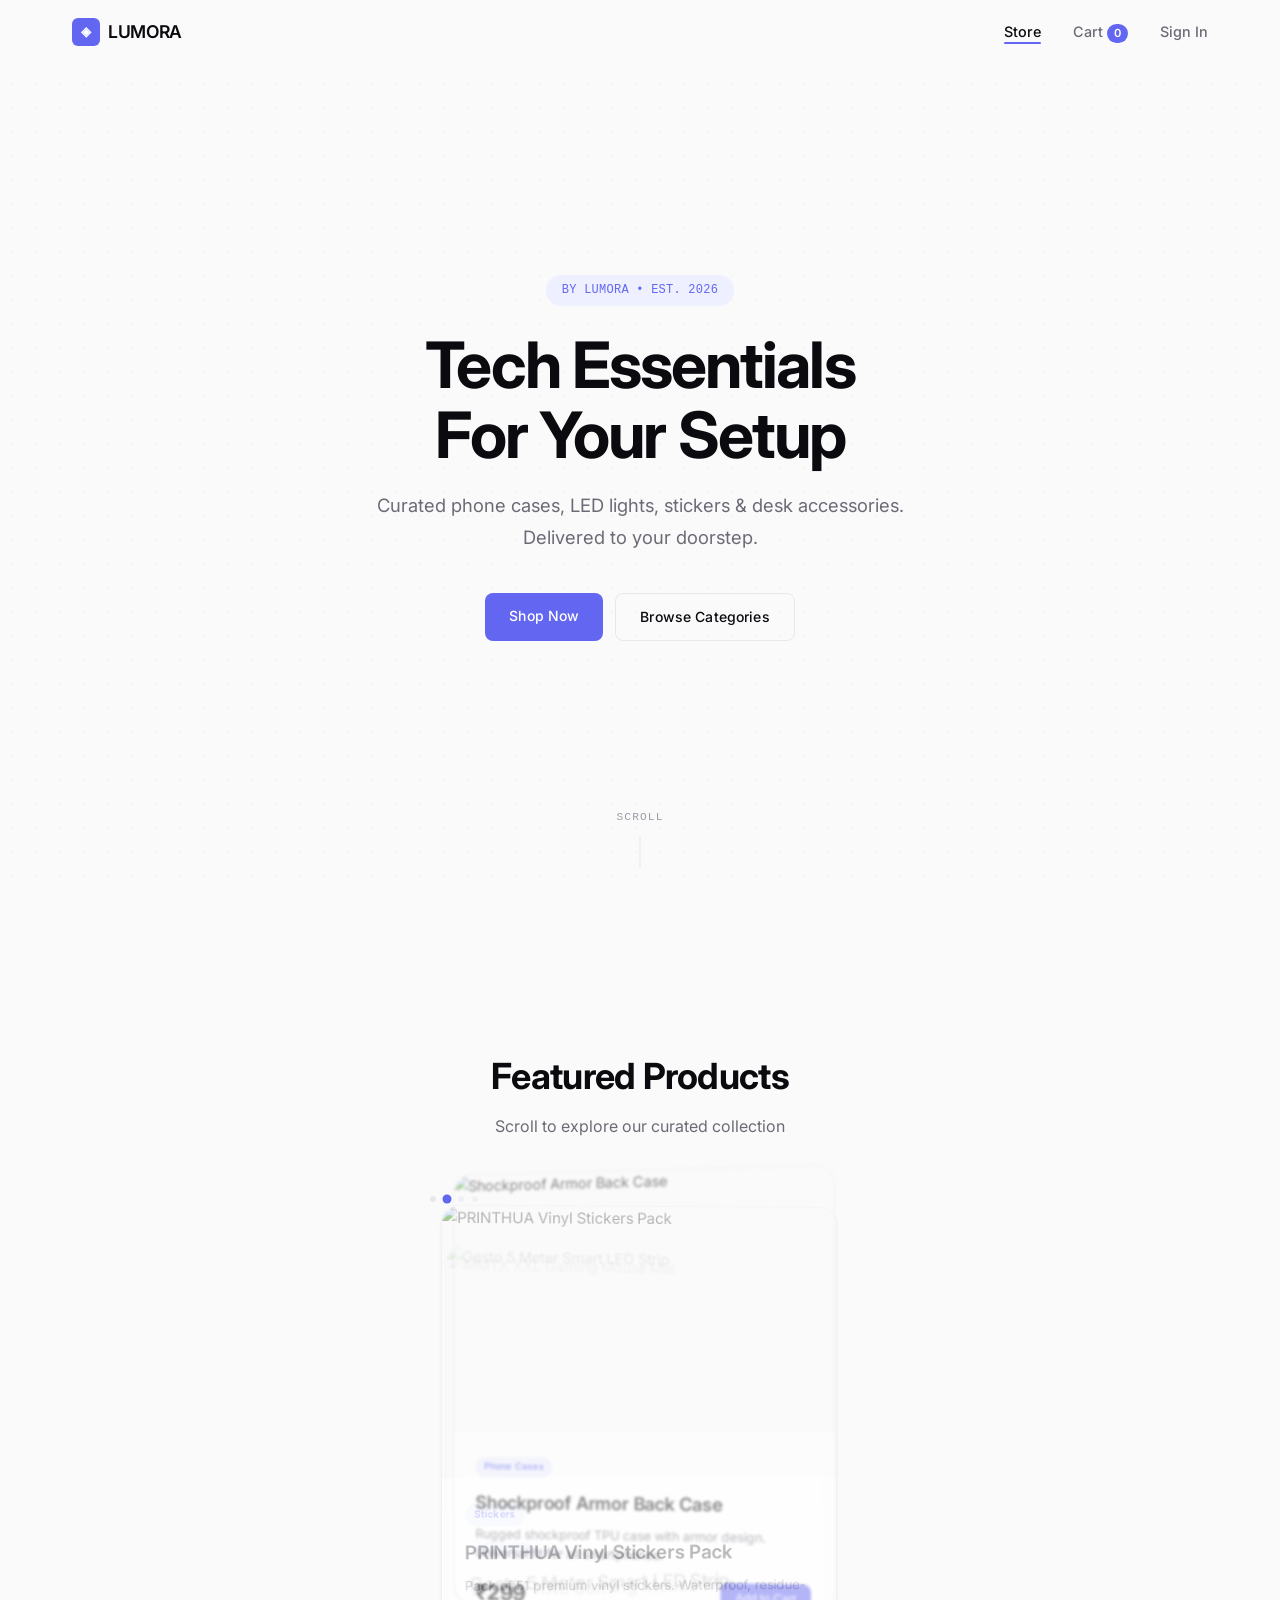
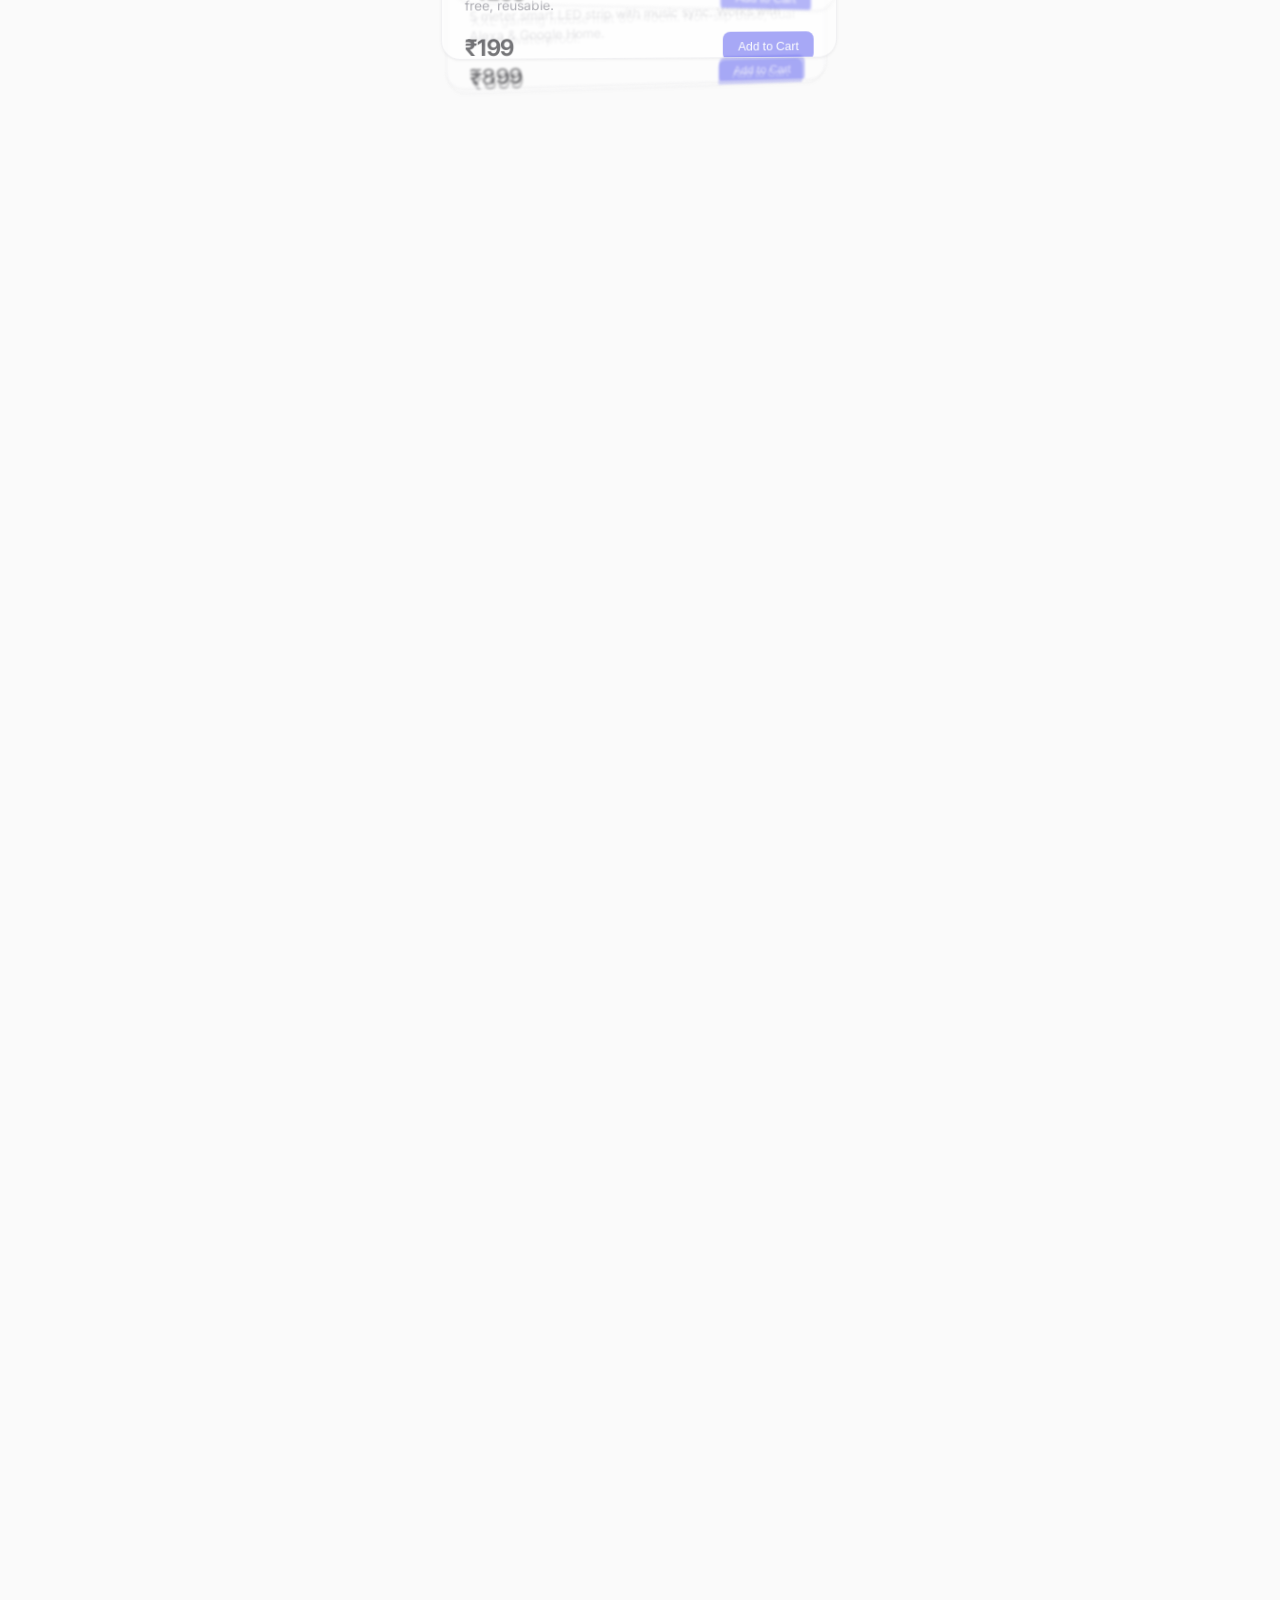
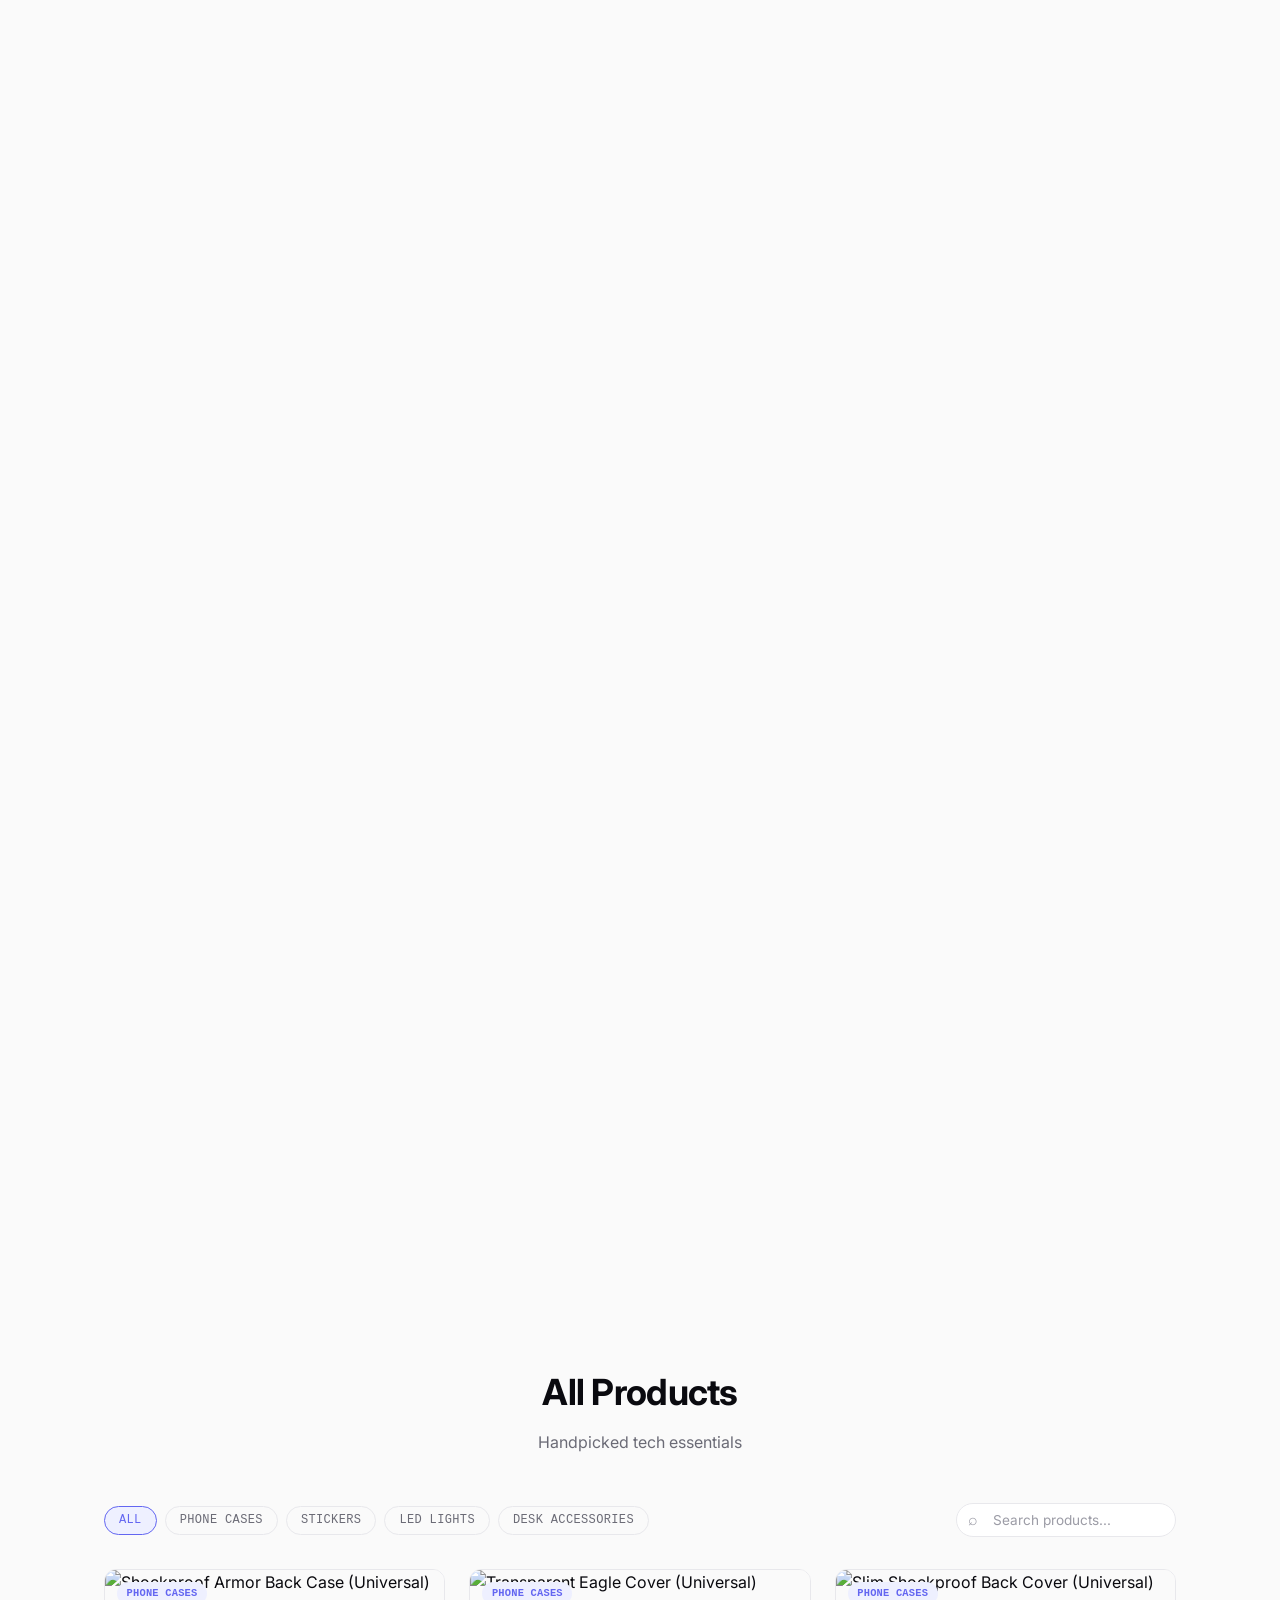
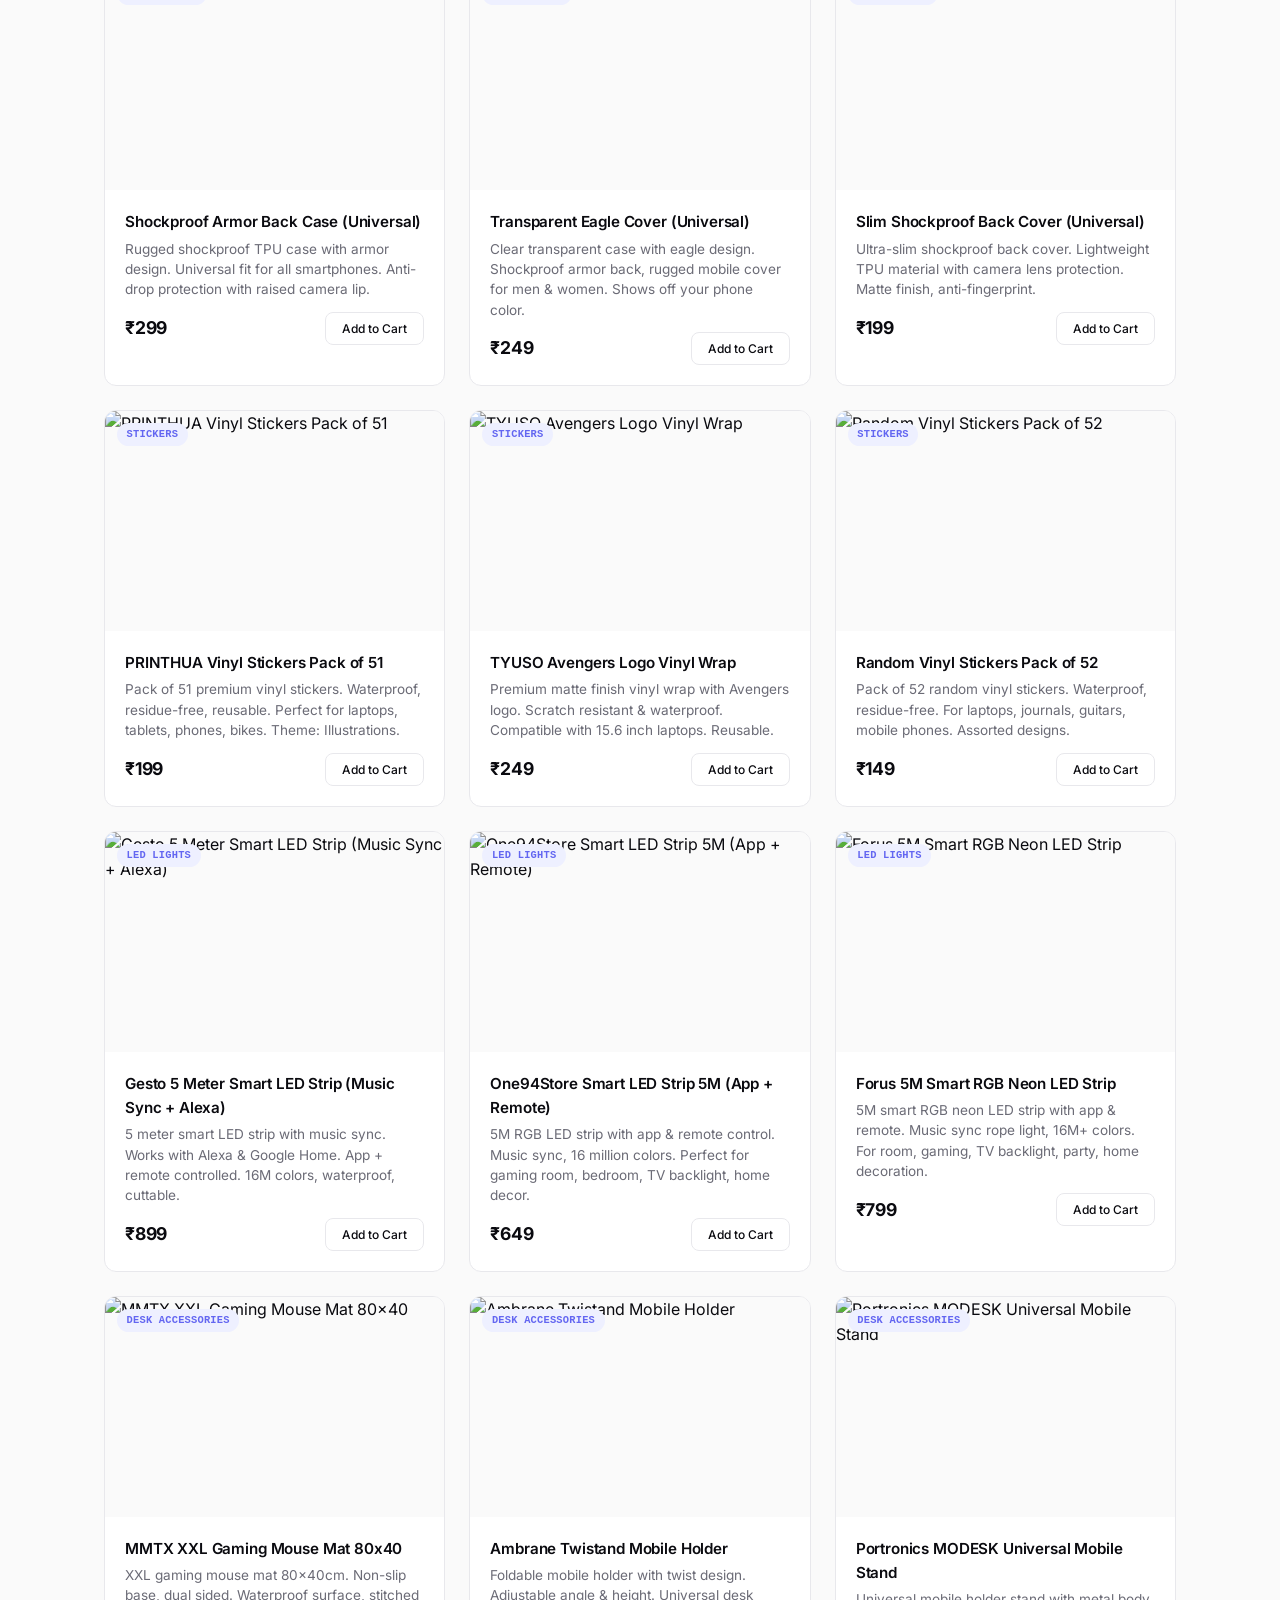
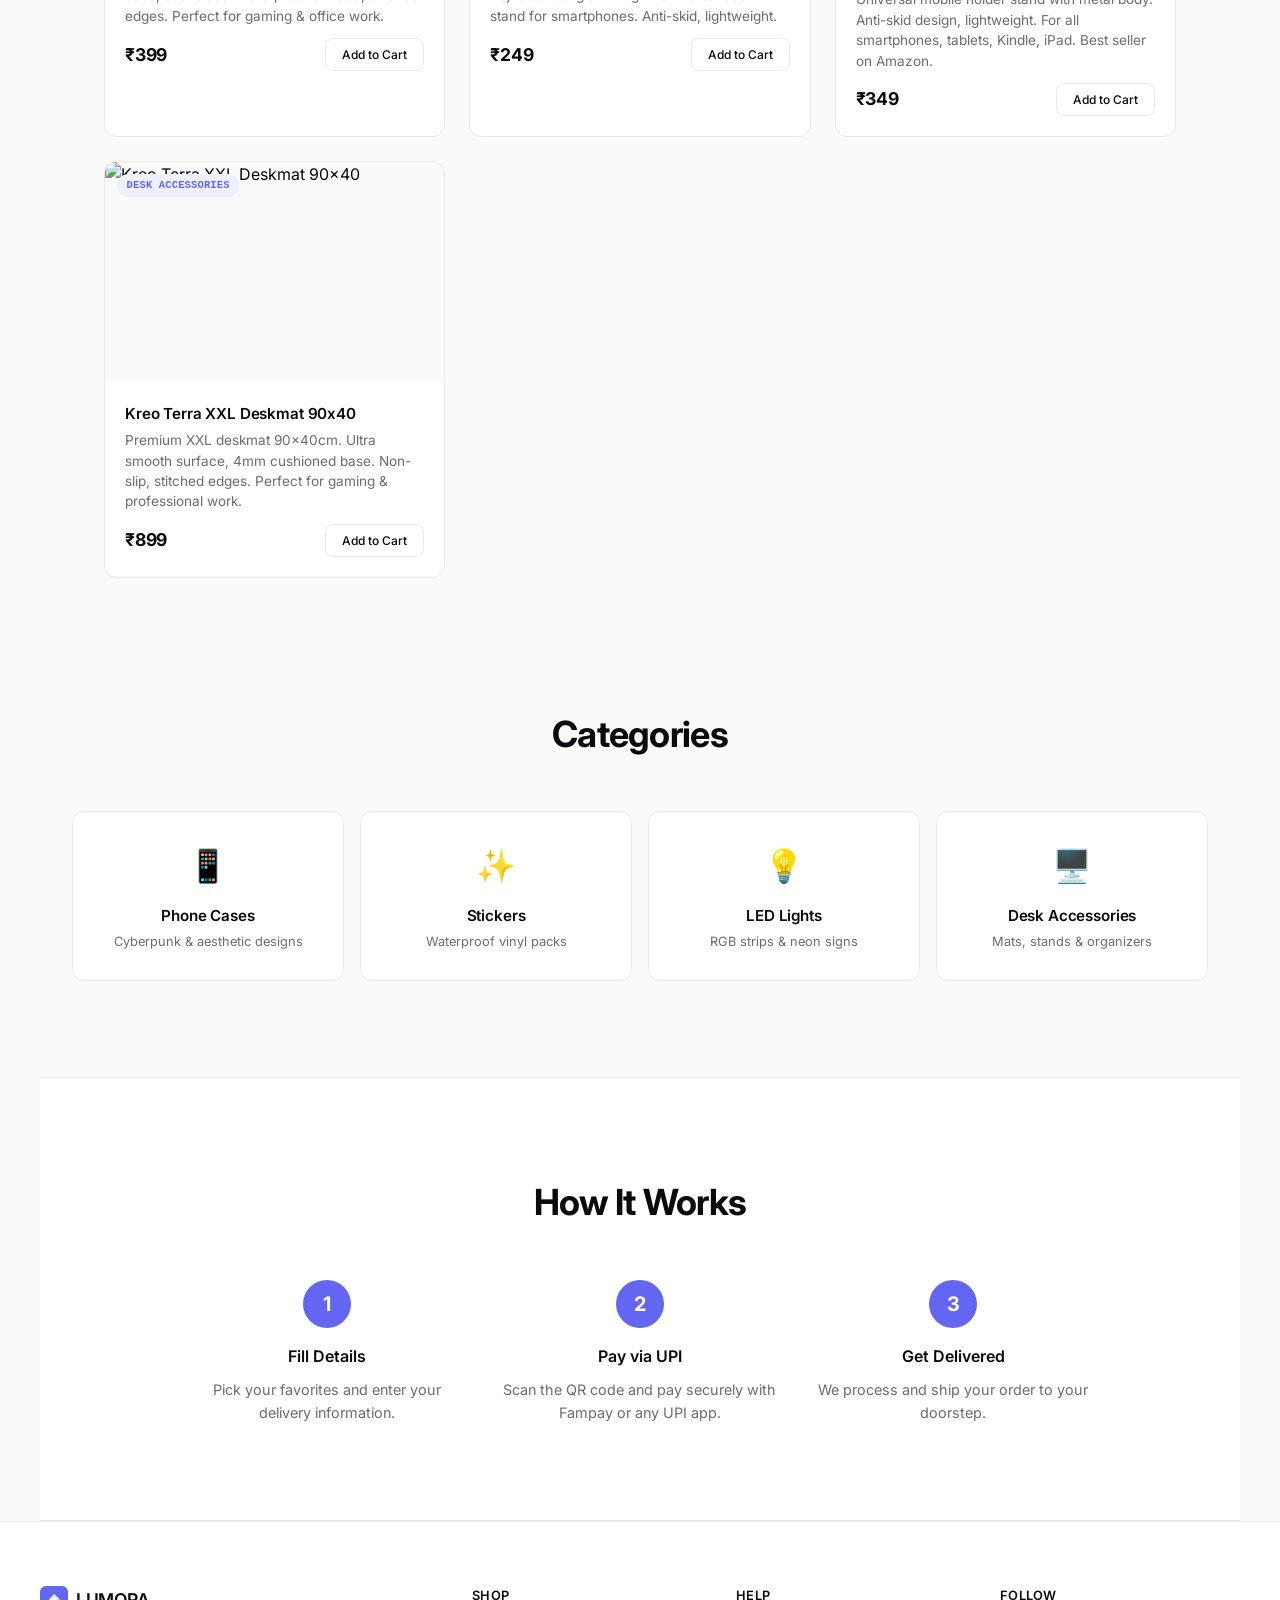
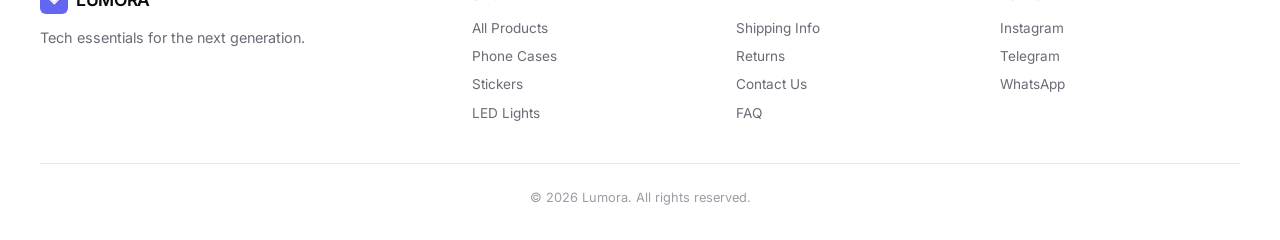
==== commit aa695cb3: "Fix cart bug, add sign-in to all pages, redesign scroll showcase with smooth lerp animation" ====
--- a/index.html
+++ b/index.html
@@ -32,6 +32,15 @@
             </div>
         </div>
         <div class="scroll-indicator"><span>Scroll</span><div class="scroll-line"></div></div>
+    </section>
+    <section class="showcase-section" id="showcase">
+        <div class="showcase-sticky">
+            <div class="showcase-header">
+                <h2 class="showcase-title">Featured Products</h2>
+                <p class="showcase-subtitle">Scroll to explore our curated collection</p>
+            </div>
+            <div class="showcase-cards" id="showcaseCards"></div>
+        </div>
     </section>
     <section class="products-section" id="products">
         <div class="section-header">
@@ -147,5 +156,6 @@
     <script src="js/products.js"></script>
     <script src="js/main.js"></script>
     <script src="js/premium.js"></script>
+    <script src="js/showcase.js"></script>
 </body>
 </html>
--- a/css/premium.css
+++ b/css/premium.css
@@ -1168,3 +1168,178 @@
 
 /* --- Action Buttons --- */
 .action-btns { display: flex; gap: 0.5rem; flex-wrap: wrap; }
+
+/* ============================================
+   SHOWCASE — Scroll-Driven Product Stacking
+   ============================================ */
+
+.showcase-section {
+    position: relative;
+    height: 400vh;
+    max-width: none;
+    padding: 0;
+}
+
+.showcase-sticky {
+    position: sticky;
+    top: 0;
+    height: 100vh;
+    display: flex;
+    flex-direction: column;
+    align-items: center;
+    justify-content: center;
+    padding: 2rem;
+    overflow: hidden;
+}
+
+.showcase-header {
+    text-align: center;
+    margin-bottom: 2rem;
+    z-index: 10;
+}
+
+.showcase-title {
+    font-size: clamp(1.75rem, 3.5vw, 2.25rem);
+    font-weight: 700;
+    letter-spacing: -0.02em;
+    margin-bottom: 0.5rem;
+    color: var(--text);
+}
+
+.showcase-subtitle {
+    color: var(--text-secondary);
+    font-size: 1rem;
+    font-weight: 400;
+}
+
+.showcase-cards {
+    position: relative;
+    width: 100%;
+    max-width: 420px;
+    height: 480px;
+    perspective: 1000px;
+}
+
+.showcase-card {
+    position: absolute;
+    top: 0;
+    left: 0;
+    width: 100%;
+    height: 100%;
+    background: var(--card);
+    border: 1px solid var(--border);
+    border-radius: 20px;
+    overflow: hidden;
+    box-shadow: var(--shadow);
+    transition: transform 0.1s linear, opacity 0.3s ease;
+    will-change: transform, opacity;
+}
+
+.showcase-card-image {
+    width: 100%;
+    height: 60%;
+    background: var(--bg);
+    overflow: hidden;
+}
+
+.showcase-card-image img {
+    width: 100%;
+    height: 100%;
+    object-fit: cover;
+}
+
+.showcase-card-content {
+    padding: 1.5rem;
+}
+
+.showcase-card-badge {
+    display: inline-block;
+    font-size: 0.65rem;
+    color: var(--accent);
+    background: var(--accent-light);
+    padding: 0.2rem 0.6rem;
+    border-radius: 12px;
+    font-weight: 600;
+    letter-spacing: 0.02em;
+    margin-bottom: 0.75rem;
+}
+
+.showcase-card-name {
+    font-size: 1.25rem;
+    font-weight: 600;
+    margin-bottom: 0.5rem;
+    color: var(--text);
+    letter-spacing: -0.01em;
+}
+
+.showcase-card-desc {
+    font-size: 0.875rem;
+    color: var(--text-secondary);
+    margin-bottom: 1rem;
+    line-height: 1.5;
+}
+
+.showcase-card-footer {
+    display: flex;
+    align-items: center;
+    justify-content: space-between;
+}
+
+.showcase-card-price {
+    font-size: 1.5rem;
+    font-weight: 700;
+    color: var(--text);
+    letter-spacing: -0.01em;
+}
+
+.showcase-card-btn {
+    padding: 0.5rem 1rem;
+    background: var(--accent);
+    color: white;
+    border: none;
+    font-size: 0.8rem;
+    font-weight: 500;
+    cursor: pointer;
+    border-radius: var(--radius-sm);
+    transition: background 0.2s ease;
+}
+
+.showcase-card-btn:hover {
+    background: var(--accent-hover);
+}
+
+.showcase-progress {
+    display: flex;
+    gap: 0.5rem;
+    margin-top: 1.5rem;
+    z-index: 10;
+}
+
+.showcase-progress-dot {
+    width: 6px;
+    height: 6px;
+    border-radius: 50%;
+    background: var(--border);
+    transition: background 0.3s ease, transform 0.3s ease;
+}
+
+.showcase-progress-dot.active {
+    background: var(--accent);
+    transform: scale(1.5);
+}
+
+@media (max-width: 768px) {
+    .showcase-cards {
+        max-width: 320px;
+        height: 420px;
+    }
+    .showcase-card-image {
+        height: 55%;
+    }
+    .showcase-card-content {
+        padding: 1.25rem;
+    }
+    .showcase-card-name {
+        font-size: 1.1rem;
+    }
+}
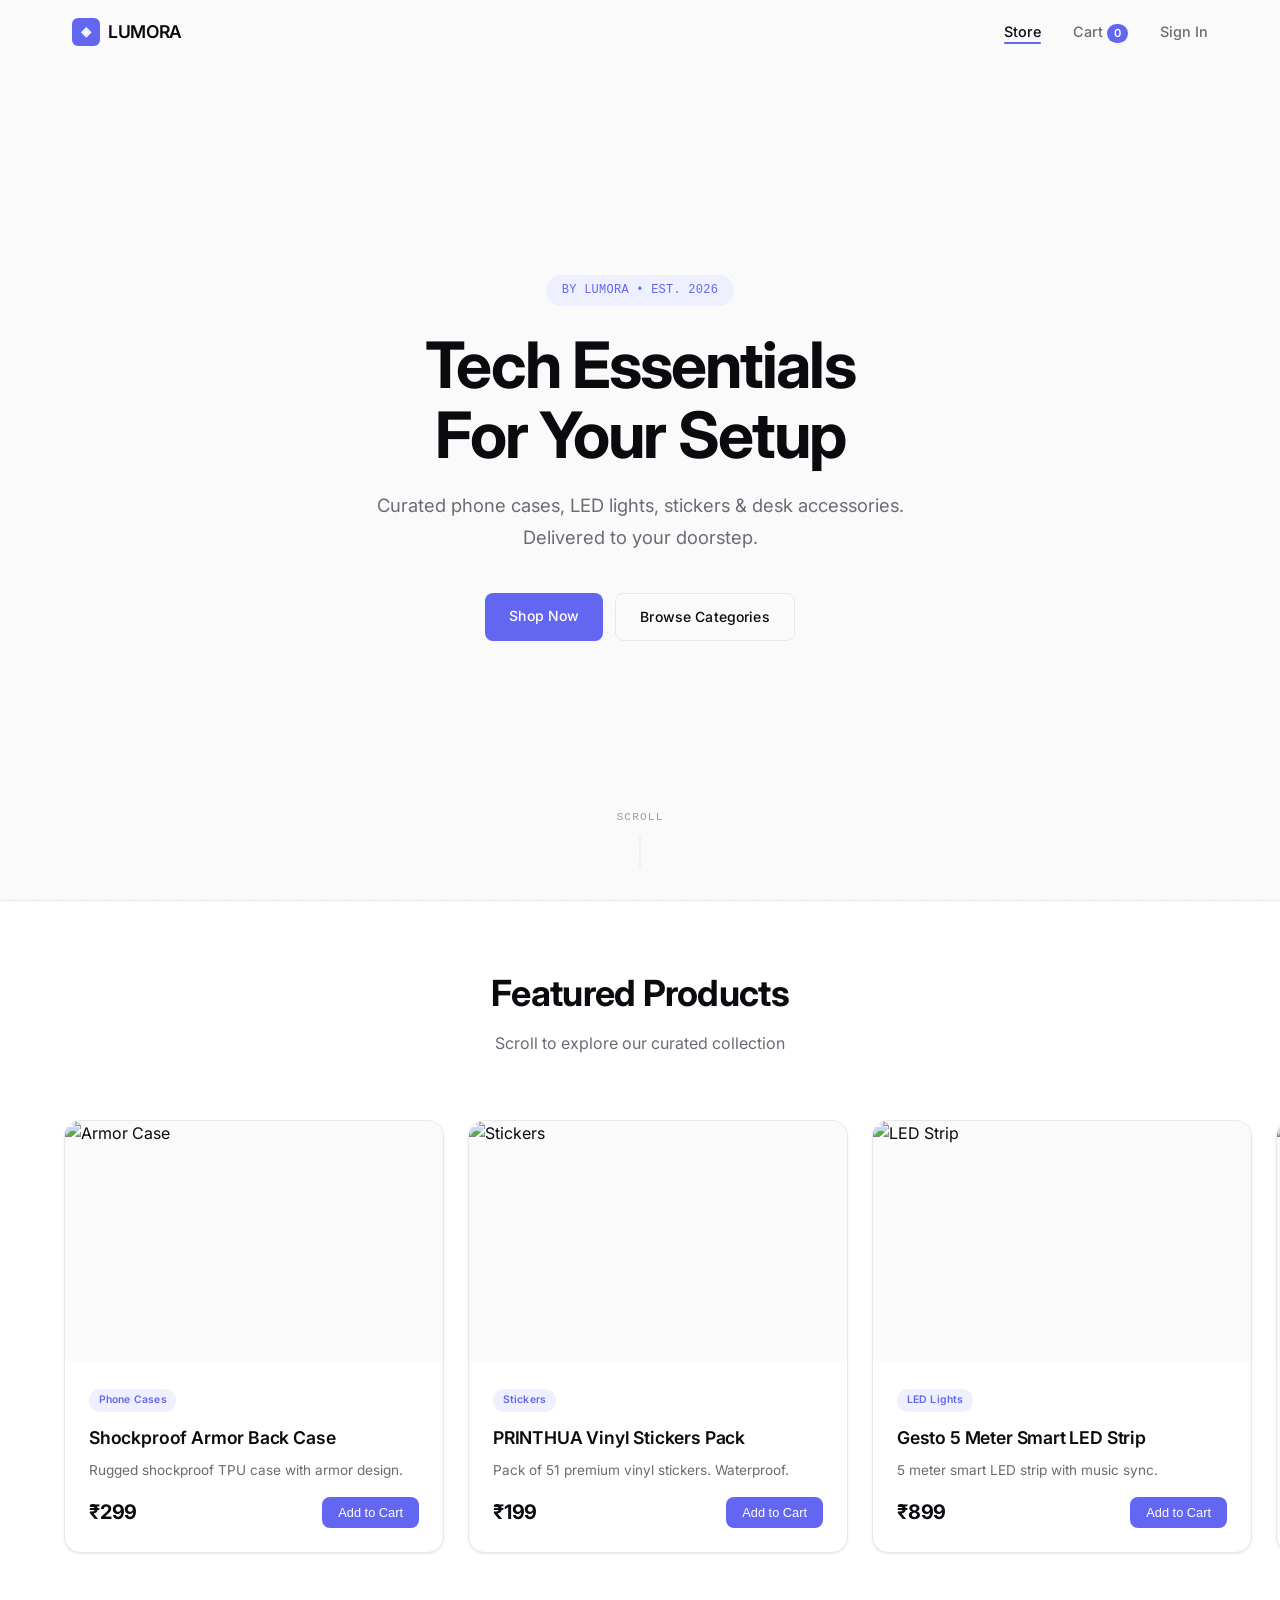
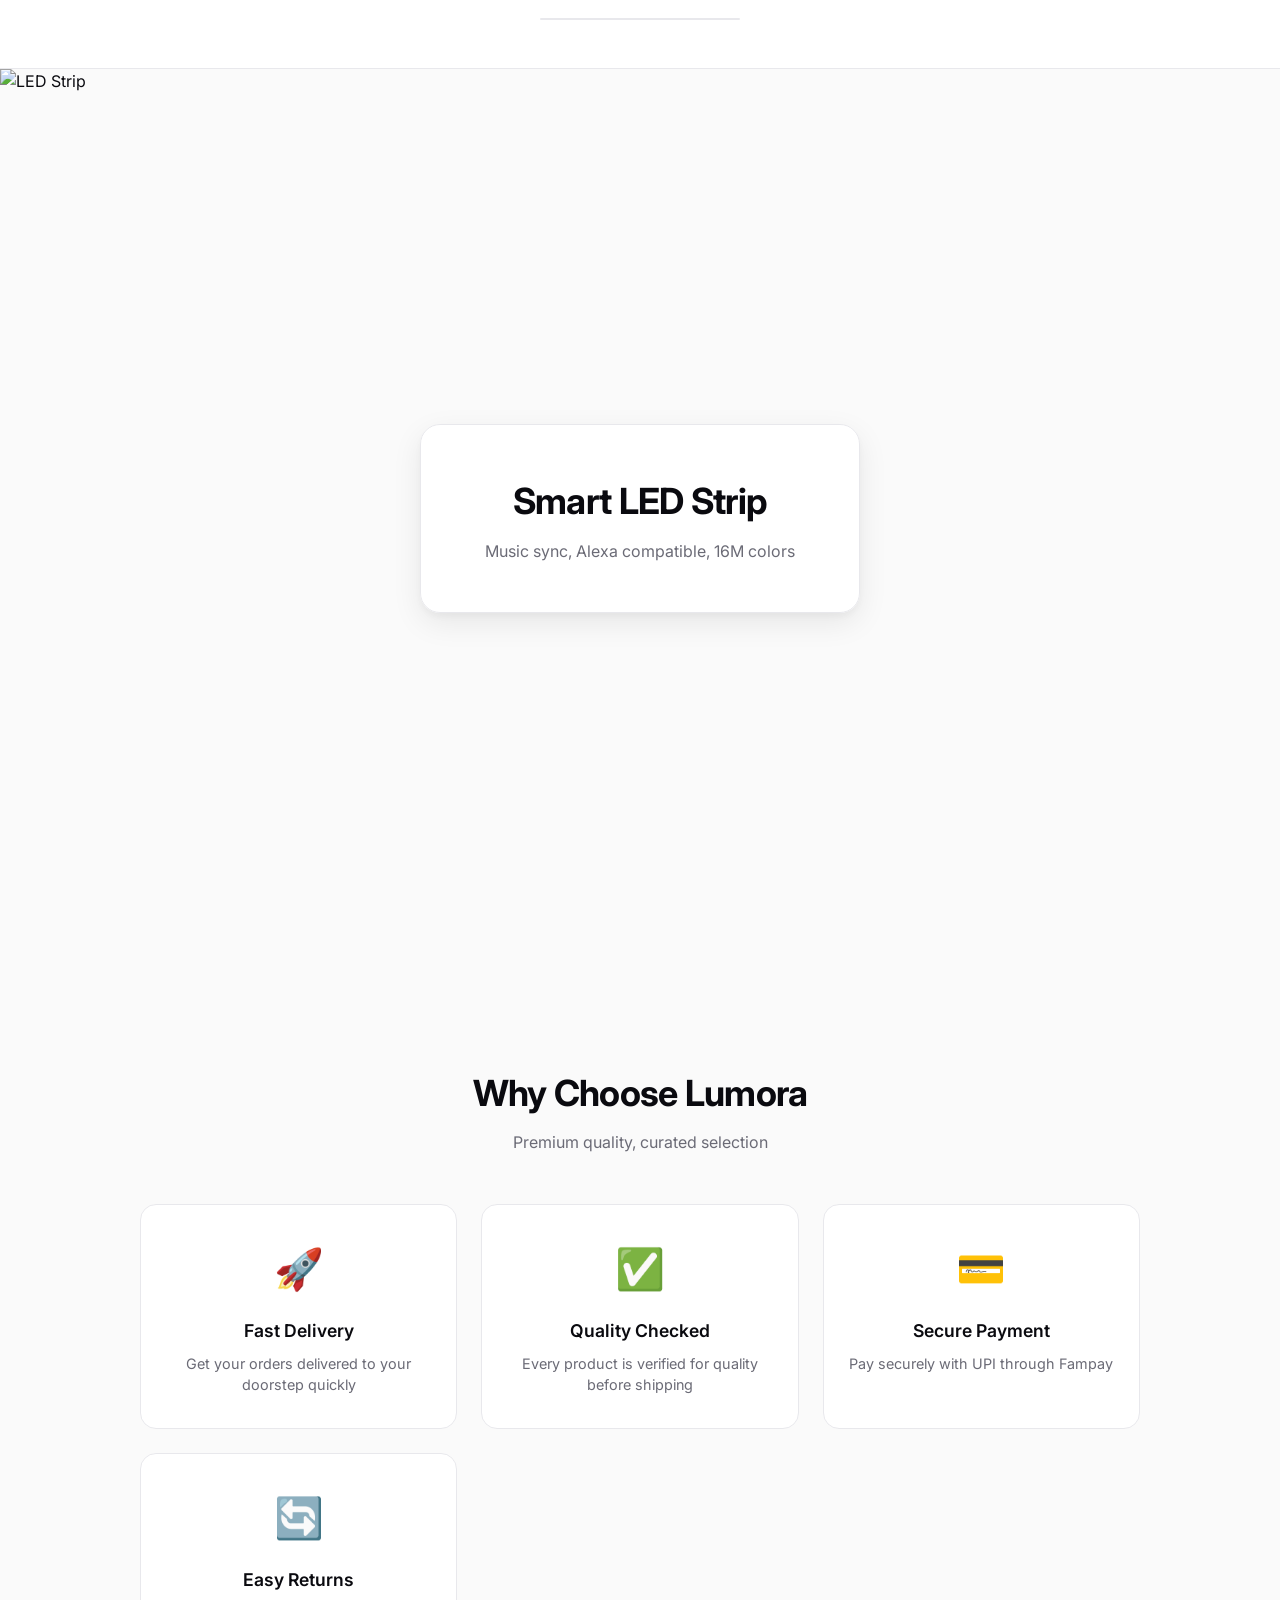
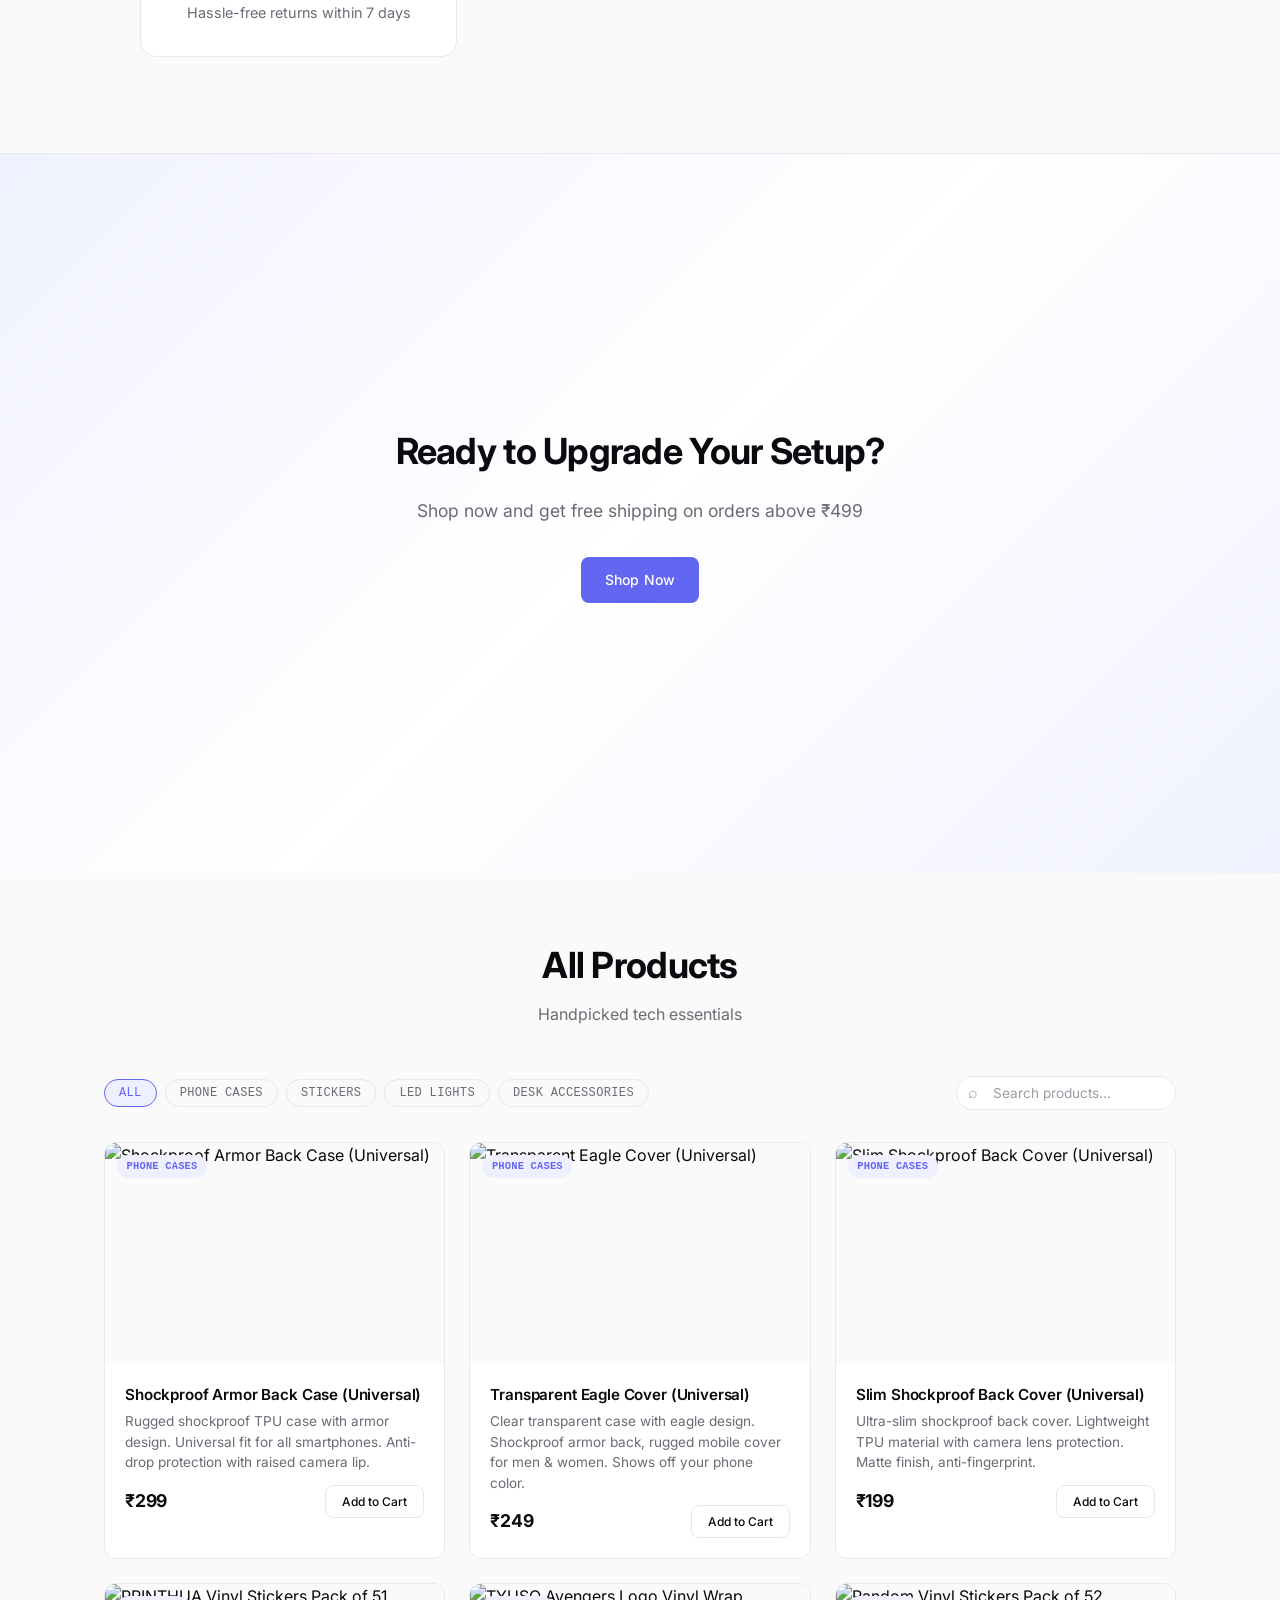
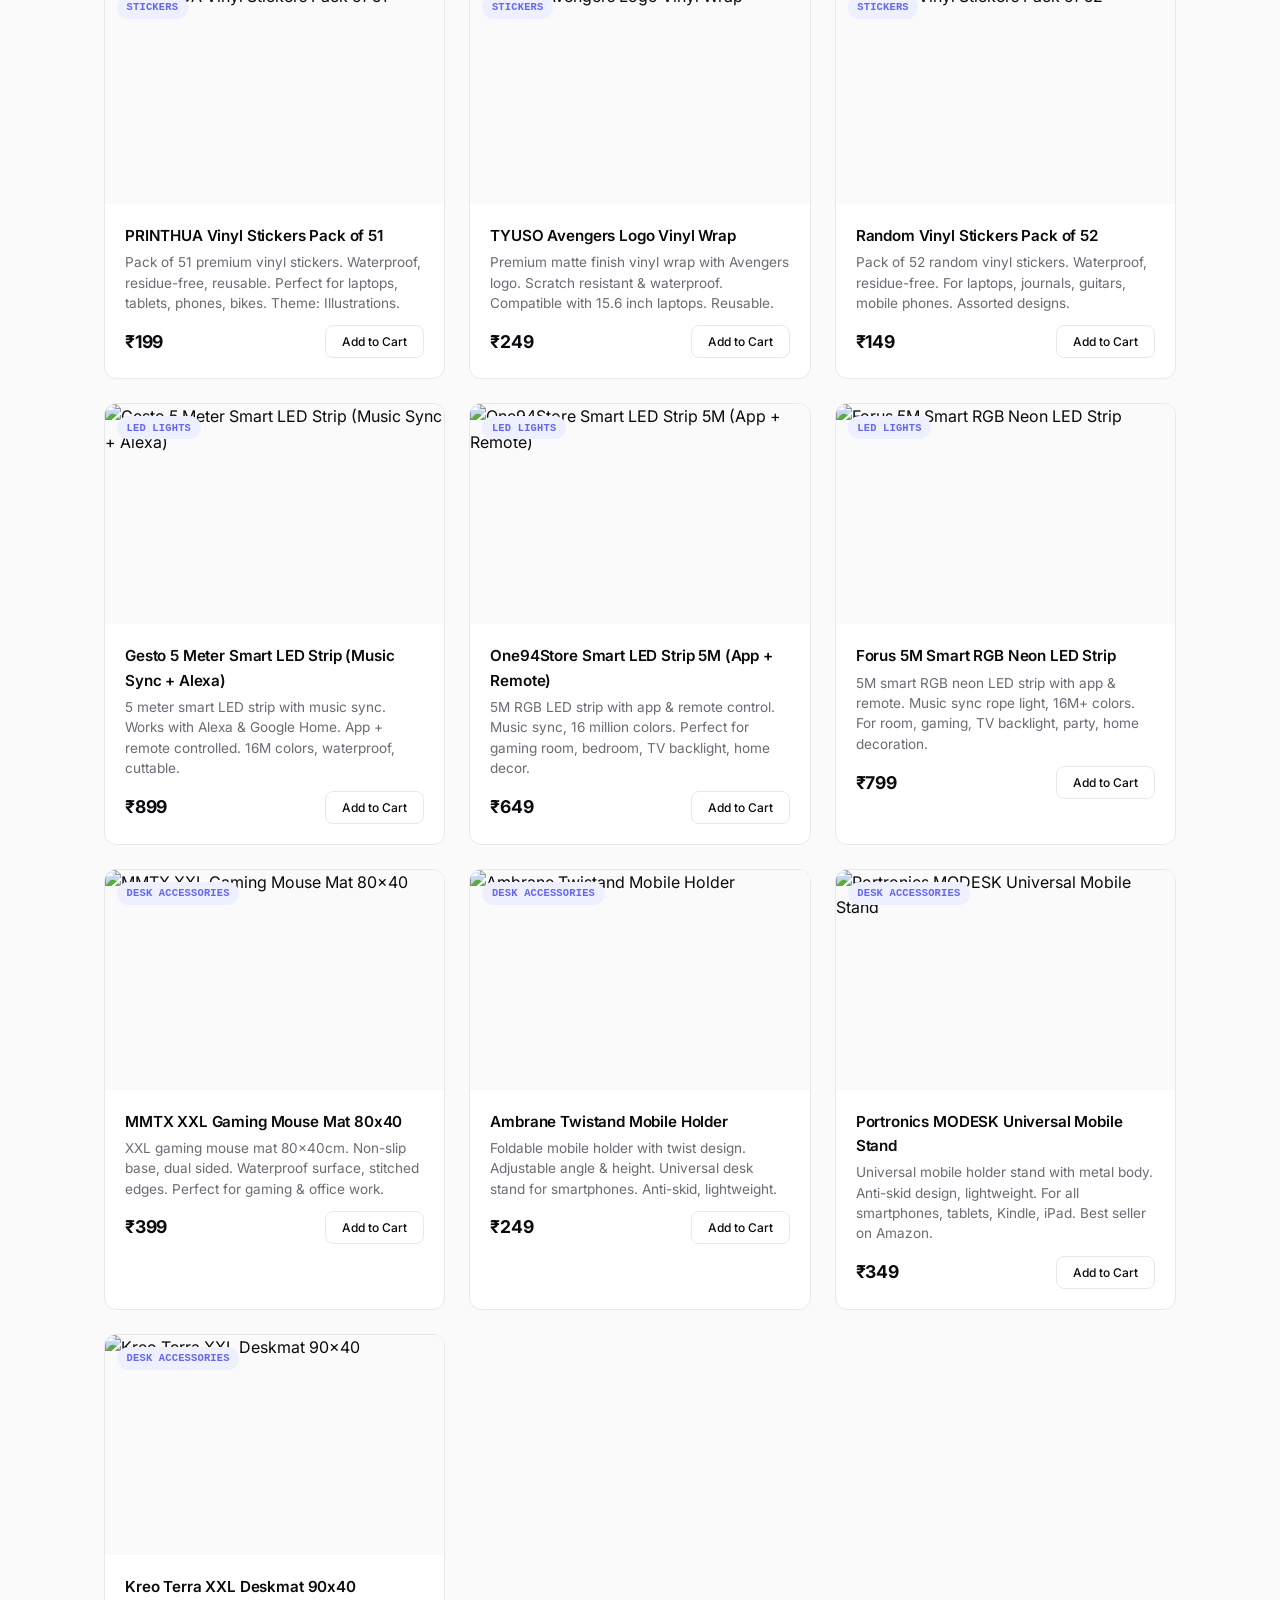
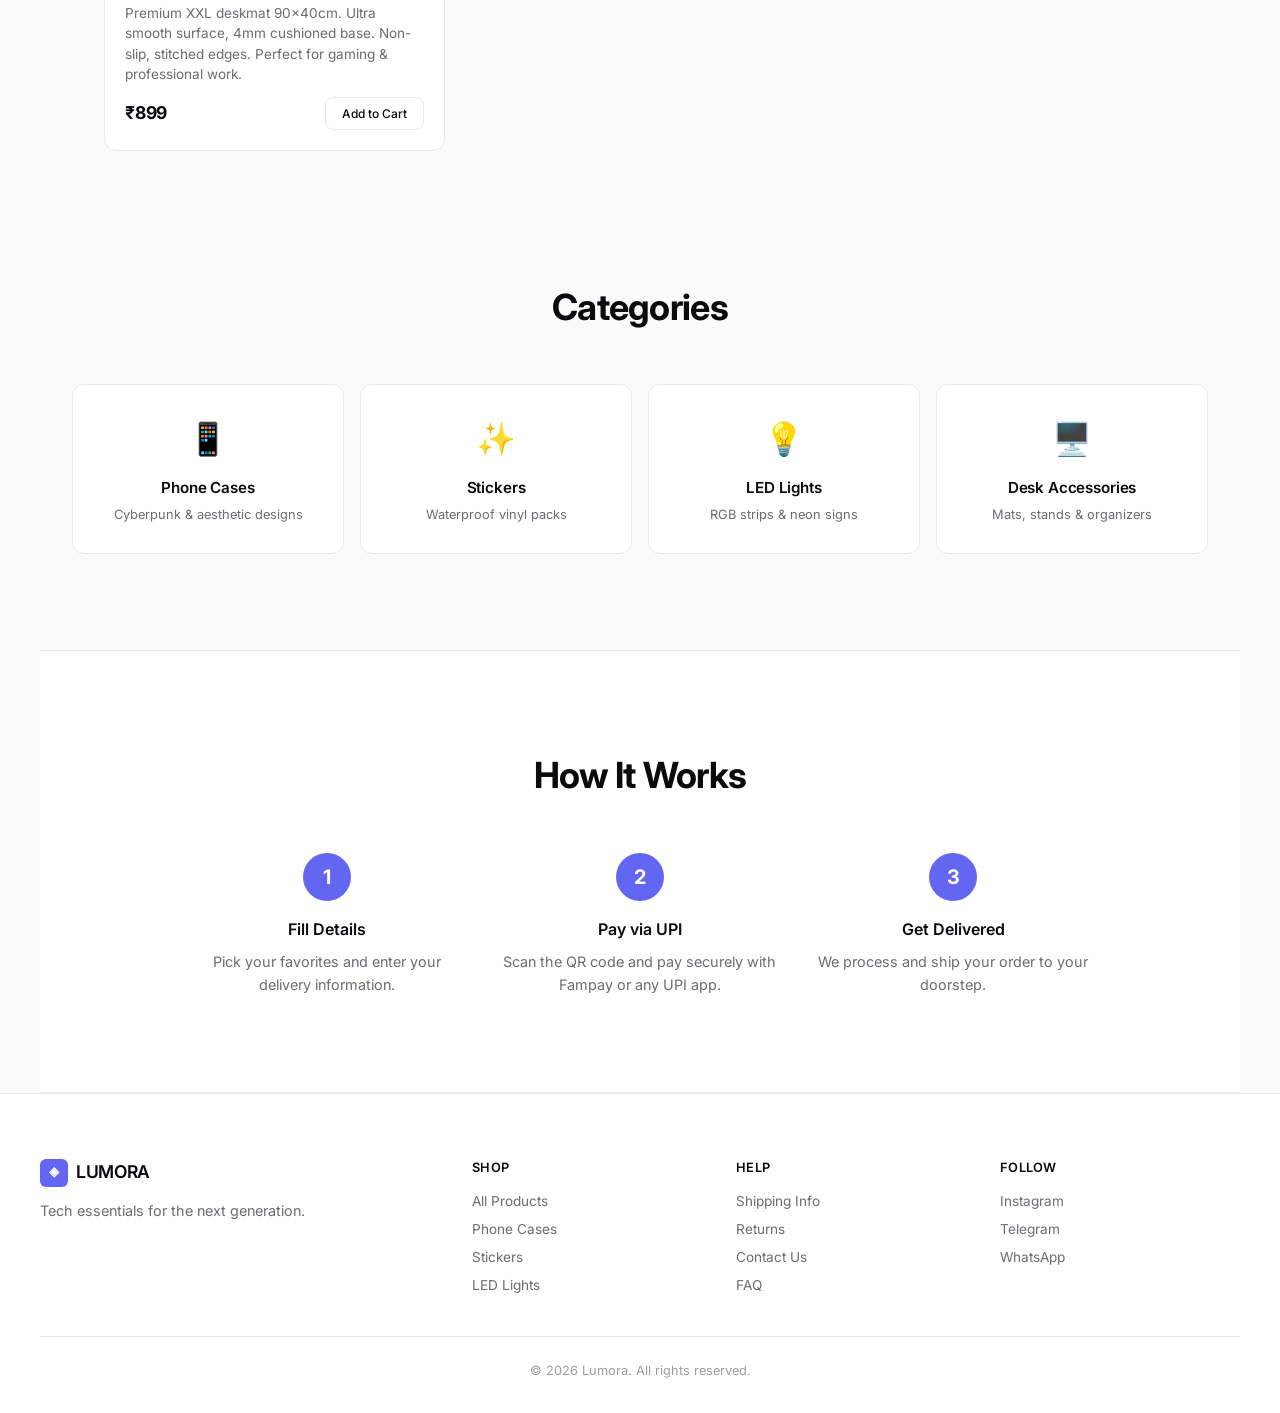
==== commit 9b6ce7a0: "Add cinematic scroll experience: horizontal reel, zoom section, staggered features, CTA parallax wit" ====
--- a/index.html
+++ b/index.html
@@ -33,13 +33,135 @@
         </div>
         <div class="scroll-indicator"><span>Scroll</span><div class="scroll-line"></div></div>
     </section>
-    <section class="showcase-section" id="showcase">
-        <div class="showcase-sticky">
-            <div class="showcase-header">
-                <h2 class="showcase-title">Featured Products</h2>
-                <p class="showcase-subtitle">Scroll to explore our curated collection</p>
-            </div>
-            <div class="showcase-cards" id="showcaseCards"></div>
+    <!-- Horizontal Product Reel -->
+    <section class="reel-section">
+        <div class="reel-header">
+            <h2 class="section-title">Featured Products</h2>
+            <p class="section-subtitle">Scroll to explore our curated collection</p>
+        </div>
+        <div class="reel-track">
+            <div class="reel-card">
+                <div class="reel-card-image"><img src="https://images.unsplash.com/photo-1601593346740-925612772716?w=400&h=400&fit=crop" alt="Armor Case"></div>
+                <div class="reel-card-content">
+                    <span class="reel-card-badge">Phone Cases</span>
+                    <h3 class="reel-card-name">Shockproof Armor Back Case</h3>
+                    <p class="reel-card-desc">Rugged shockproof TPU case with armor design.</p>
+                    <div class="reel-card-footer">
+                        <span class="reel-card-price">₹299</span>
+                        <button class="reel-card-btn" onclick="addToCart('pc-001')">Add to Cart</button>
+                    </div>
+                </div>
+            </div>
+            <div class="reel-card">
+                <div class="reel-card-image"><img src="https://images.unsplash.com/photo-1572375992501-4b0892d50c69?w=400&h=400&fit=crop" alt="Stickers"></div>
+                <div class="reel-card-content">
+                    <span class="reel-card-badge">Stickers</span>
+                    <h3 class="reel-card-name">PRINTHUA Vinyl Stickers Pack</h3>
+                    <p class="reel-card-desc">Pack of 51 premium vinyl stickers. Waterproof.</p>
+                    <div class="reel-card-footer">
+                        <span class="reel-card-price">₹199</span>
+                        <button class="reel-card-btn" onclick="addToCart('st-001')">Add to Cart</button>
+                    </div>
+                </div>
+            </div>
+            <div class="reel-card">
+                <div class="reel-card-image"><img src="https://images.unsplash.com/photo-1550985616-10810253b84d?w=400&h=400&fit=crop" alt="LED Strip"></div>
+                <div class="reel-card-content">
+                    <span class="reel-card-badge">LED Lights</span>
+                    <h3 class="reel-card-name">Gesto 5 Meter Smart LED Strip</h3>
+                    <p class="reel-card-desc">5 meter smart LED strip with music sync.</p>
+                    <div class="reel-card-footer">
+                        <span class="reel-card-price">₹899</span>
+                        <button class="reel-card-btn" onclick="addToCart('led-001')">Add to Cart</button>
+                    </div>
+                </div>
+            </div>
+            <div class="reel-card">
+                <div class="reel-card-image"><img src="https://images.unsplash.com/photo-1527864550417-7fd91fc51a46?w=400&h=400&fit=crop" alt="Mouse Mat"></div>
+                <div class="reel-card-content">
+                    <span class="reel-card-badge">Desk Accessories</span>
+                    <h3 class="reel-card-name">MMTX XXL Gaming Mouse Mat</h3>
+                    <p class="reel-card-desc">XXL gaming mouse mat 80x40cm. Non-slip base.</p>
+                    <div class="reel-card-footer">
+                        <span class="reel-card-price">₹399</span>
+                        <button class="reel-card-btn" onclick="addToCart('dk-001')">Add to Cart</button>
+                    </div>
+                </div>
+            </div>
+            <div class="reel-card">
+                <div class="reel-card-image"><img src="https://images.unsplash.com/photo-1586105251261-72a756497a11?w=400&h=400&fit=crop" alt="Eagle Cover"></div>
+                <div class="reel-card-content">
+                    <span class="reel-card-badge">Phone Cases</span>
+                    <h3 class="reel-card-name">Transparent Eagle Cover</h3>
+                    <p class="reel-card-desc">Clear transparent case with eagle design.</p>
+                    <div class="reel-card-footer">
+                        <span class="reel-card-price">₹249</span>
+                        <button class="reel-card-btn" onclick="addToCart('pc-002')">Add to Cart</button>
+                    </div>
+                </div>
+            </div>
+            <div class="reel-card">
+                <div class="reel-card-image"><img src="https://images.unsplash.com/photo-1586953208448-b95a79798f07?w=400&h=400&fit=crop" alt="Mobile Holder"></div>
+                <div class="reel-card-content">
+                    <span class="reel-card-badge">Desk Accessories</span>
+                    <h3 class="reel-card-name">Ambrane Twistand Mobile Holder</h3>
+                    <p class="reel-card-desc">Foldable mobile holder with twist design.</p>
+                    <div class="reel-card-footer">
+                        <span class="reel-card-price">₹249</span>
+                        <button class="reel-card-btn" onclick="addToCart('dk-002')">Add to Cart</button>
+                    </div>
+                </div>
+            </div>
+        </div>
+        <div class="reel-progress"><div class="reel-progress-bar"></div></div>
+    </section>
+
+    <!-- Zoom Section -->
+    <section class="zoom-section">
+        <div class="zoom-image"><img src="https://images.unsplash.com/photo-1550985616-10810253b84d?w=800&h=600&fit=crop" alt="LED Strip"></div>
+        <div class="zoom-text">
+            <h2 class="section-title">Smart LED Strip</h2>
+            <p class="section-subtitle">Music sync, Alexa compatible, 16M colors</p>
+        </div>
+    </section>
+
+    <!-- Features Section -->
+    <section class="features-section">
+        <div class="section-header">
+            <h2 class="section-title">Why Choose Lumora</h2>
+            <p class="section-subtitle">Premium quality, curated selection</p>
+        </div>
+        <div class="features-grid">
+            <div class="feature-card">
+                <div class="feature-icon">🚀</div>
+                <h3>Fast Delivery</h3>
+                <p>Get your orders delivered to your doorstep quickly</p>
+            </div>
+            <div class="feature-card">
+                <div class="feature-icon">✅</div>
+                <h3>Quality Checked</h3>
+                <p>Every product is verified for quality before shipping</p>
+            </div>
+            <div class="feature-card">
+                <div class="feature-icon">💳</div>
+                <h3>Secure Payment</h3>
+                <p>Pay securely with UPI through Fampay</p>
+            </div>
+            <div class="feature-card">
+                <div class="feature-icon">🔄</div>
+                <h3>Easy Returns</h3>
+                <p>Hassle-free returns within 7 days</p>
+            </div>
+        </div>
+    </section>
+
+    <!-- CTA Section -->
+    <section class="cta-section">
+        <div class="cta-bg"></div>
+        <div class="cta-content">
+            <h2 class="section-title">Ready to Upgrade Your Setup?</h2>
+            <p class="section-subtitle">Shop now and get free shipping on orders above ₹499</p>
+            <a href="#products" class="btn btn-primary">Shop Now</a>
         </div>
     </section>
     <section class="products-section" id="products">
--- a/css/premium.css
+++ b/css/premium.css
@@ -1343,3 +1343,288 @@
         font-size: 1.1rem;
     }
 }
+
+/* ============================================
+   CINEMATIC SCROLL SECTIONS
+   ============================================ */
+
+/* --- Horizontal Reel --- */
+.reel-section {
+    position: relative;
+    height: auto;
+    overflow: hidden;
+    background: var(--surface);
+    border-top: 1px solid var(--border);
+    border-bottom: 1px solid var(--border);
+    padding: 0;
+    max-width: none;
+}
+
+.reel-header {
+    text-align: center;
+    padding: 4rem 2rem 2rem;
+    max-width: 1200px;
+    margin: 0 auto;
+}
+
+.reel-track {
+    display: flex;
+    gap: 1.5rem;
+    padding: 2rem 4rem 4rem;
+    will-change: transform;
+}
+
+.reel-card {
+    flex-shrink: 0;
+    width: 380px;
+    background: var(--card);
+    border: 1px solid var(--border);
+    border-radius: 16px;
+    overflow: hidden;
+    box-shadow: var(--shadow);
+    transform-style: preserve-3d;
+    will-change: transform, opacity;
+}
+
+.reel-card-image {
+    width: 100%;
+    height: 240px;
+    background: var(--bg);
+    overflow: hidden;
+}
+
+.reel-card-image img {
+    width: 100%;
+    height: 100%;
+    object-fit: cover;
+}
+
+.reel-card-content {
+    padding: 1.5rem;
+}
+
+.reel-card-badge {
+    display: inline-block;
+    font-size: 0.65rem;
+    color: var(--accent);
+    background: var(--accent-light);
+    padding: 0.2rem 0.6rem;
+    border-radius: 12px;
+    font-weight: 600;
+    letter-spacing: 0.02em;
+    margin-bottom: 0.75rem;
+}
+
+.reel-card-name {
+    font-size: 1.1rem;
+    font-weight: 600;
+    margin-bottom: 0.5rem;
+    color: var(--text);
+    letter-spacing: -0.01em;
+}
+
+.reel-card-desc {
+    font-size: 0.85rem;
+    color: var(--text-secondary);
+    margin-bottom: 1rem;
+    line-height: 1.5;
+}
+
+.reel-card-footer {
+    display: flex;
+    align-items: center;
+    justify-content: space-between;
+}
+
+.reel-card-price {
+    font-size: 1.25rem;
+    font-weight: 700;
+    color: var(--text);
+    letter-spacing: -0.01em;
+}
+
+.reel-card-btn {
+    padding: 0.5rem 1rem;
+    background: var(--accent);
+    color: white;
+    border: none;
+    font-size: 0.8rem;
+    font-weight: 500;
+    cursor: pointer;
+    border-radius: var(--radius-sm);
+    transition: background 0.2s ease;
+}
+
+.reel-card-btn:hover {
+    background: var(--accent-hover);
+}
+
+.reel-progress {
+    width: 200px;
+    height: 2px;
+    background: var(--border);
+    border-radius: 1px;
+    margin: 0 auto 3rem;
+    overflow: hidden;
+}
+
+.reel-progress-bar {
+    width: 100%;
+    height: 100%;
+    background: var(--accent);
+    transform-origin: left;
+    transform: scaleX(0);
+}
+
+/* --- Zoom Section --- */
+.zoom-section {
+    position: relative;
+    height: 100vh;
+    display: flex;
+    align-items: center;
+    justify-content: center;
+    overflow: hidden;
+    max-width: none;
+    padding: 0;
+}
+
+.zoom-image {
+    position: absolute;
+    inset: 0;
+    overflow: hidden;
+}
+
+.zoom-image img {
+    width: 100%;
+    height: 100%;
+    object-fit: cover;
+    will-change: transform;
+}
+
+.zoom-text {
+    position: relative;
+    z-index: 2;
+    text-align: center;
+    background: rgba(255, 255, 255, 0.9);
+    backdrop-filter: blur(20px);
+    -webkit-backdrop-filter: blur(20px);
+    padding: 3rem 4rem;
+    border-radius: 20px;
+    border: 1px solid var(--border);
+    box-shadow: var(--shadow-lg);
+    max-width: 500px;
+}
+
+/* --- Features Section --- */
+.features-section {
+    background: var(--bg);
+}
+
+.features-grid {
+    display: grid;
+    grid-template-columns: repeat(auto-fit, minmax(240px, 1fr));
+    gap: 1.5rem;
+    max-width: 1000px;
+    margin: 0 auto;
+}
+
+.feature-card {
+    background: var(--card);
+    border: 1px solid var(--border);
+    border-radius: 16px;
+    padding: 2rem 1.5rem;
+    text-align: center;
+    transition: all 0.3s ease;
+    transform-style: preserve-3d;
+}
+
+.feature-card:hover {
+    transform: translateY(-4px);
+    box-shadow: var(--shadow-hover);
+}
+
+.feature-icon {
+    font-size: 2.5rem;
+    margin-bottom: 1rem;
+    display: block;
+}
+
+.feature-card h3 {
+    font-size: 1.1rem;
+    font-weight: 600;
+    margin-bottom: 0.5rem;
+    color: var(--text);
+}
+
+.feature-card p {
+    font-size: 0.9rem;
+    color: var(--text-secondary);
+    line-height: 1.5;
+}
+
+/* --- CTA Section --- */
+.cta-section {
+    position: relative;
+    height: 80vh;
+    display: flex;
+    align-items: center;
+    justify-content: center;
+    overflow: hidden;
+    max-width: none;
+    padding: 0;
+    background: var(--surface);
+    border-top: 1px solid var(--border);
+}
+
+.cta-bg {
+    position: absolute;
+    inset: -20% 0;
+    background: linear-gradient(135deg, var(--accent-light) 0%, var(--surface) 50%, var(--accent-light) 100%);
+    will-change: transform;
+}
+
+.cta-content {
+    position: relative;
+    z-index: 2;
+    text-align: center;
+    max-width: 600px;
+    padding: 2rem;
+}
+
+.cta-content .section-title {
+    margin-bottom: 1rem;
+}
+
+.cta-content .section-subtitle {
+    margin-bottom: 2rem;
+    font-size: 1.1rem;
+}
+
+/* --- Responsive --- */
+@media (max-width: 768px) {
+    .reel-track {
+        padding: 1rem 2rem 3rem;
+    }
+    .reel-card {
+        width: 300px;
+    }
+    .reel-card-image {
+        height: 200px;
+    }
+    .zoom-text {
+        padding: 2rem;
+        margin: 0 1rem;
+    }
+    .features-grid {
+        grid-template-columns: repeat(2, 1fr);
+    }
+}
+
+@media (max-width: 480px) {
+    .reel-card {
+        width: 260px;
+    }
+    .features-grid {
+        grid-template-columns: 1fr;
+    }
+}
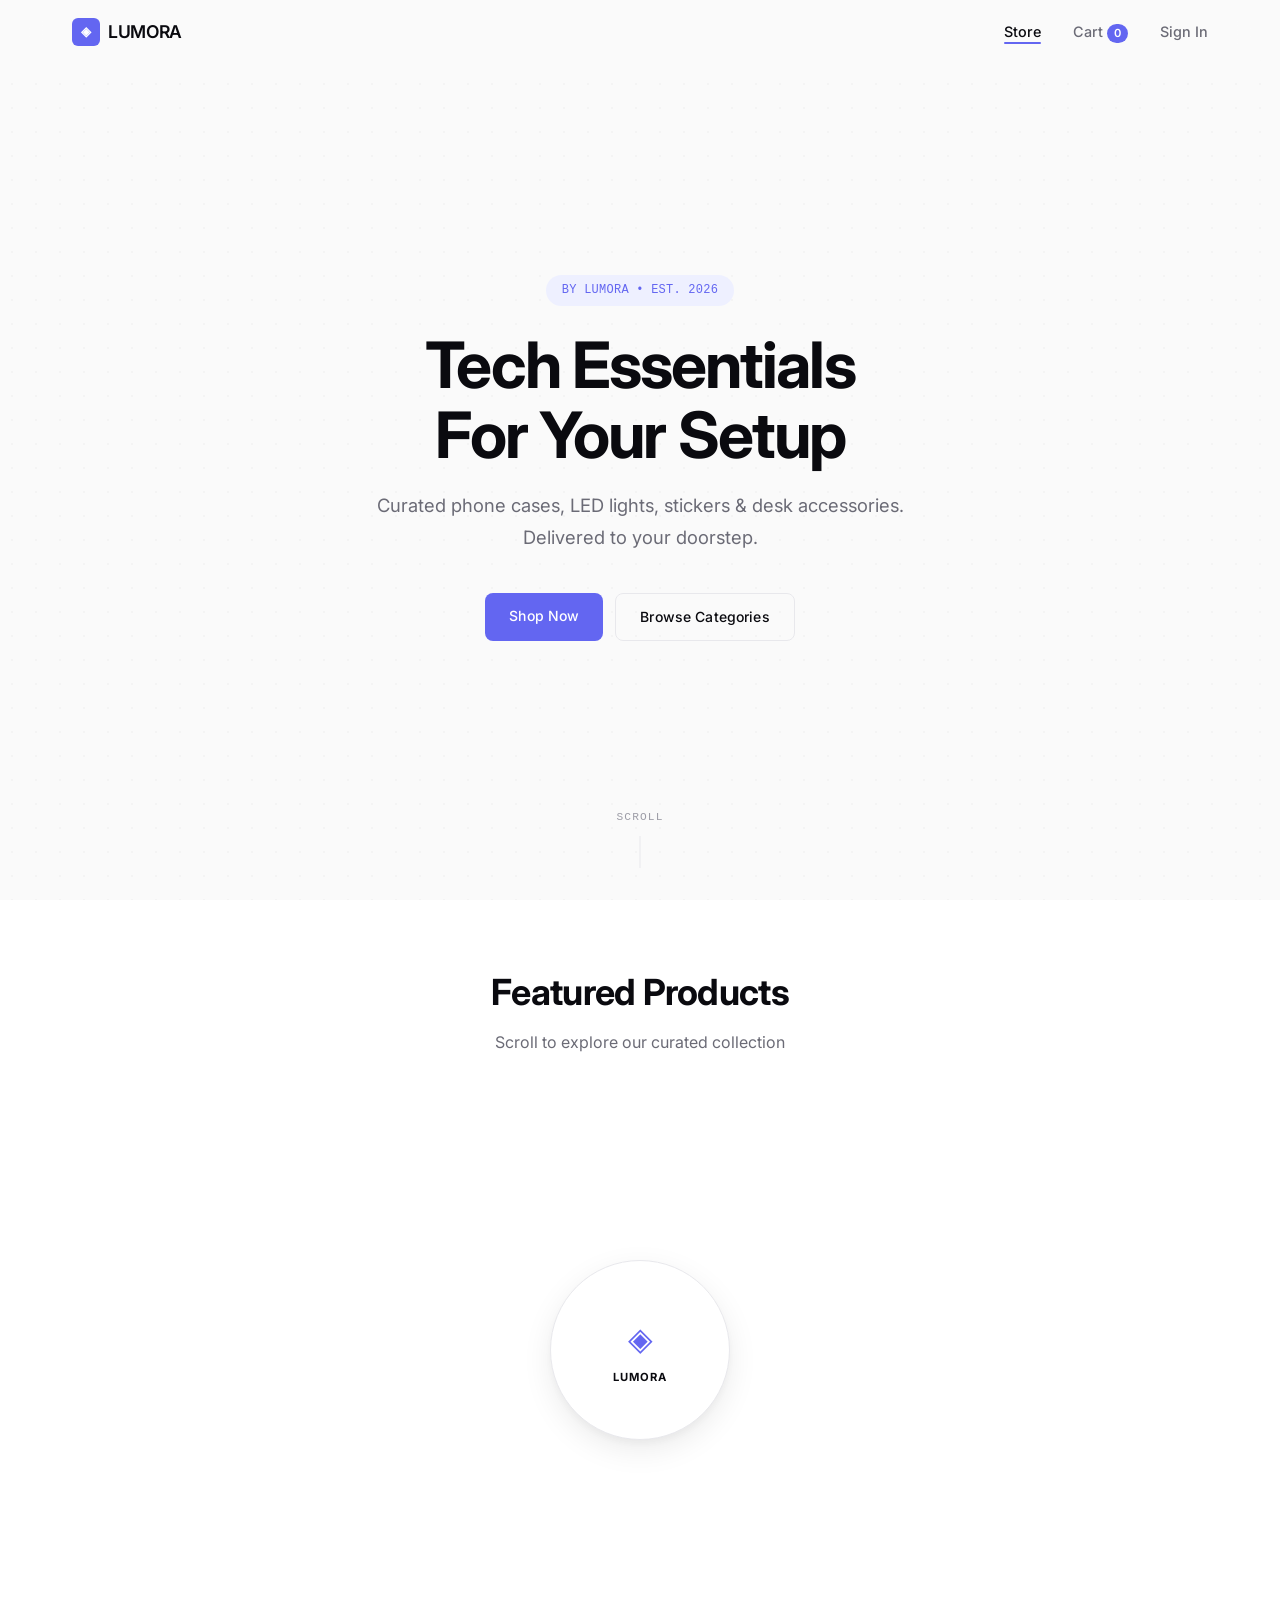
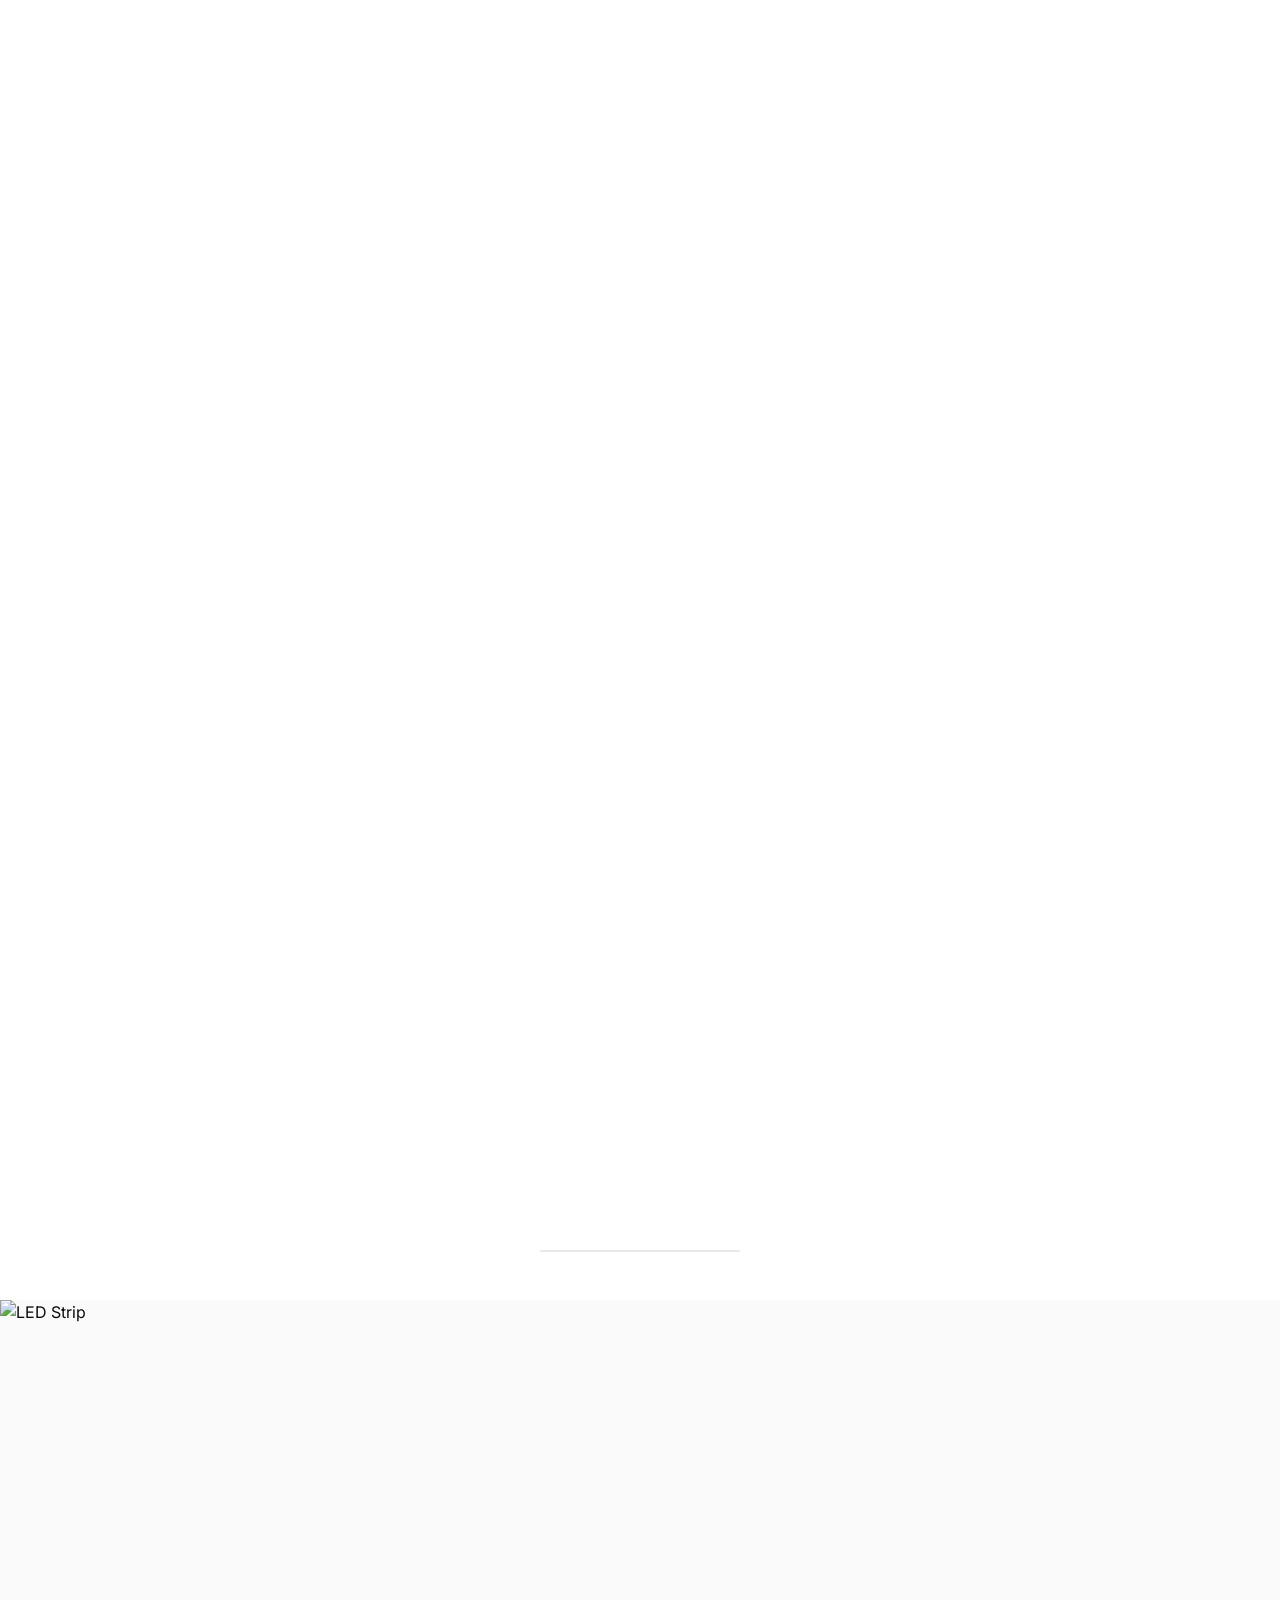
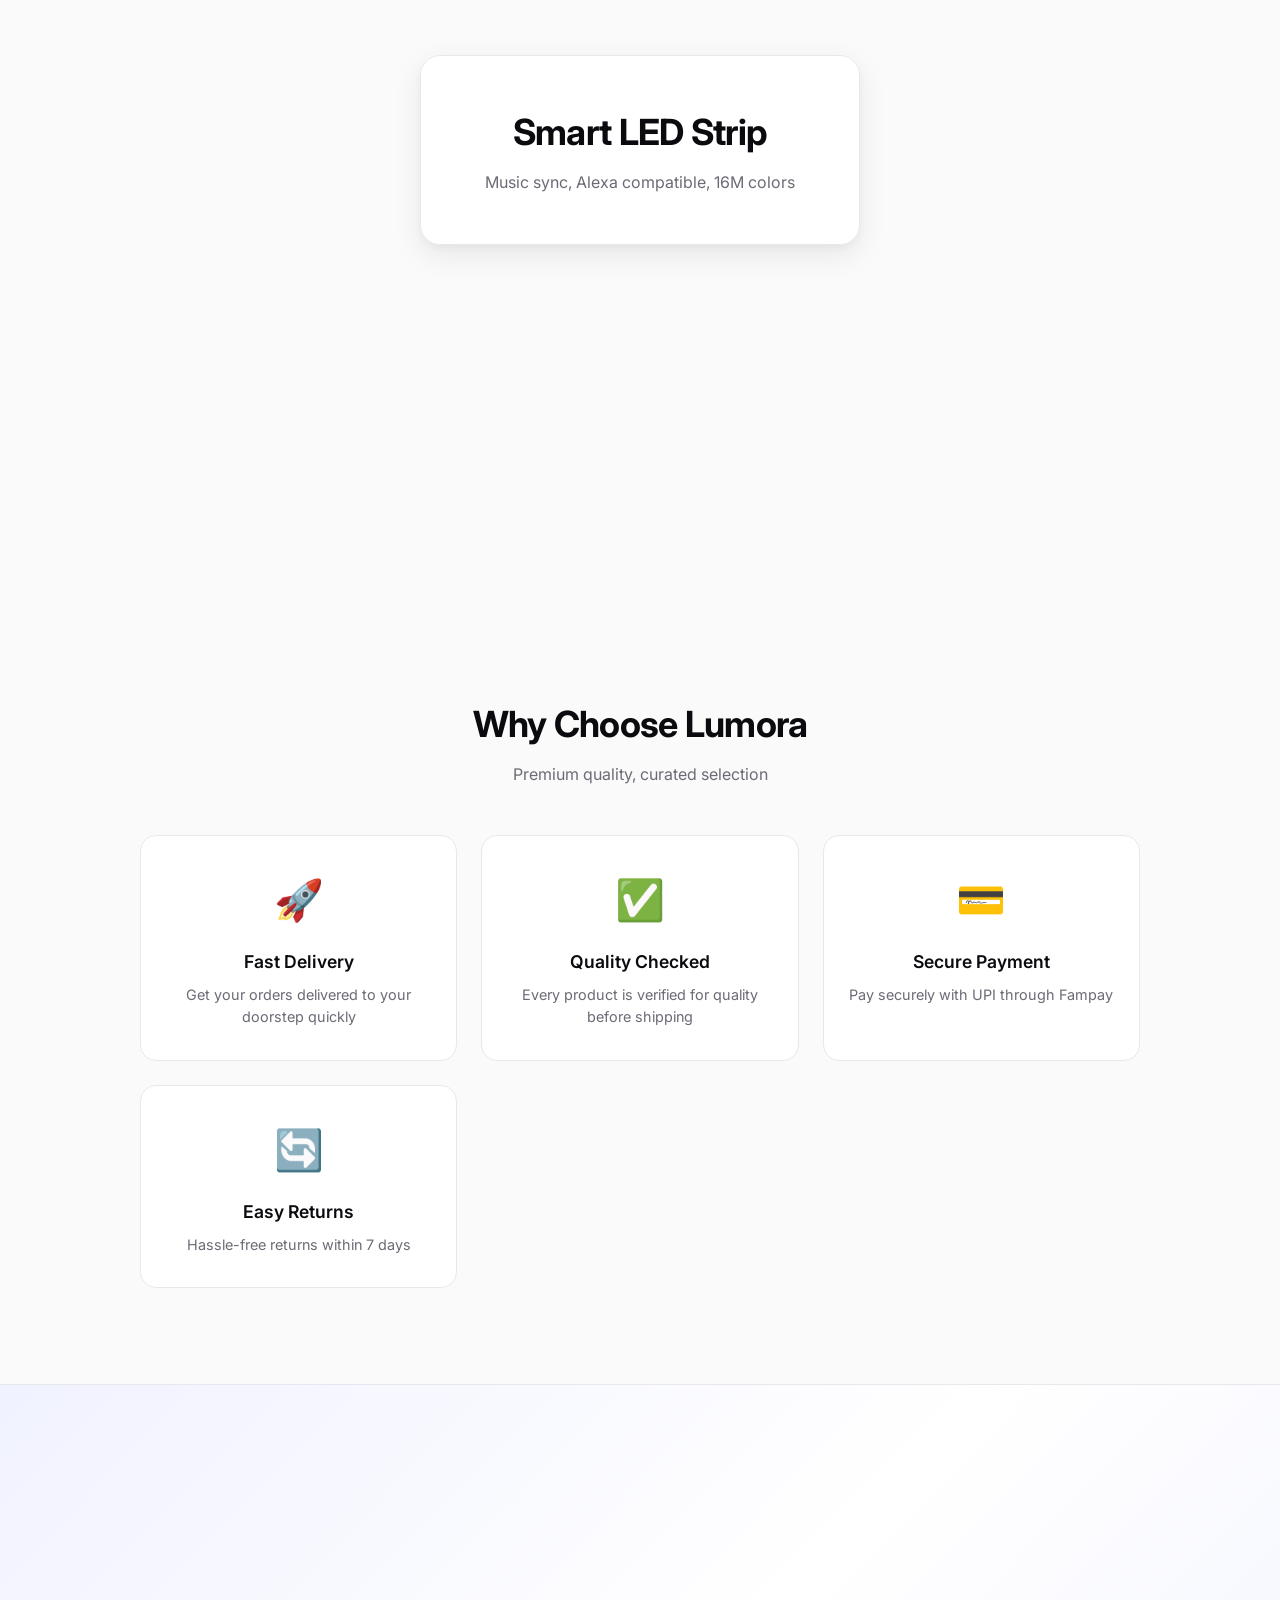
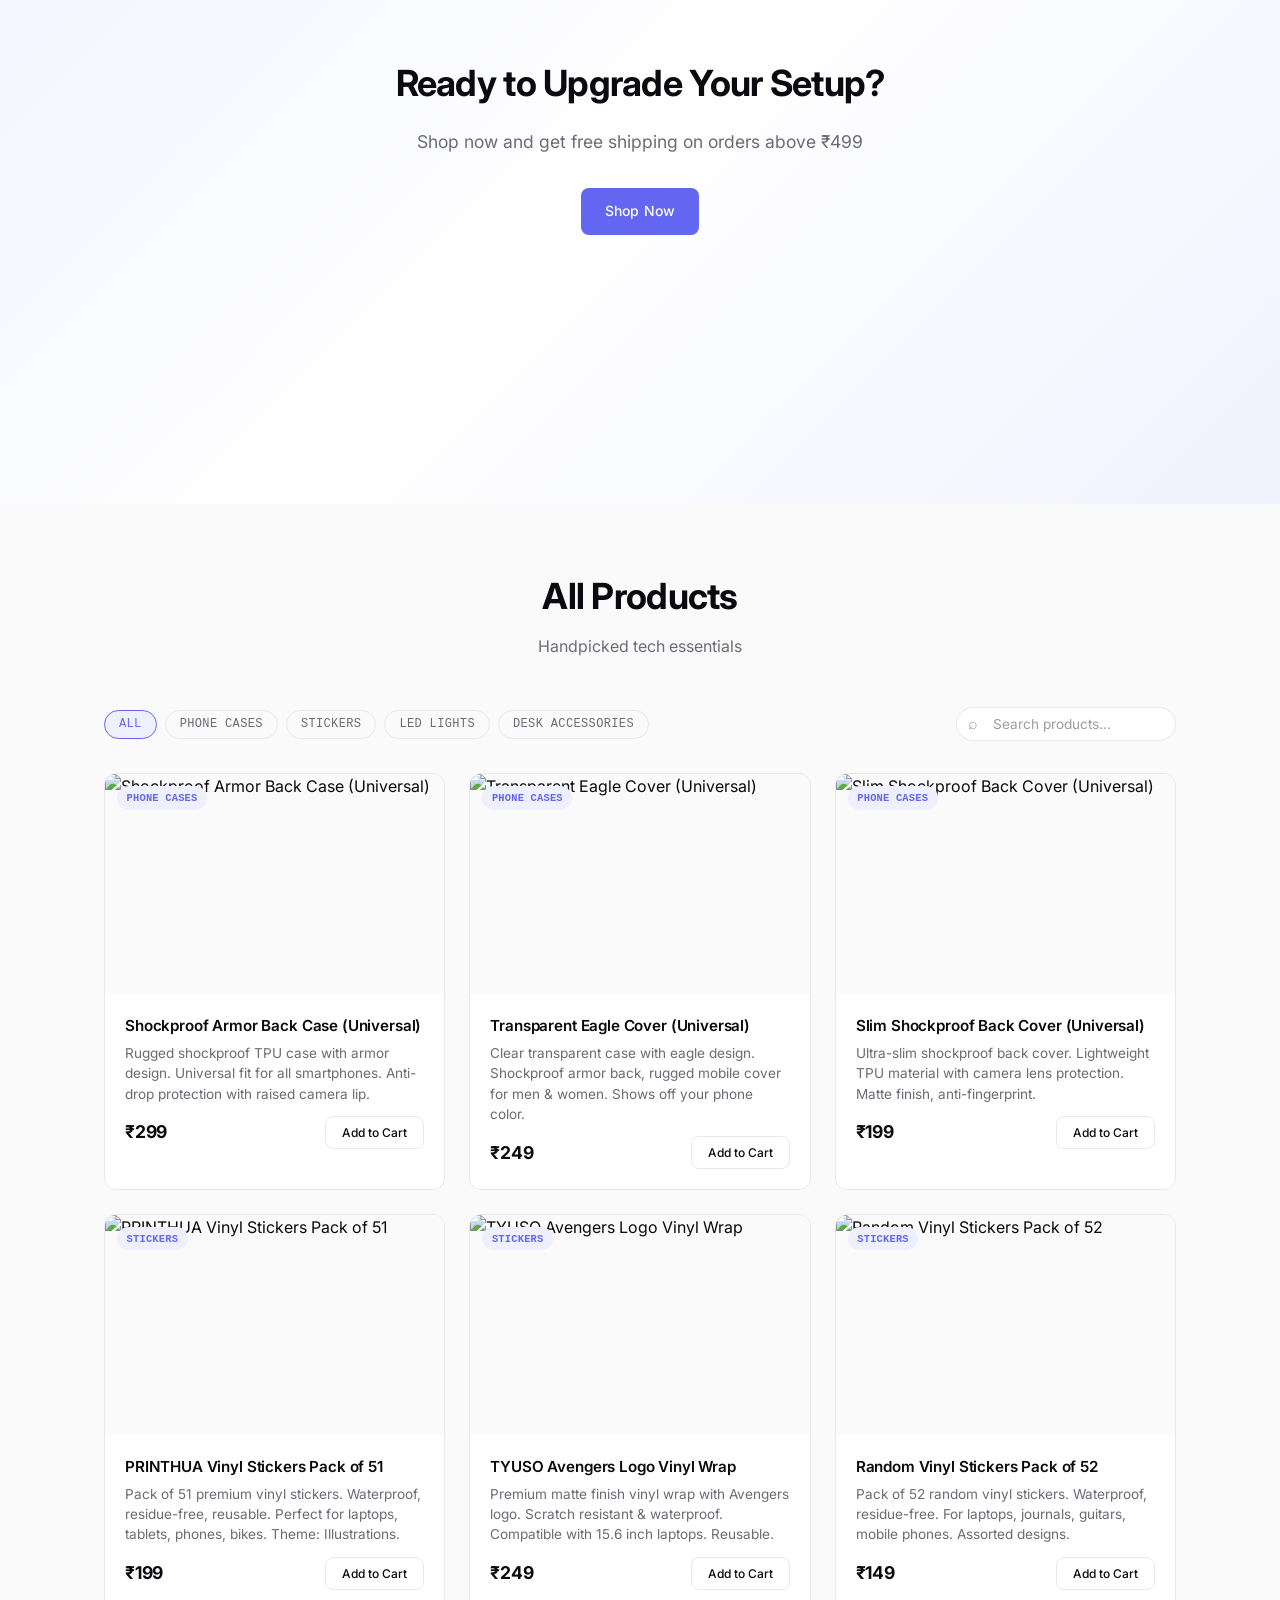
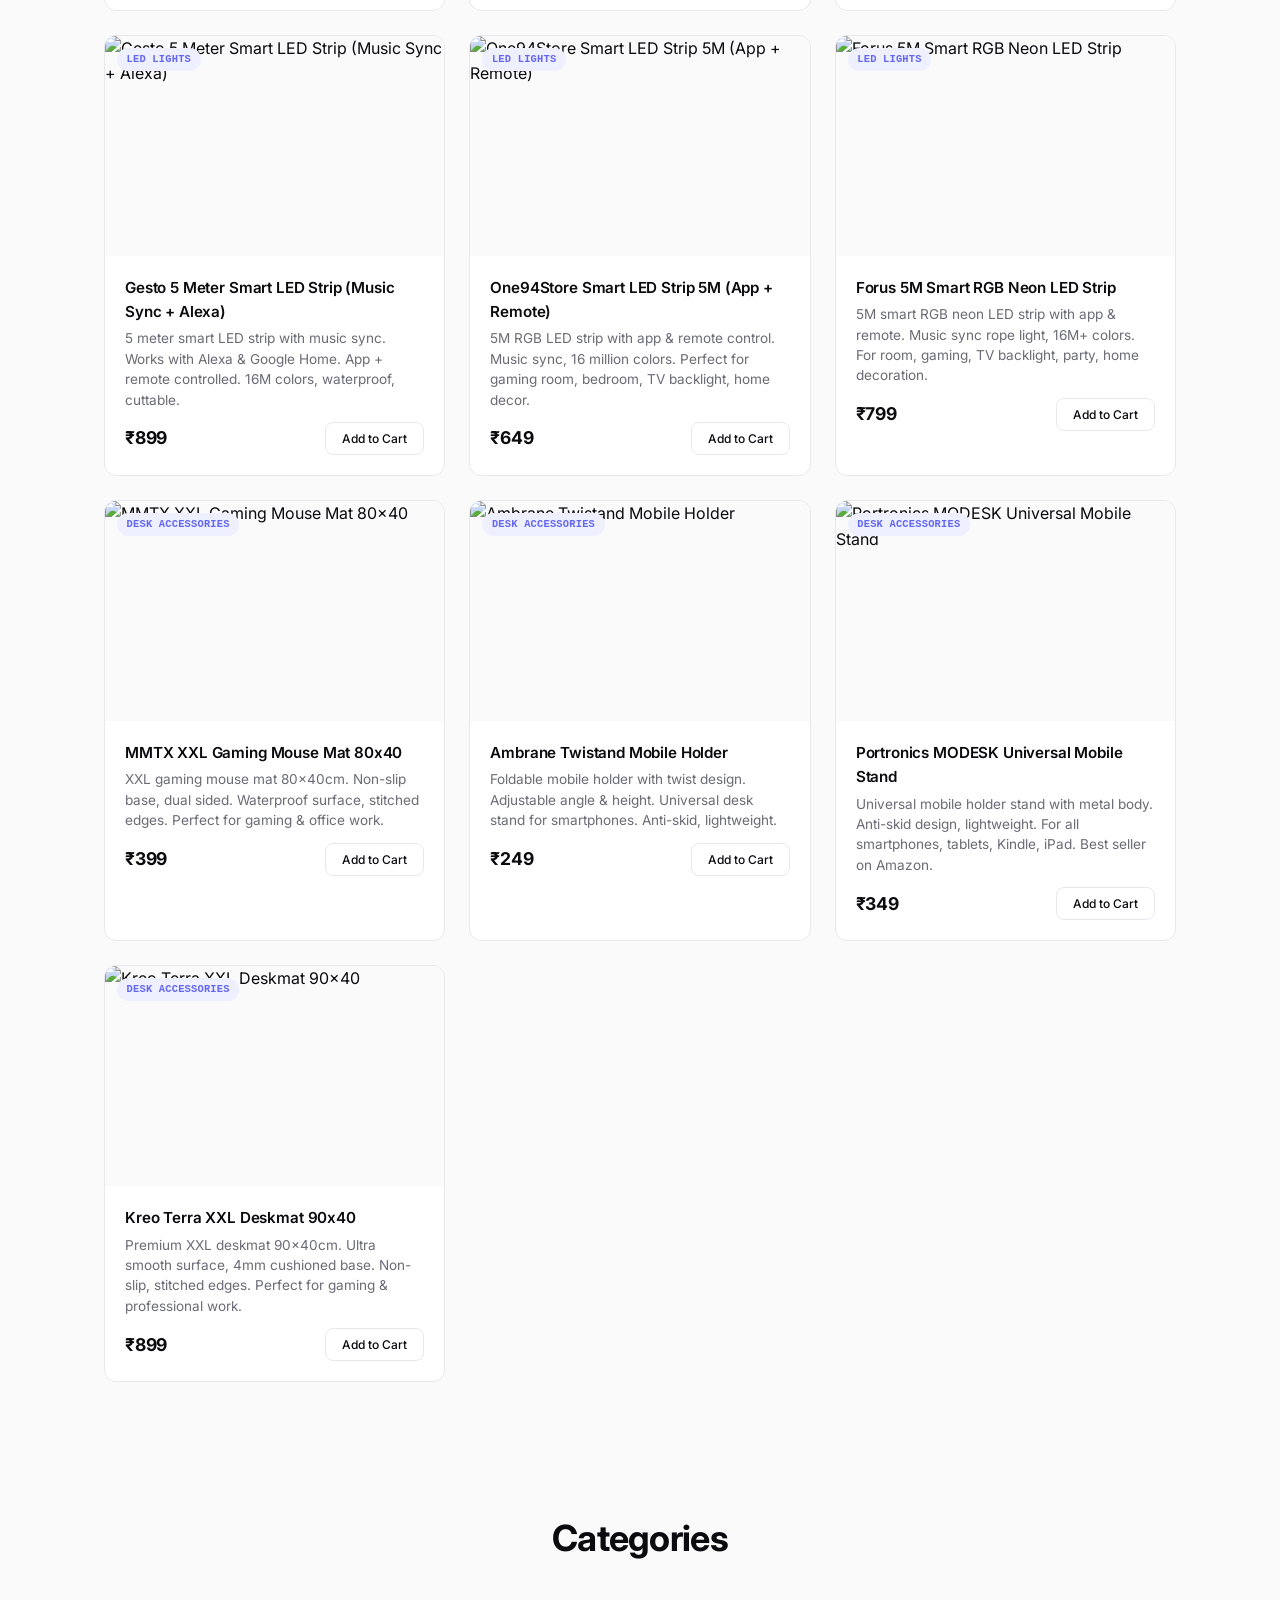
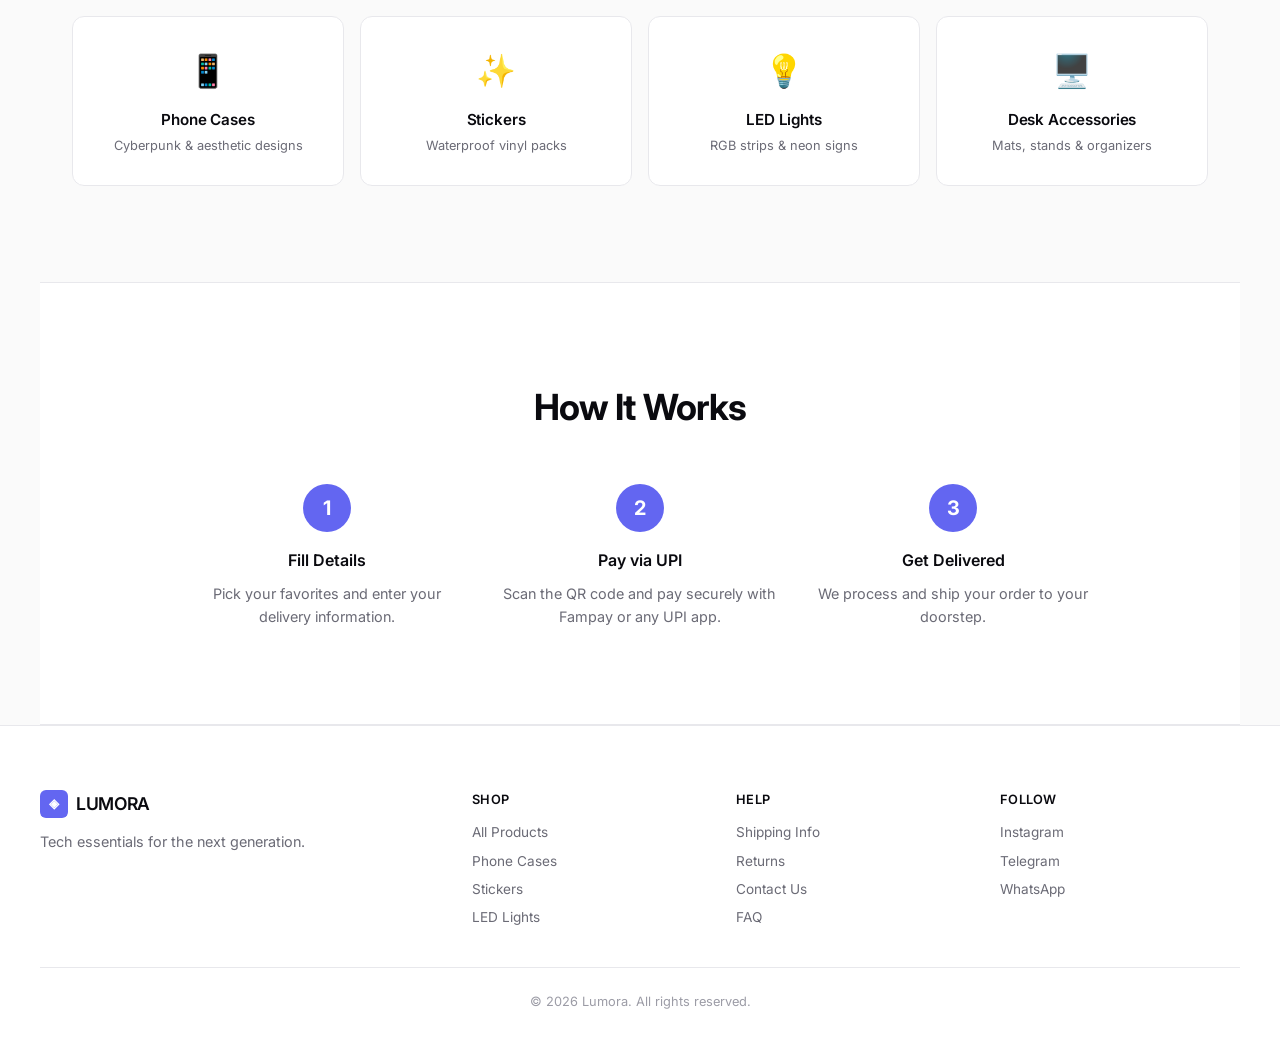
==== commit 57640ed9: "Add spiral showcase: hidden at start, rises on scroll, 3D helix rotation, white theme, lagless with " ====
--- a/index.html
+++ b/index.html
@@ -33,87 +33,75 @@
         </div>
         <div class="scroll-indicator"><span>Scroll</span><div class="scroll-line"></div></div>
     </section>
-    <!-- Horizontal Product Reel -->
-    <section class="reel-section">
-        <div class="reel-header">
+    <!-- Spiral Showcase -->
+    <section class="spiral-section">
+        <div class="spiral-header">
             <h2 class="section-title">Featured Products</h2>
             <p class="section-subtitle">Scroll to explore our curated collection</p>
         </div>
-        <div class="reel-track">
-            <div class="reel-card">
-                <div class="reel-card-image"><img src="https://images.unsplash.com/photo-1601593346740-925612772716?w=400&h=400&fit=crop" alt="Armor Case"></div>
-                <div class="reel-card-content">
-                    <span class="reel-card-badge">Phone Cases</span>
-                    <h3 class="reel-card-name">Shockproof Armor Back Case</h3>
-                    <p class="reel-card-desc">Rugged shockproof TPU case with armor design.</p>
-                    <div class="reel-card-footer">
-                        <span class="reel-card-price">₹299</span>
-                        <button class="reel-card-btn" onclick="addToCart('pc-001')">Add to Cart</button>
-                    </div>
-                </div>
-            </div>
-            <div class="reel-card">
-                <div class="reel-card-image"><img src="https://images.unsplash.com/photo-1572375992501-4b0892d50c69?w=400&h=400&fit=crop" alt="Stickers"></div>
-                <div class="reel-card-content">
-                    <span class="reel-card-badge">Stickers</span>
-                    <h3 class="reel-card-name">PRINTHUA Vinyl Stickers Pack</h3>
-                    <p class="reel-card-desc">Pack of 51 premium vinyl stickers. Waterproof.</p>
-                    <div class="reel-card-footer">
-                        <span class="reel-card-price">₹199</span>
-                        <button class="reel-card-btn" onclick="addToCart('st-001')">Add to Cart</button>
-                    </div>
-                </div>
-            </div>
-            <div class="reel-card">
-                <div class="reel-card-image"><img src="https://images.unsplash.com/photo-1550985616-10810253b84d?w=400&h=400&fit=crop" alt="LED Strip"></div>
-                <div class="reel-card-content">
-                    <span class="reel-card-badge">LED Lights</span>
-                    <h3 class="reel-card-name">Gesto 5 Meter Smart LED Strip</h3>
-                    <p class="reel-card-desc">5 meter smart LED strip with music sync.</p>
-                    <div class="reel-card-footer">
-                        <span class="reel-card-price">₹899</span>
-                        <button class="reel-card-btn" onclick="addToCart('led-001')">Add to Cart</button>
-                    </div>
-                </div>
-            </div>
-            <div class="reel-card">
-                <div class="reel-card-image"><img src="https://images.unsplash.com/photo-1527864550417-7fd91fc51a46?w=400&h=400&fit=crop" alt="Mouse Mat"></div>
-                <div class="reel-card-content">
-                    <span class="reel-card-badge">Desk Accessories</span>
-                    <h3 class="reel-card-name">MMTX XXL Gaming Mouse Mat</h3>
-                    <p class="reel-card-desc">XXL gaming mouse mat 80x40cm. Non-slip base.</p>
-                    <div class="reel-card-footer">
-                        <span class="reel-card-price">₹399</span>
-                        <button class="reel-card-btn" onclick="addToCart('dk-001')">Add to Cart</button>
-                    </div>
-                </div>
-            </div>
-            <div class="reel-card">
-                <div class="reel-card-image"><img src="https://images.unsplash.com/photo-1586105251261-72a756497a11?w=400&h=400&fit=crop" alt="Eagle Cover"></div>
-                <div class="reel-card-content">
-                    <span class="reel-card-badge">Phone Cases</span>
-                    <h3 class="reel-card-name">Transparent Eagle Cover</h3>
-                    <p class="reel-card-desc">Clear transparent case with eagle design.</p>
-                    <div class="reel-card-footer">
-                        <span class="reel-card-price">₹249</span>
-                        <button class="reel-card-btn" onclick="addToCart('pc-002')">Add to Cart</button>
-                    </div>
-                </div>
-            </div>
-            <div class="reel-card">
-                <div class="reel-card-image"><img src="https://images.unsplash.com/photo-1586953208448-b95a79798f07?w=400&h=400&fit=crop" alt="Mobile Holder"></div>
-                <div class="reel-card-content">
-                    <span class="reel-card-badge">Desk Accessories</span>
-                    <h3 class="reel-card-name">Ambrane Twistand Mobile Holder</h3>
-                    <p class="reel-card-desc">Foldable mobile holder with twist design.</p>
-                    <div class="reel-card-footer">
-                        <span class="reel-card-price">₹249</span>
-                        <button class="reel-card-btn" onclick="addToCart('dk-002')">Add to Cart</button>
-                    </div>
-                </div>
-            </div>
-        </div>
-        <div class="reel-progress"><div class="reel-progress-bar"></div></div>
+        <div class="spiral-container">
+            <div class="spiral-scene" id="spiralScene">
+                <div class="spiral-ring" data-ring="0">
+                    <div class="spiral-card" style="--angle:0deg; --distance:280px;">
+                        <div class="spiral-card-img"><img src="https://images.unsplash.com/photo-1601593346740-925612772716?w=400&h=400&fit=crop" alt="Armor Case"></div>
+                        <div class="spiral-card-info"><span class="spiral-card-cat">Phone Cases</span><h3>Armor Case</h3><span class="spiral-card-price">₹299</span></div>
+                    </div>
+                    <div class="spiral-card" style="--angle:60deg; --distance:280px;">
+                        <div class="spiral-card-img"><img src="https://images.unsplash.com/photo-1586105251261-72a756497a11?w=400&h=400&fit=crop" alt="Eagle Cover"></div>
+                        <div class="spiral-card-info"><span class="spiral-card-cat">Phone Cases</span><h3>Eagle Cover</h3><span class="spiral-card-price">₹249</span></div>
+                    </div>
+                    <div class="spiral-card" style="--angle:120deg; --distance:280px;">
+                        <div class="spiral-card-img"><img src="https://images.unsplash.com/photo-1541877944-ac82a091518a?w=400&h=400&fit=crop" alt="Slim Cover"></div>
+                        <div class="spiral-card-info"><span class="spiral-card-cat">Phone Cases</span><h3>Slim Cover</h3><span class="spiral-card-price">₹199</span></div>
+                    </div>
+                    <div class="spiral-card" style="--angle:180deg; --distance:280px;">
+                        <div class="spiral-card-img"><img src="https://images.unsplash.com/photo-1572375992501-4b0892d50c69?w=400&h=400&fit=crop" alt="Stickers"></div>
+                        <div class="spiral-card-info"><span class="spiral-card-cat">Stickers</span><h3>Stickers 51</h3><span class="spiral-card-price">₹199</span></div>
+                    </div>
+                    <div class="spiral-card" style="--angle:240deg; --distance:280px;">
+                        <div class="spiral-card-img"><img src="https://images.unsplash.com/photo-1612036782180-6f0b6cd846fe?w=400&h=400&fit=crop" alt="Avengers"></div>
+                        <div class="spiral-card-info"><span class="spiral-card-cat">Stickers</span><h3>Avengers Wrap</h3><span class="spiral-card-price">₹249</span></div>
+                    </div>
+                    <div class="spiral-card" style="--angle:300deg; --distance:280px;">
+                        <div class="spiral-card-img"><img src="https://images.unsplash.com/photo-1572375992501-4b0892d50c69?w=400&h=400&fit=crop" alt="Stickers 52"></div>
+                        <div class="spiral-card-info"><span class="spiral-card-cat">Stickers</span><h3>Stickers 52</h3><span class="spiral-card-price">₹149</span></div>
+                    </div>
+                </div>
+                <div class="spiral-ring" data-ring="1">
+                    <div class="spiral-card" style="--angle:30deg; --distance:240px;">
+                        <div class="spiral-card-img"><img src="https://images.unsplash.com/photo-1550985616-10810253b84d?w=400&h=400&fit=crop" alt="LED Strip"></div>
+                        <div class="spiral-card-info"><span class="spiral-card-cat">LED Lights</span><h3>Gesto LED 5M</h3><span class="spiral-card-price">₹899</span></div>
+                    </div>
+                    <div class="spiral-card" style="--angle:90deg; --distance:240px;">
+                        <div class="spiral-card-img"><img src="https://images.unsplash.com/photo-1550985616-10810253b84d?w=400&h=400&fit=crop" alt="LED RGB"></div>
+                        <div class="spiral-card-info"><span class="spiral-card-cat">LED Lights</span><h3>RGB LED 5M</h3><span class="spiral-card-price">₹649</span></div>
+                    </div>
+                    <div class="spiral-card" style="--angle:150deg; --distance:240px;">
+                        <div class="spiral-card-img"><img src="https://images.unsplash.com/photo-1550985616-10810253b84d?w=400&h=400&fit=crop" alt="Neon LED"></div>
+                        <div class="spiral-card-info"><span class="spiral-card-cat">LED Lights</span><h3>Neon LED 5M</h3><span class="spiral-card-price">₹799</span></div>
+                    </div>
+                    <div class="spiral-card" style="--angle:210deg; --distance:240px;">
+                        <div class="spiral-card-img"><img src="https://images.unsplash.com/photo-1527864550417-7fd91fc51a46?w=400&h=400&fit=crop" alt="Mouse Mat"></div>
+                        <div class="spiral-card-info"><span class="spiral-card-cat">Desk</span><h3>Mouse Mat XXL</h3><span class="spiral-card-price">₹399</span></div>
+                    </div>
+                    <div class="spiral-card" style="--angle:270deg; --distance:240px;">
+                        <div class="spiral-card-img"><img src="https://images.unsplash.com/photo-1586953208448-b95a79798f07?w=400&h=400&fit=crop" alt="Mobile Holder"></div>
+                        <div class="spiral-card-info"><span class="spiral-card-cat">Desk</span><h3>Mobile Holder</h3><span class="spiral-card-price">₹249</span></div>
+                    </div>
+                    <div class="spiral-card" style="--angle:330deg; --distance:240px;">
+                        <div class="spiral-card-img"><img src="https://images.unsplash.com/photo-1527864550417-7fd91fc51a46?w=400&h=400&fit=crop" alt="Deskmat"></div>
+                        <div class="spiral-card-info"><span class="spiral-card-cat">Desk</span><h3>Deskmat XXL</h3><span class="spiral-card-price">₹899</span></div>
+                    </div>
+                </div>
+                <div class="spiral-center">
+                    <div class="spiral-center-inner">
+                        <span class="spiral-center-icon">◈</span>
+                        <span class="spiral-center-text">LUMORA</span>
+                    </div>
+                </div>
+            </div>
+        </div>
+        <div class="spiral-progress"><div class="spiral-progress-bar"></div></div>
     </section>
 
     <!-- Zoom Section -->
--- a/css/premium.css
+++ b/css/premium.css
@@ -1628,3 +1628,184 @@
         grid-template-columns: 1fr;
     }
 }
+
+/* ============================================
+   SPIRAL SHOWCASE — Scroll-Driven Helix
+   ============================================ */
+
+.spiral-section {
+    position: relative;
+    height: 400vh;
+    max-width: none;
+    padding: 0;
+    overflow: hidden;
+    background: var(--surface);
+}
+
+.spiral-header {
+    text-align: center;
+    padding: 4rem 2rem 2rem;
+    position: absolute;
+    top: 0;
+    left: 0;
+    right: 0;
+    z-index: 10;
+}
+
+.spiral-container {
+    position: sticky;
+    top: 0;
+    height: 100vh;
+    display: flex;
+    align-items: center;
+    justify-content: center;
+    overflow: hidden;
+}
+
+.spiral-scene {
+    position: relative;
+    width: 100%;
+    height: 100%;
+    display: flex;
+    align-items: center;
+    justify-content: center;
+    perspective: 1200px;
+    transform-style: preserve-3d;
+}
+
+.spiral-ring {
+    position: absolute;
+    width: 0;
+    height: 0;
+    transform-style: preserve-3d;
+}
+
+.spiral-card {
+    position: absolute;
+    width: 260px;
+    height: 340px;
+    background: var(--card);
+    border: 1px solid var(--border);
+    border-radius: 16px;
+    overflow: hidden;
+    box-shadow: var(--shadow);
+    transform-style: preserve-3d;
+    will-change: transform, opacity;
+    left: 50%;
+    top: 50%;
+    margin-left: -130px;
+    margin-top: -170px;
+    opacity: 0;
+}
+
+.spiral-card-img {
+    width: 100%;
+    height: 60%;
+    background: var(--bg);
+    overflow: hidden;
+}
+
+.spiral-card-img img {
+    width: 100%;
+    height: 100%;
+    object-fit: cover;
+}
+
+.spiral-card-info {
+    padding: 1rem;
+}
+
+.spiral-card-cat {
+    display: inline-block;
+    font-size: 0.6rem;
+    color: var(--accent);
+    background: var(--accent-light);
+    padding: 0.15rem 0.5rem;
+    border-radius: 10px;
+    font-weight: 600;
+    letter-spacing: 0.02em;
+    margin-bottom: 0.5rem;
+}
+
+.spiral-card-info h3 {
+    font-size: 1rem;
+    font-weight: 600;
+    margin-bottom: 0.25rem;
+    color: var(--text);
+}
+
+.spiral-card-price {
+    font-size: 1.1rem;
+    font-weight: 700;
+    color: var(--text);
+}
+
+.spiral-center {
+    position: relative;
+    z-index: 5;
+    width: 180px;
+    height: 180px;
+    display: flex;
+    align-items: center;
+    justify-content: center;
+}
+
+.spiral-center-inner {
+    width: 100%;
+    height: 100%;
+    background: var(--card);
+    border: 1px solid var(--border);
+    border-radius: 50%;
+    display: flex;
+    flex-direction: column;
+    align-items: center;
+    justify-content: center;
+    box-shadow: var(--shadow-lg);
+}
+
+.spiral-center-icon {
+    font-size: 2rem;
+    color: var(--accent);
+    margin-bottom: 0.25rem;
+}
+
+.spiral-center-text {
+    font-size: 0.7rem;
+    font-weight: 700;
+    letter-spacing: 0.1em;
+    color: var(--text);
+}
+
+.spiral-progress {
+    position: absolute;
+    bottom: 3rem;
+    left: 50%;
+    transform: translateX(-50%);
+    width: 200px;
+    height: 2px;
+    background: var(--border);
+    border-radius: 1px;
+    overflow: hidden;
+    z-index: 10;
+}
+
+.spiral-progress-bar {
+    width: 100%;
+    height: 100%;
+    background: var(--accent);
+    transform-origin: left;
+    transform: scaleX(0);
+}
+
+@media (max-width: 768px) {
+    .spiral-card {
+        width: 220px;
+        height: 300px;
+        margin-left: -110px;
+        margin-top: -150px;
+    }
+    .spiral-center {
+        width: 140px;
+        height: 140px;
+    }
+}
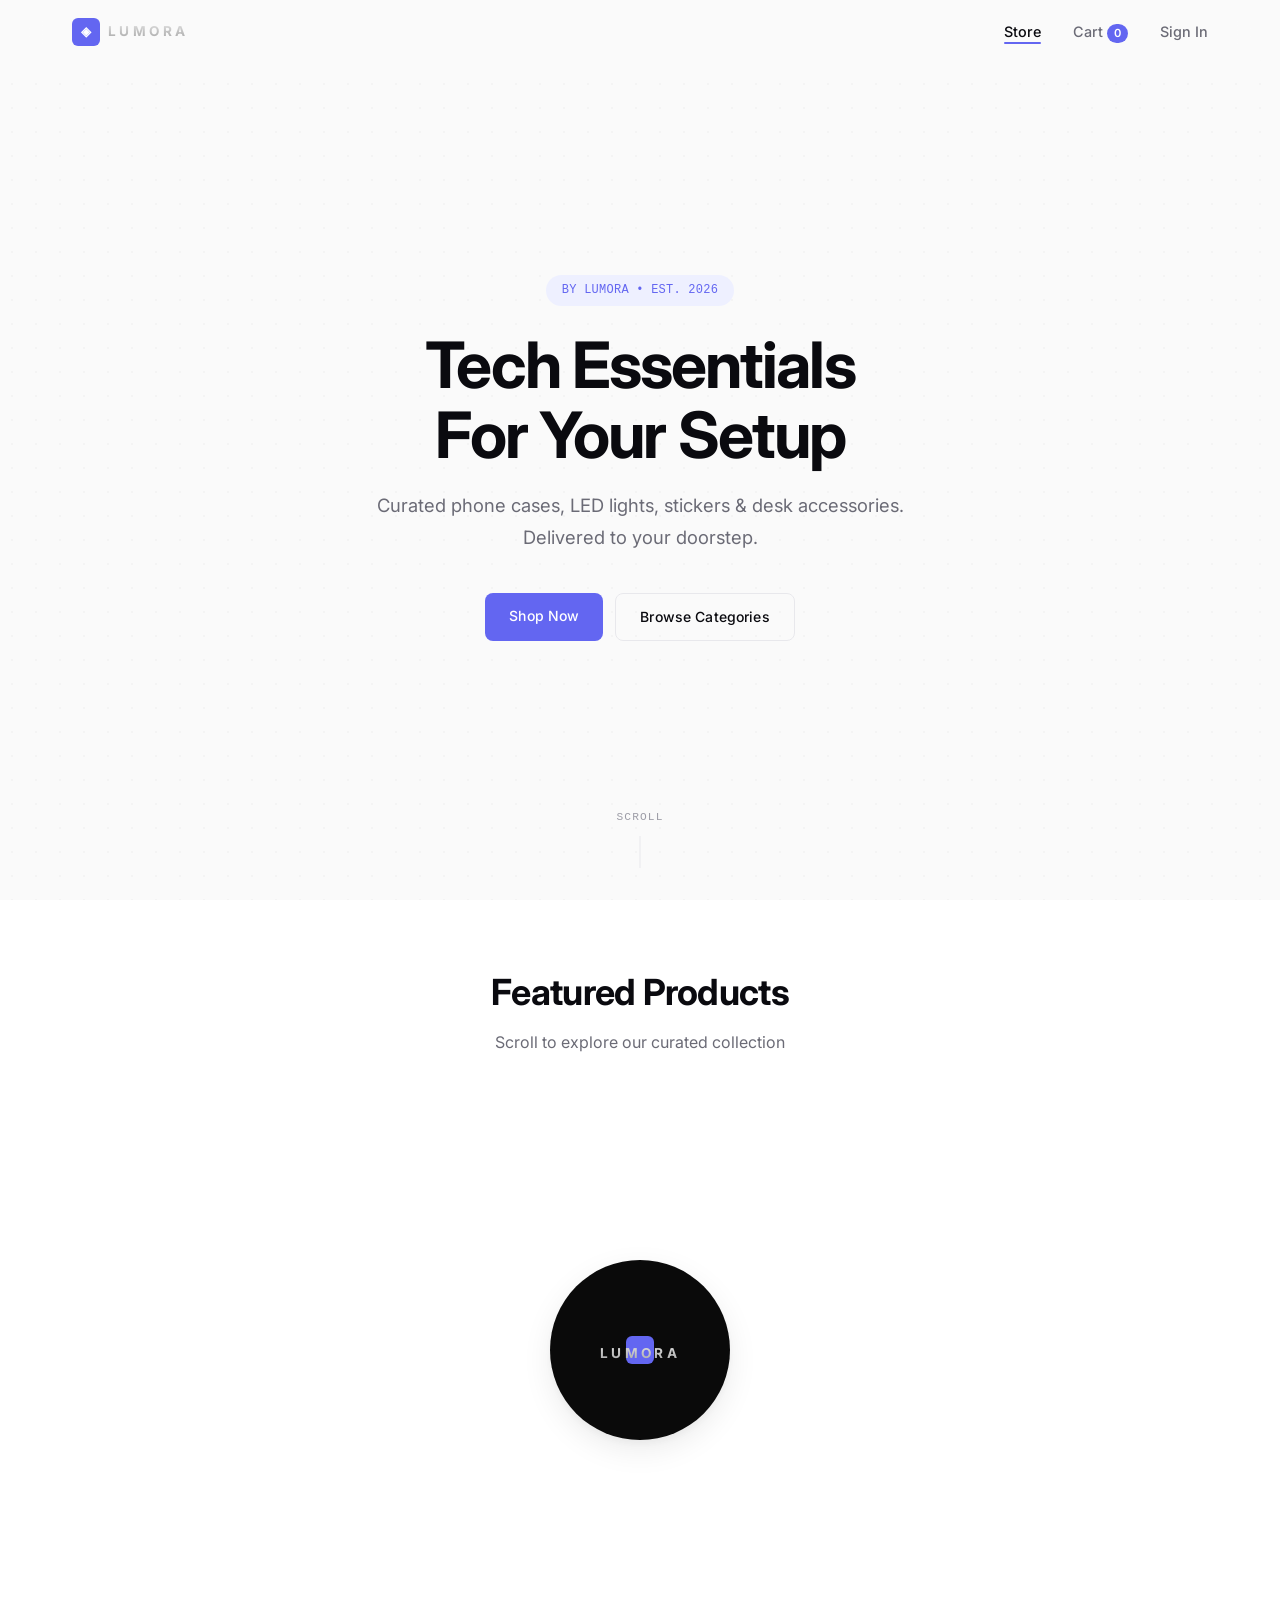
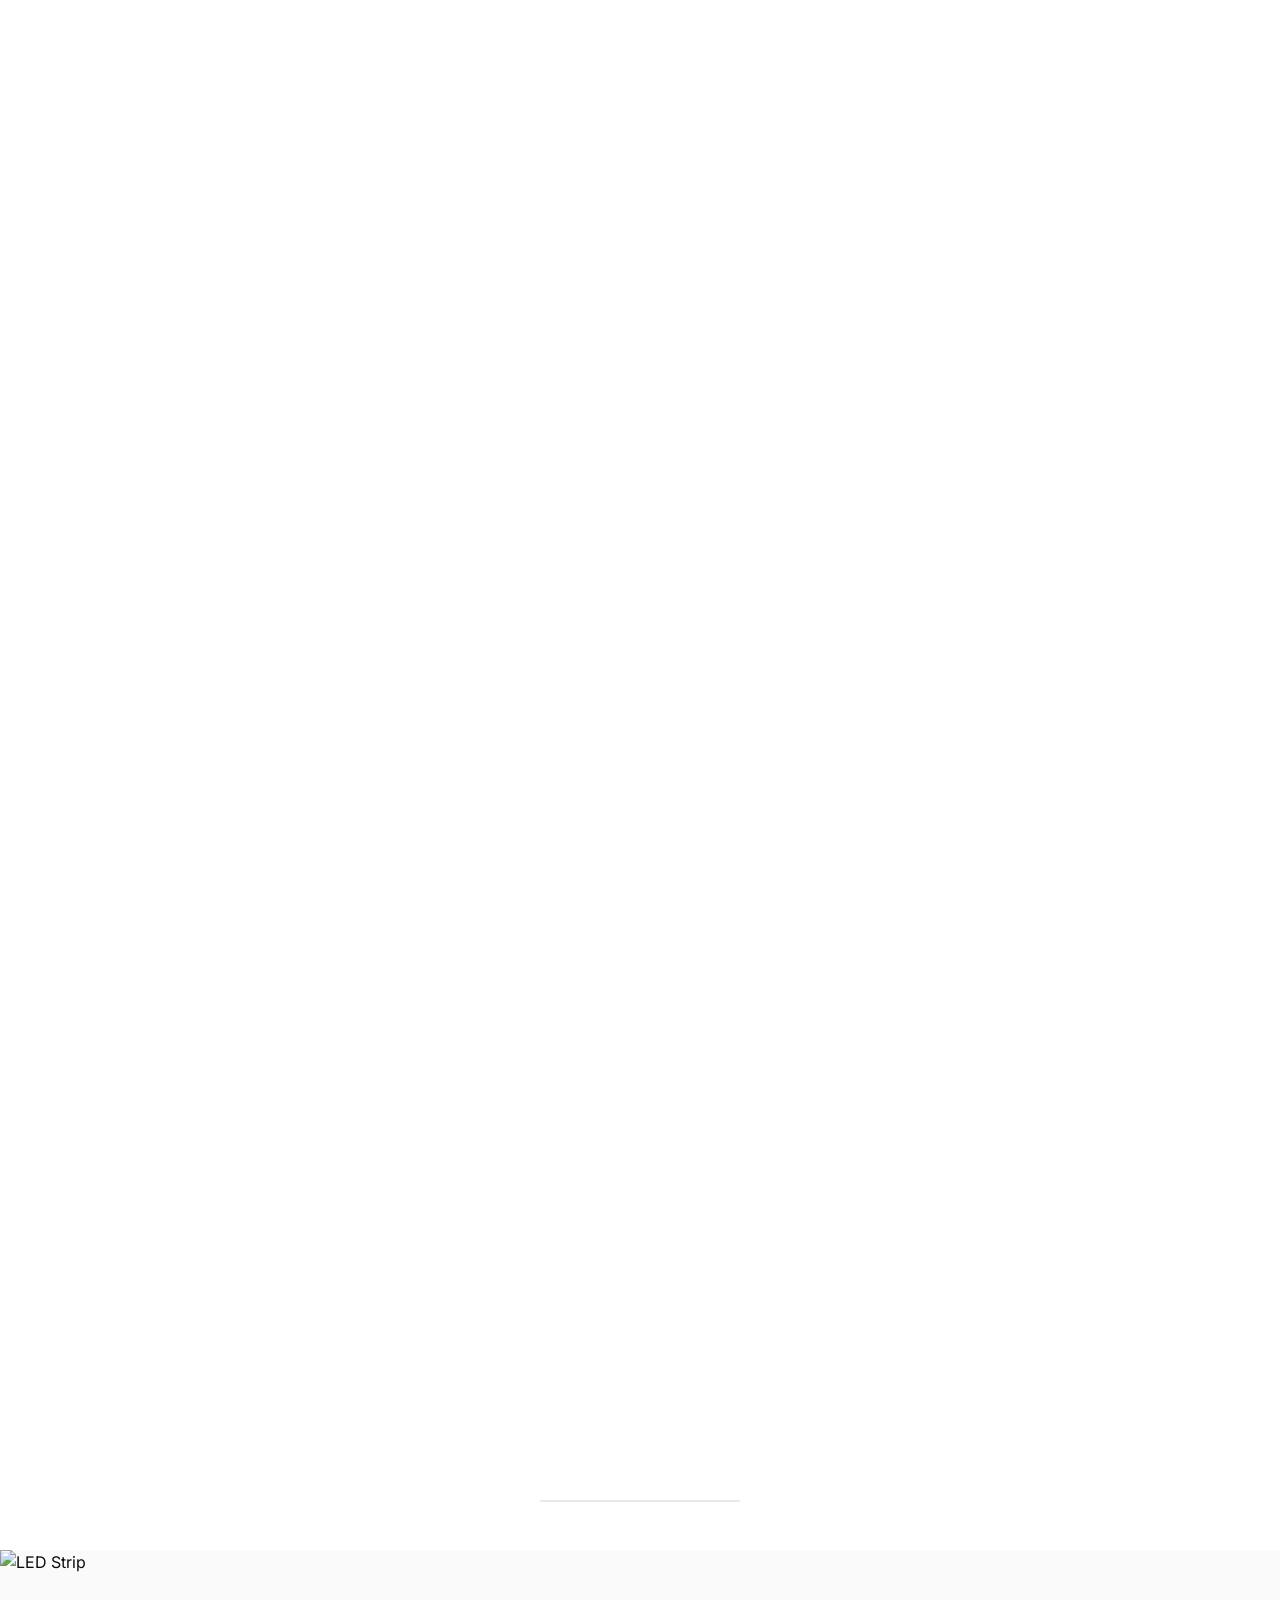
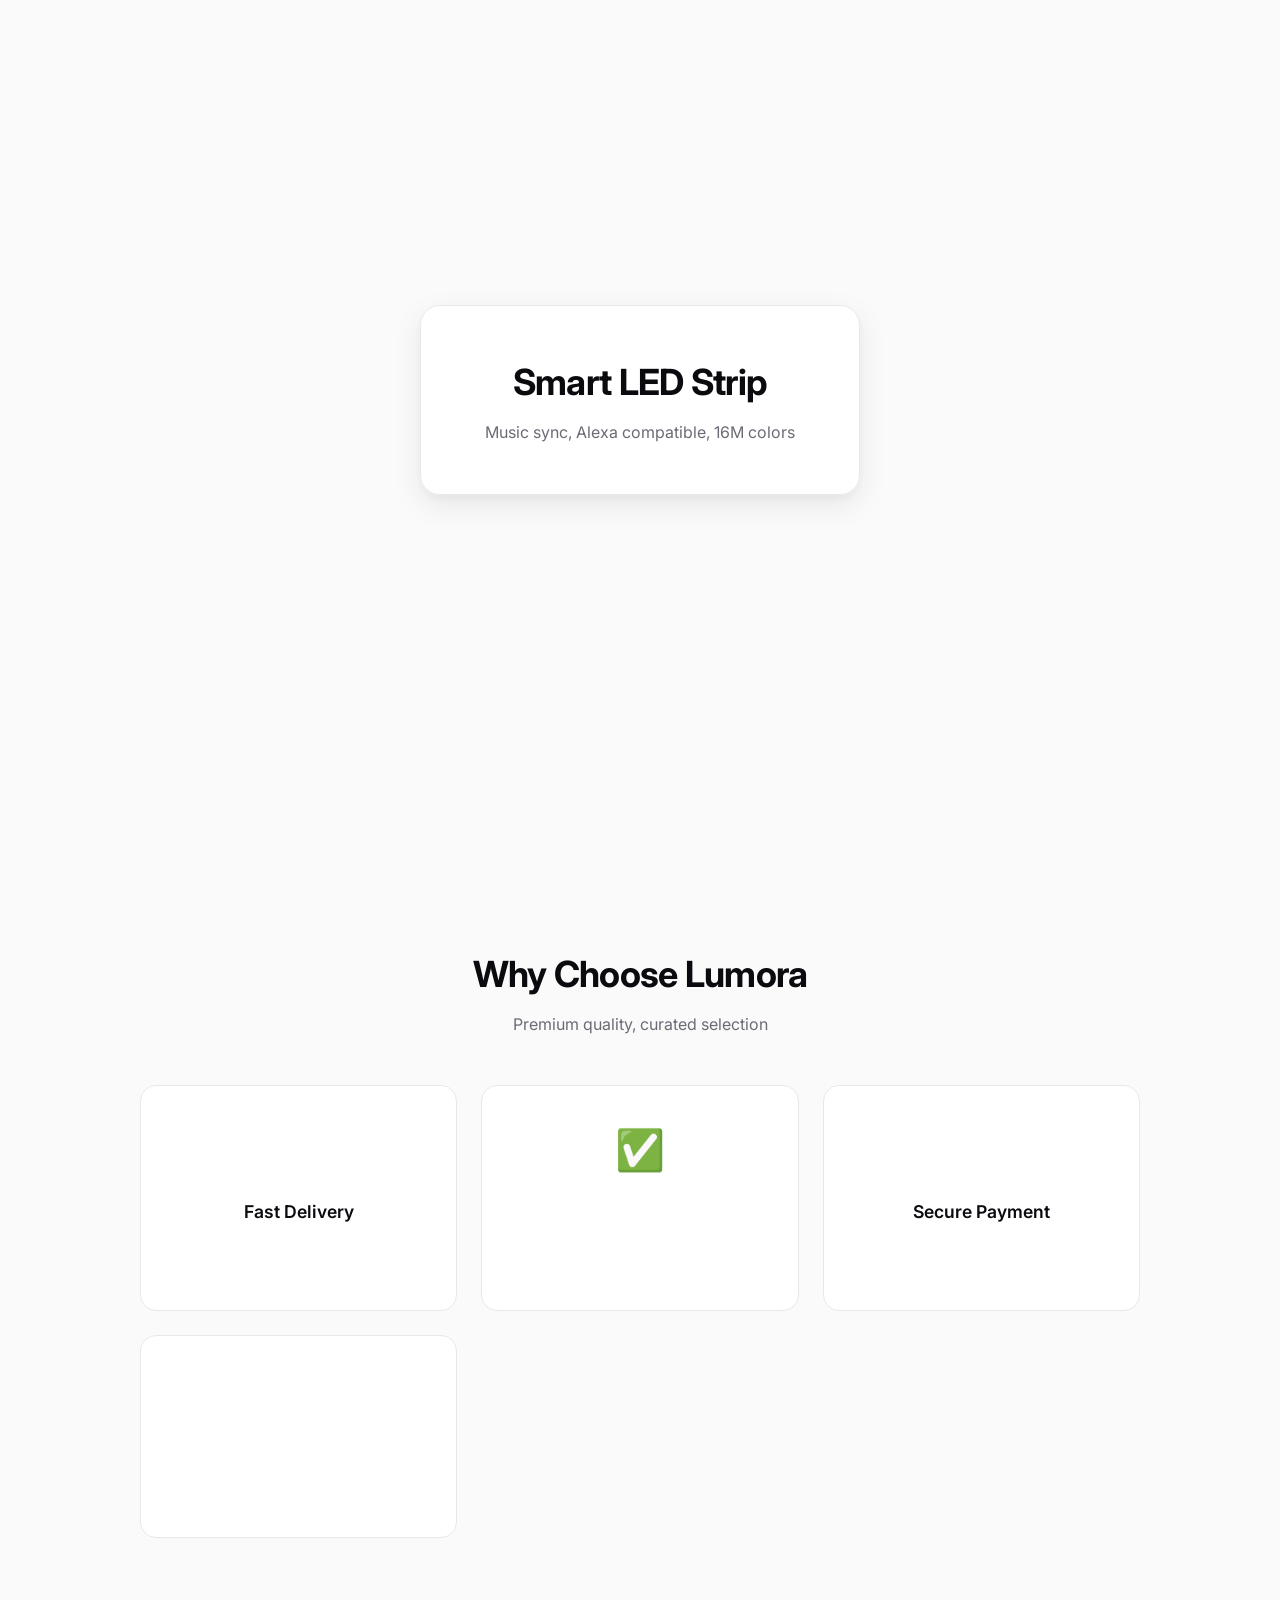
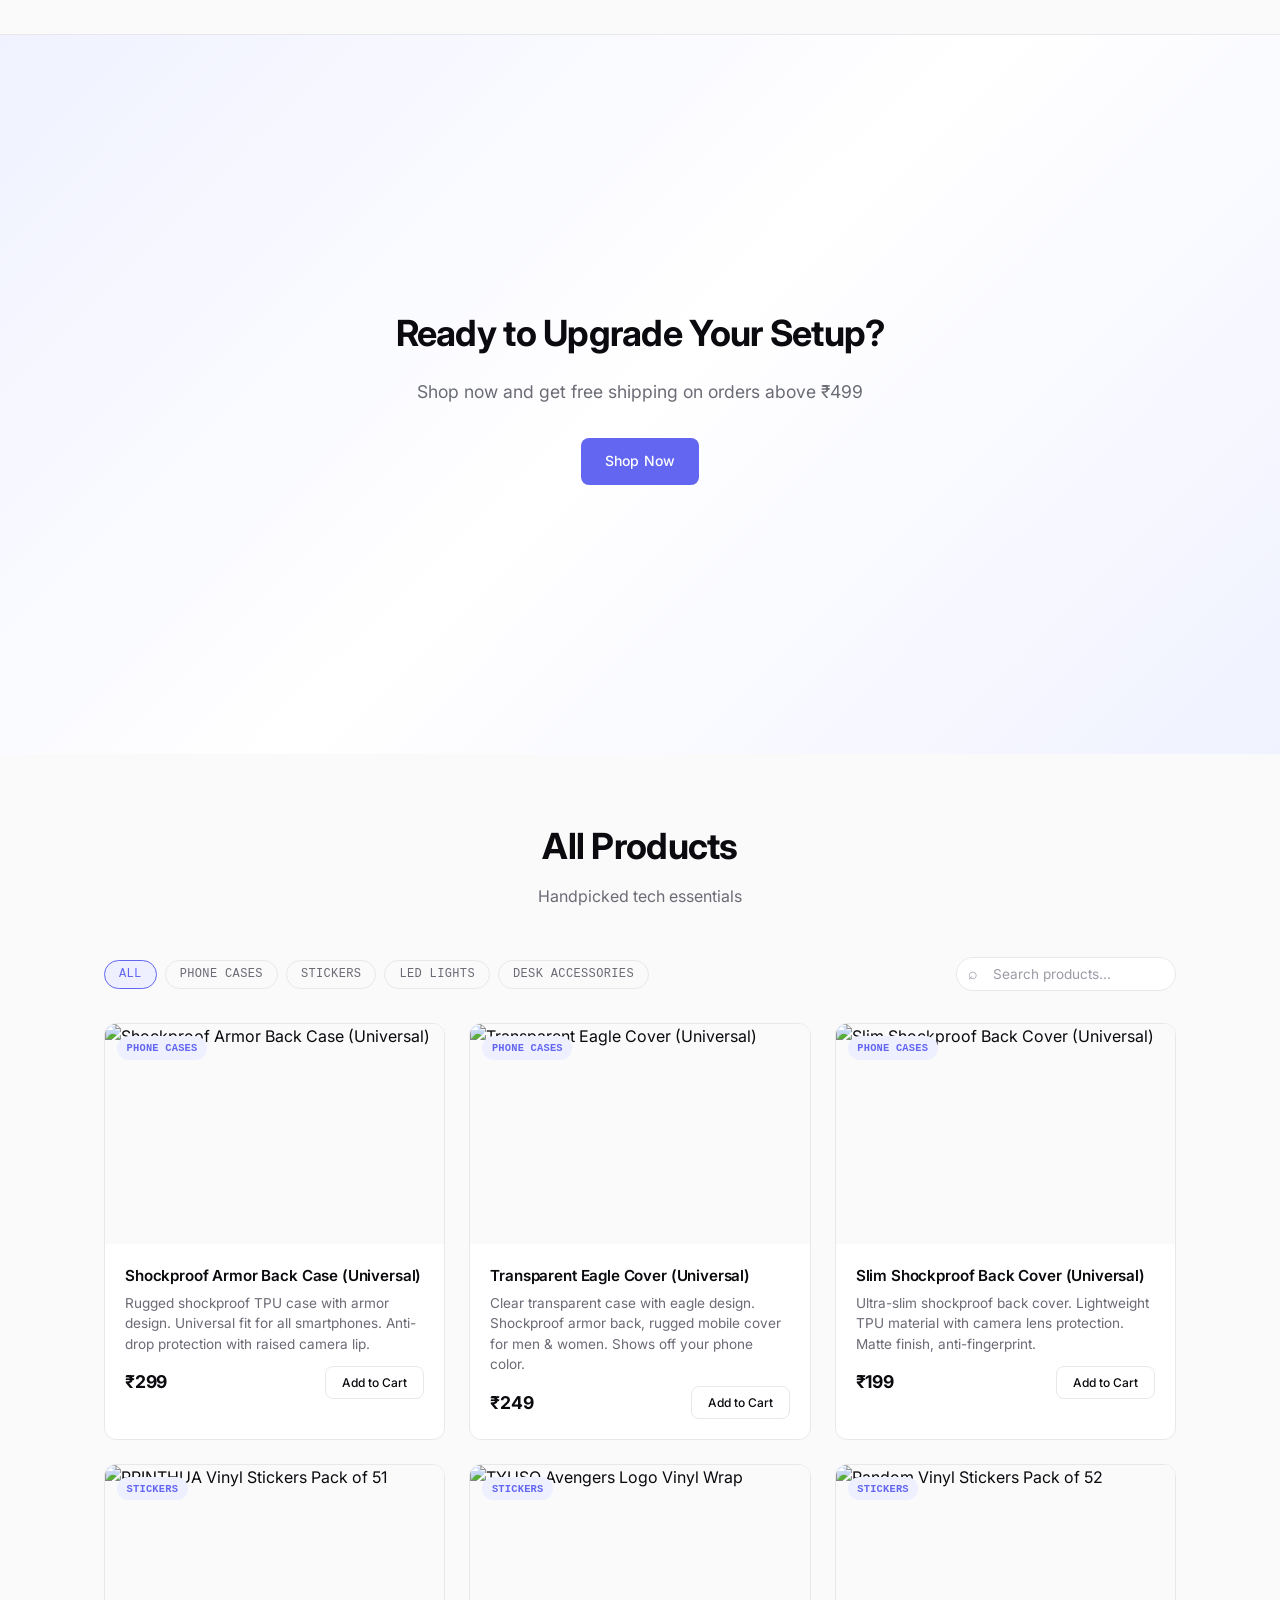
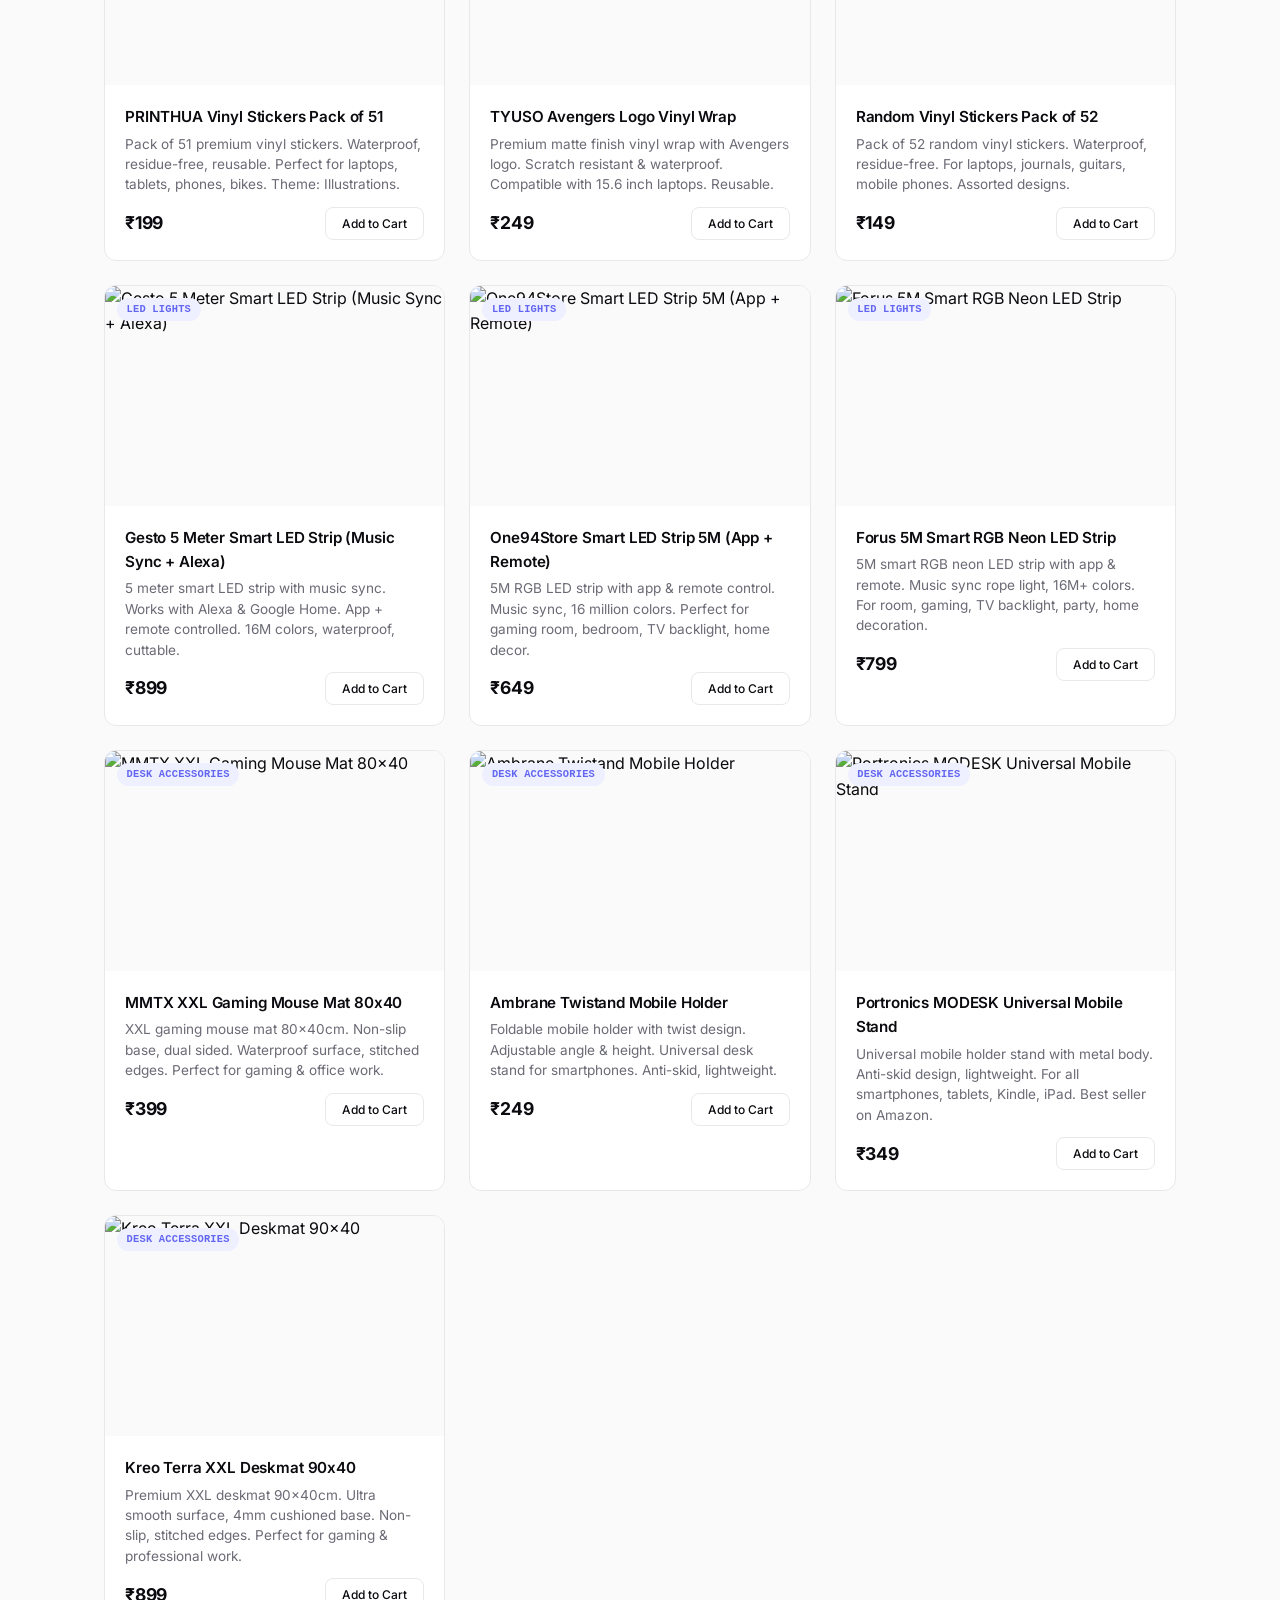
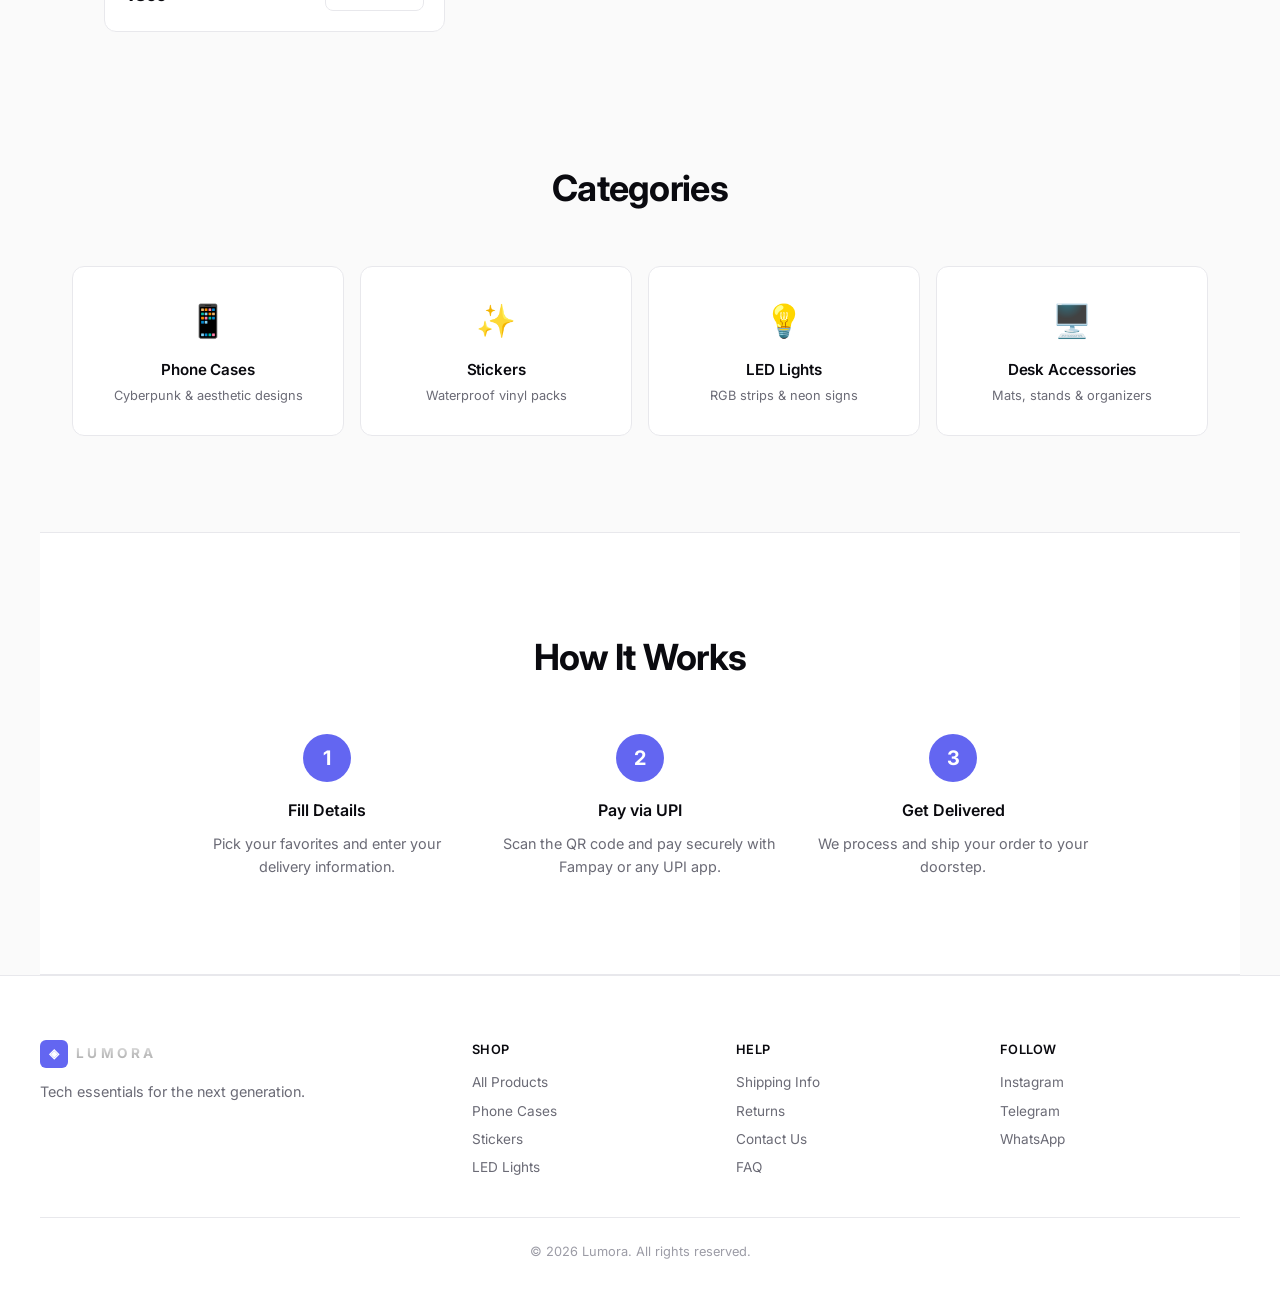
==== commit ca6b9b81: "Fix scroll speed (250vh), make spiral visible immediately, add custom LUMORA golden sunrise logo" ====
--- a/index.html
+++ b/index.html
@@ -95,8 +95,30 @@
                 </div>
                 <div class="spiral-center">
                     <div class="spiral-center-inner">
-                        <span class="spiral-center-icon">◈</span>
-                        <span class="spiral-center-text">LUMORA</span>
+                        <div class="logo-icon">
+                            <svg viewBox="0 0 64 40" fill="none" xmlns="http://www.w3.org/2000/svg">
+                                <defs>
+                                    <linearGradient id="archGrad" x1="0%" y1="0%" x2="100%" y2="0%">
+                                        <stop offset="0%" stop-color="#8B6914"/>
+                                        <stop offset="50%" stop-color="#F5C842"/>
+                                        <stop offset="100%" stop-color="#8B6914"/>
+                                    </linearGradient>
+                                    <linearGradient id="horizonGrad" x1="0%" y1="0%" x2="100%" y2="0%">
+                                        <stop offset="0%" stop-color="#8B6914"/>
+                                        <stop offset="50%" stop-color="#F5C842"/>
+                                        <stop offset="100%" stop-color="#8B6914"/>
+                                    </linearGradient>
+                                    <linearGradient id="textGrad" x1="0%" y1="0%" x2="0%" y2="100%">
+                                        <stop offset="0%" stop-color="#E8E8E8"/>
+                                        <stop offset="50%" stop-color="#C0C0C0"/>
+                                        <stop offset="100%" stop-color="#A0A0A0"/>
+                                    </linearGradient>
+                                </defs>
+                                <path d="M8 36 A24 24 0 0 1 56 36" stroke="url(#archGrad)" stroke-width="3" stroke-linecap="round" fill="none"/>
+                                <line x1="12" y1="36" x2="52" y2="36" stroke="url(#horizonGrad)" stroke-width="1.5"/>
+                            </svg>
+                            <span class="logo-text">LUMORA</span>
+                        </div>
                     </div>
                 </div>
             </div>
--- a/css/premium.css
+++ b/css/premium.css
@@ -1635,7 +1635,7 @@
 
 .spiral-section {
     position: relative;
-    height: 400vh;
+    height: 250vh;
     max-width: none;
     padding: 0;
     overflow: hidden;
@@ -1809,3 +1809,35 @@
         height: 140px;
     }
 }
+
+/* ============================================
+   LUMORA LOGO — Golden Sunrise
+   ============================================ */
+
+.logo-icon {
+    display: flex;
+    flex-direction: column;
+    align-items: center;
+    gap: 0.5rem;
+}
+
+.logo-icon svg {
+    width: 64px;
+    height: 40px;
+    filter: drop-shadow(0 2px 8px rgba(245, 200, 66, 0.3));
+}
+
+.logo-text {
+    font-size: 0.85rem;
+    font-weight: 700;
+    letter-spacing: 0.25em;
+    background: linear-gradient(180deg, #E8E8E8 0%, #C0C0C0 50%, #A0A0A0 100%);
+    -webkit-background-clip: text;
+    -webkit-text-fill-color: transparent;
+    background-clip: text;
+}
+
+.spiral-center-inner {
+    background: #0a0a0a !important;
+    border: none !important;
+}
